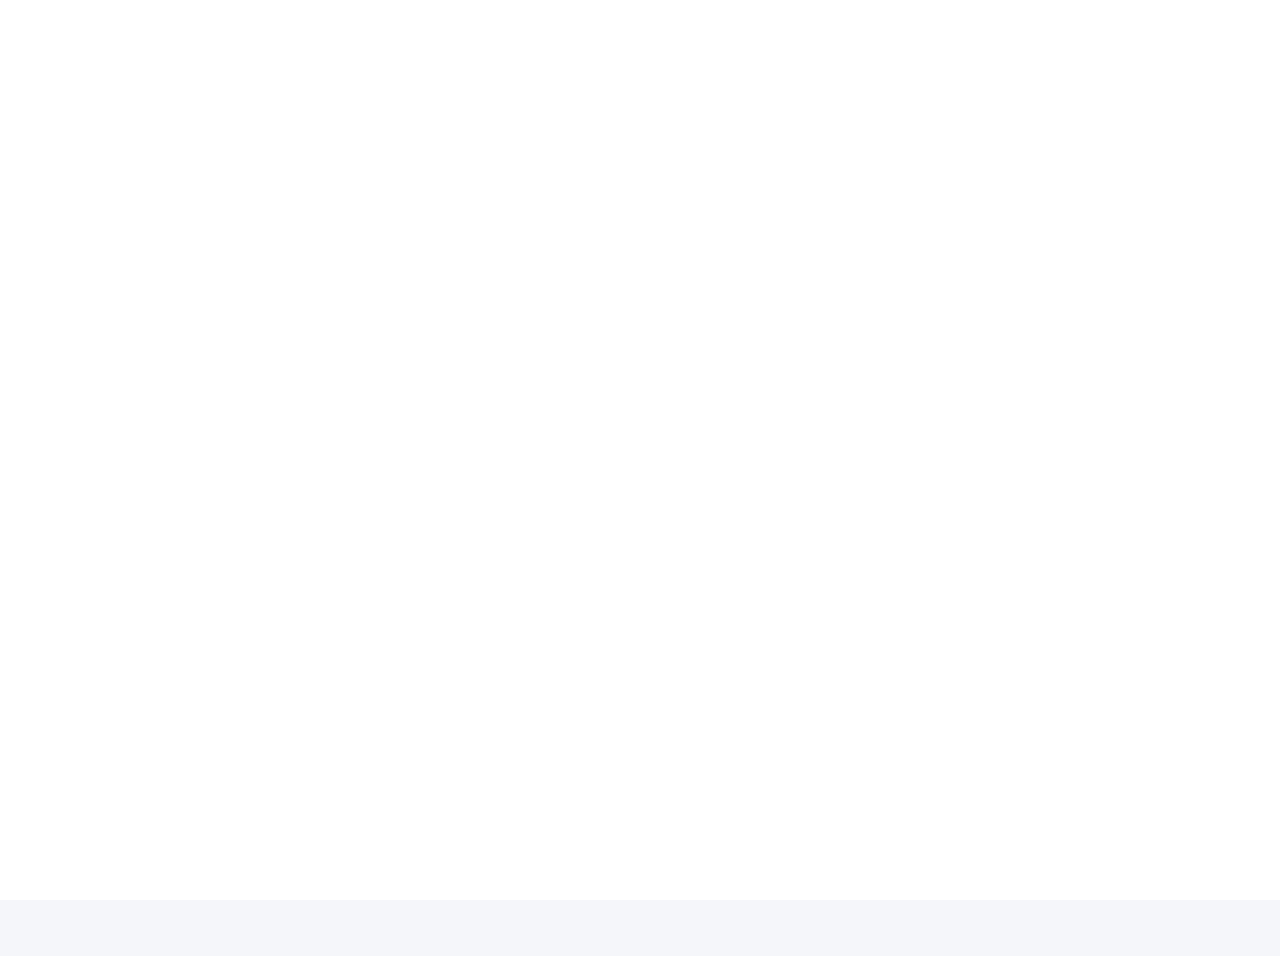
==== calendar-panel.html @ 71993f77 "Add files via upload" ====
<!DOCTYPE html>
<html lang="ru">
<head>
	<meta http-equiv="Content-Type" content="text/html; charset=utf-8" />
	<meta name="format-detection" content="telephone=no">
	<meta name="viewport" content="width=device-width, initial-scale=1, user-scalable=no, maximum-scale=1">
	<title>TaxiGo admin - Calendar Panel</title>
	<link rel="stylesheet" type="text/css" href="css/style.css?ver1.0" />
</head>
<body class="loaded">


<!-- BEGIN BODY -->
<div class="main-wrapper">

	<!-- BEGIN HEADER -->
	<svg aria-hidden="true" style="position: absolute; width: 0; height: 0; overflow: hidden;" version="1.1" xmlns="http://www.w3.org/2000/svg" xmlns:xlink="http://www.w3.org/1999/xlink">
		<defs>
		<symbol id="icon-exchange" viewBox="0 0 32 32">
		<title>exchange</title>
		<path d="M29.358 20.455c0 1.848-1.499 3.339-3.339 3.339h-21.821l4.399-4.399-1.576-1.576-6.302 6.302c-0.432 0.432-0.432 1.143 0 1.576l6.302 6.302 1.576-1.576-4.399-4.399h21.814c3.075-0.007 5.563-2.496 5.57-5.57v-4.455h-2.231v4.455z"></path>
		<path d="M2.621 11.545c0-1.848 1.499-3.339 3.339-3.339h21.814l-4.399 4.399 1.576 1.576 6.302-6.302c0.432-0.432 0.432-1.143 0-1.576l-6.302-6.302-1.576 1.576 4.399 4.399h-21.814c-3.075 0.007-5.563 2.496-5.57 5.57v4.455h2.231v-4.455z"></path>
		</symbol>
		<symbol id="icon-wifi" viewBox="0 0 32 32">
		<title>wifi</title>
		<path d="M31.631 10.215c-4.062-4.062-9.477-6.523-15.631-6.523s-11.692 2.462-15.631 6.523c-0.246 0.246-0.369 0.492-0.369 0.862s0.123 0.615 0.369 0.862l1.723 1.723c0.492 0.492 1.231 0.492 1.723 0 3.077-3.077 7.385-5.046 12.185-5.046s9.108 1.969 12.185 5.046c0.492 0.492 1.231 0.492 1.723 0l1.723-1.723c0.246-0.246 0.369-0.492 0.369-0.862s-0.123-0.738-0.369-0.862z"></path>
		<path d="M16 13.538c-3.446 0-6.4 1.354-8.615 3.569-0.492 0.492-0.492 1.231 0 1.723l1.723 1.723c0.492 0.492 1.231 0.492 1.723 0 1.354-1.354 3.2-2.092 5.169-2.092s3.815 0.862 5.169 2.092c0.492 0.492 1.231 0.492 1.723 0l1.723-1.723c0.492-0.492 0.492-1.231 0-1.723-2.215-2.215-5.169-3.569-8.615-3.569z"></path>
		<path d="M18.462 25.846c0 1.359-1.102 2.462-2.462 2.462s-2.462-1.102-2.462-2.462c0-1.359 1.102-2.462 2.462-2.462s2.462 1.102 2.462 2.462z"></path>
		</symbol>
		<symbol id="icon-water" viewBox="0 0 32 32">
		<title>water</title>
		<path d="M21.773 19.38c0.4-0.4 0.627-0.94 0.627-1.507v-0.273c0-0.433-0.133-0.86-0.387-1.22-0.073-0.1-0.153-0.2-0.24-0.287-0.353-0.36-0.413-0.92-0.133-1.34 0.040-0.060 0.087-0.113 0.133-0.167 0.4-0.4 0.627-0.94 0.627-1.507v-2.413c0.007-2.287-1.22-4.4-3.2-5.54v-0.86c0.293 0 0.533-0.24 0.533-0.533s-0.24-0.533-0.533-0.533v-1.887c0-0.727-0.587-1.313-1.313-1.313h-3.773c-0.727 0-1.313 0.587-1.313 1.313v1.887c-0.293 0-0.533 0.24-0.533 0.533s0.24 0.533 0.533 0.533v0.86c-1.733 1-2.9 2.753-3.147 4.74-0.033 0.267-0.053 0.533-0.053 0.8v2.407c0 0.567 0.227 1.107 0.627 1.507 0.053 0.053 0.1 0.107 0.133 0.167 0.28 0.42 0.22 0.98-0.133 1.34-0.087 0.087-0.167 0.187-0.24 0.287-0.253 0.353-0.387 0.78-0.387 1.22v0.273c0 0.567 0.227 1.107 0.627 1.507 0.053 0.053 0.1 0.107 0.133 0.167 0.28 0.42 0.22 0.98-0.133 1.34-0.087 0.087-0.167 0.187-0.24 0.287-0.253 0.353-0.387 0.78-0.387 1.22v0.273c0 0.567 0.227 1.107 0.627 1.507 0.42 0.413 0.42 1.093 0 1.507 0 0 0 0 0 0-0.4 0.4-0.627 0.94-0.627 1.507v2.467c0 1.287 1.047 2.333 2.333 2.333h8.133c1.287 0 2.333-1.047 2.333-2.333v-2.467c0-0.433-0.133-0.86-0.387-1.22-0.073-0.1-0.153-0.2-0.24-0.287-0.353-0.36-0.413-0.92-0.133-1.34 0.040-0.060 0.087-0.113 0.133-0.167 0.4-0.4 0.627-0.94 0.627-1.507v-0.26c0-0.433-0.133-0.86-0.387-1.22-0.073-0.1-0.153-0.2-0.24-0.287-0.353-0.36-0.413-0.92-0.133-1.34 0.040-0.060 0.087-0.12 0.133-0.173zM13.867 1.313c0-0.14 0.113-0.247 0.247-0.247h3.773c0.14 0 0.247 0.113 0.247 0.247v1.887h-4.267v-1.887zM13.573 5.92c0.18-0.093 0.293-0.273 0.293-0.473v-1.18h4.267v1.18c0 0.2 0.113 0.387 0.293 0.473 1.187 0.607 2.107 1.64 2.567 2.893l-0.673 0.3c-1.393 0.62-2.98 0.62-4.367 0-1.593-0.707-3.4-0.733-5.020-0.080 0.433-1.353 1.38-2.467 2.64-3.113z"></path>
		</symbol>
		<symbol id="icon-suitcase" viewBox="0 0 32 32">
		<title>suitcase</title>
		<path d="M21.28 9.227v-6.88h0.065c0.648 0 1.173-0.525 1.173-1.173s-0.525-1.173-1.173-1.173h-10.69c-0.648 0-1.173 0.525-1.173 1.173s0.525 1.173 1.173 1.173h0.065v6.88c-2.042 0.531-3.55 2.386-3.55 4.594v12.057c0 2.219 1.522 4.081 3.579 4.602v0.399c0 0.618 0.503 1.121 1.121 1.121s1.121-0.503 1.121-1.121v-0.253h6.017v0.253c0 0.618 0.503 1.121 1.121 1.121s1.121-0.503 1.121-1.121v-0.399c2.057-0.521 3.579-2.383 3.579-4.602v-12.057c0-2.208-1.508-4.064-3.55-4.595zM18.933 2.347v6.728h-5.866v-6.728h5.866zM20.25 14.922h-8.5c-0.576 0-1.043-0.467-1.043-1.043s0.467-1.043 1.043-1.043h8.5c0.576 0 1.043 0.467 1.043 1.043s-0.467 1.043-1.043 1.043z"></path>
		</symbol>
		<symbol id="icon-sports-car" viewBox="0 0 32 32">
		<title>sports-car</title>
		<path d="M31.754 11.703c-0.164-0.164-0.409-0.327-0.655-0.327h-3.11c-0.737-2.046-1.8-4.010-2.864-4.747-3.928-2.619-14.322-2.619-18.332 0-1.064 0.737-2.128 2.701-2.864 4.747h-3.11c-0.246 0-0.491 0.082-0.655 0.327-0.164 0.164-0.164 0.409-0.164 0.655l0.491 2.21c0.082 0.409 0.409 0.655 0.818 0.655h0.9c-0.9 1.064-1.309 2.292-1.309 3.601 0 1.637 0.573 3.028 1.719 4.092 0 0 0 0 0 0v3.11c0 0.655 0.573 1.228 1.228 1.228h2.864c0.655 0 1.228-0.573 1.228-1.228v-1.228h16.041v1.228c0 0.655 0.573 1.228 1.228 1.228h2.864c0.655 0 1.228-0.573 1.228-1.228v-3.028c1.146-1.064 1.719-2.537 1.719-4.010 0-1.309-0.409-2.701-1.391-3.765h0.982c0.409 0 0.737-0.246 0.818-0.655l0.491-2.21c0.082-0.246 0-0.491-0.164-0.655zM8.184 8.675c3.11-2.046 12.44-2.046 15.632 0 0.573 0.409 1.391 2.046 2.128 4.010h-19.887c0.737-2.046 1.555-3.601 2.128-4.010zM4.501 19.151c0-1.309 1.064-2.455 2.455-2.455 1.309 0 2.455 1.064 2.455 2.455s-1.064 2.455-2.455 2.455c-1.391 0-2.455-1.146-2.455-2.455zM25.043 21.606c-1.309 0-2.455-1.064-2.455-2.455s1.064-2.455 2.455-2.455c1.309 0 2.455 1.064 2.455 2.455s-1.064 2.455-2.455 2.455z"></path>
		</symbol>
		<symbol id="icon-pin" viewBox="0 0 32 32">
		<title>pin</title>
		<path d="M16 0c-6.39 0-11.589 5.199-11.589 11.589 0 7.93 10.371 19.573 10.813 20.065 0.415 0.462 1.139 0.461 1.553 0 0.442-0.492 10.813-12.134 10.813-20.065-0-6.39-5.199-11.589-11.589-11.589zM16 17.42c-3.215 0-5.831-2.616-5.831-5.831s2.616-5.831 5.831-5.831 5.831 2.616 5.831 5.831-2.616 5.831-5.831 5.831z"></path>
		</symbol>
		<symbol id="icon-information" viewBox="0 0 32 32">
		<title>information</title>
		<path d="M16 0c-8.822 0-16 7.178-16 16s7.178 16 16 16 16-7.178 16-16c0-8.822-7.178-16-16-16zM16 29.091c-7.218 0-13.091-5.872-13.091-13.091s5.872-13.091 13.091-13.091 13.091 5.873 13.091 13.091c0 7.218-5.873 13.091-13.091 13.091z"></path>
		<path d="M16 6.788c-1.069 0-1.939 0.87-1.939 1.94s0.87 1.939 1.939 1.939 1.939-0.87 1.939-1.939c0-1.070-0.87-1.94-1.939-1.94z"></path>
		<path d="M16 13.576c-0.803 0-1.455 0.651-1.455 1.455v8.727c0 0.803 0.651 1.455 1.455 1.455s1.455-0.651 1.455-1.455v-8.727c0-0.803-0.651-1.455-1.455-1.455z"></path>
		</symbol>
		<symbol id="icon-email" viewBox="0 0 32 32">
		<title>email</title>
		<path d="M29.76 28.8c0.8 0 1.44-0.32 1.92-0.64l-9.28-9.28c-0.16 0.16-0.48 0.32-0.64 0.48-0.64 0.48-1.28 0.96-1.76 1.12-0.48 0.32-0.96 0.64-1.76 0.8-0.64 0.32-1.44 0.48-2.080 0.48v0 0c-0.64 0-1.28-0.16-2.080-0.48-0.64-0.32-1.28-0.64-1.76-0.8-0.48-0.32-0.96-0.64-1.76-1.12-0.16-0.16-0.48-0.32-0.64-0.48l-9.28 9.28c0.48 0.48 1.12 0.64 1.92 0.64h27.2z"></path>
		<path d="M1.92 12.96c-0.64-0.48-1.28-0.96-1.76-1.6v14.080l8.16-8.16c-1.76-1.12-3.84-2.56-6.4-4.32z"></path>
		<path d="M30.72 12.96c-2.4 1.6-4.64 3.040-6.24 4.32l8.16 8.16v-14.080c-0.48 0.64-1.12 1.12-1.92 1.6z"></path>
		<path d="M29.76 3.2h-26.88c-0.96 0-1.6 0.32-2.080 0.96s-0.8 1.44-0.8 2.4c0 0.8 0.32 1.6 0.96 2.56s1.44 1.6 2.080 2.080c0.48 0.32 1.6 1.12 3.68 2.56 1.12 0.8 2.080 1.44 2.88 2.080 0.64 0.48 1.28 0.96 1.76 1.28 0 0 0.16 0.16 0.32 0.16 0.16 0.16 0.32 0.16 0.48 0.32 0.32 0.32 0.8 0.48 0.96 0.64 0.32 0.16 0.64 0.32 0.96 0.64 0.32 0.16 0.64 0.32 1.12 0.48 0.32 0.16 0.64 0.16 0.96 0.16v0 0c0.32 0 0.64 0 0.96-0.16s0.64-0.32 1.12-0.48c0.32-0.16 0.64-0.48 0.96-0.64s0.64-0.48 0.96-0.64c0.16-0.16 0.32-0.32 0.48-0.32 0.16-0.16 0.16-0.16 0.32-0.16 0.32-0.32 0.96-0.64 1.76-1.28 1.44-1.12 3.68-2.56 6.72-4.64 0.96-0.64 1.6-1.44 2.24-2.24s0.96-1.76 0.96-2.72c0-0.8-0.32-1.44-0.8-2.080-0.64-0.64-1.28-0.96-2.080-0.96z"></path>
		</symbol>
		<symbol id="icon-clock" viewBox="0 0 32 32">
		<title>clock</title>
		<path d="M16 0c-8.822 0-16 7.178-16 16s7.178 16 16 16 16-7.178 16-16-7.178-16-16-16zM16 28.595c-6.945 0-12.596-5.65-12.596-12.595s5.651-12.595 12.596-12.595 12.596 5.65 12.596 12.595-5.651 12.595-12.596 12.595z"></path>
		<path d="M24.339 15.506h-7.19v-8.646c0-0.728-0.59-1.317-1.317-1.317s-1.317 0.59-1.317 1.317v9.963c0 0.728 0.59 1.317 1.317 1.317h8.508c0.728 0 1.317-0.59 1.317-1.317s-0.59-1.317-1.317-1.317z"></path>
		</symbol>
		<symbol id="icon-babyseat3" viewBox="0 0 32 32">
		<title>babyseat3</title>
		<path d="M30 25.3c-0.050 0.85-0.4 1.6-0.95 2.15-0.6 0.6-1.4 0.95-2.25 0.95h-21.6c-1.75 0-3.15-1.35-3.2-3.1 1 0.75 2.25 1.2 3.6 1.2h20.8c1.35 0 2.6-0.45 3.6-1.2z"></path>
		<path d="M29.85 24.15c-0.9 0.85-2.1 1.35-3.45 1.35h-20.8c-1.35 0-2.55-0.5-3.45-1.35 0.15-0.5 0.45-0.9 0.8-1.25 0.6-0.6 1.4-0.95 2.25-0.95h21.6c1.45 0 2.65 0.95 3.050 2.2z"></path>
		<path d="M31.5 11.9v8.5c0 1.5-0.65 2.8-1.65 3.75-0.9 0.85-2.1 1.35-3.45 1.35h-20.8c-1.35 0-2.55-0.5-3.45-1.35-1-0.95-1.65-2.25-1.65-3.75 0-2.8 2.3-5.1 5.1-5.1h20l-0.1-0.55c0-0.050-0.45-3.5-5.25-3.6h-2.75c-0.85 0-1.5-0.65-1.5-1.5 0-0.8 0.65-1.5 1.5-1.5h6.4c2.15 0.15 7.6 1.15 7.6 3.75z"></path>
		</symbol>
		<symbol id="icon-babyseat2" viewBox="0 0 32 32">
		<title>babyseat2</title>
		<path d="M29.15 5.9l-3.55 9.65-3.75 10.15c-0.4 1.25-1.3 2.3-2.55 2.9-1.2 0.6-2.55 0.7-3.85 0.3l-9.35-3.15c0.2-0.15 0.4-0.3 0.6-0.45 0.1-0.050 0.2-0.1 0.3-0.2 0.2-0.15 0.45-0.25 0.7-0.35 0.050-0.050 0.1-0.050 0.15-0.050 0.2-0.1 0.45-0.2 0.7-0.25 0.1-0.050 0.2-0.050 0.3-0.1s0.2-0.050 0.3-0.1c0.050 0 0.1-0.050 0.15-0.050 0.1 0 0.15-0.050 0.25-0.050 0.65-0.15 1.3-0.3 1.95-0.45 3.35-0.65 6.5-1.3 6.65-7 0.2-7.8 2.5-8.95 5.2-10.3l0.25-0.1c0.9-0.45 2.6-0.6 4.95-0.5 0.25 0.050 0.45 0.1 0.6 0.1z"></path>
		<path d="M29.9 3.7l-0.5 1.55c-0.4-0.050-0.8-0.050-1.2-0.050-0.15 0-0.25 0-0.4 0-0.050 0-0.1 0-0.15 0-1.95-0.050-3.4 0.15-4.3 0.6l-0.25 0.1c-2.75 1.4-5.4 2.7-5.6 10.85-0.1 5.15-2.75 5.7-6.1 6.35-0.15 0.050-0.25 0.050-0.4 0.1-0.2 0.050-0.4 0.1-0.6 0.1-0.2 0.050-0.4 0.1-0.6 0.15-0.4 0.1-0.75 0.2-1.15 0.3-0.1 0.050-0.25 0.1-0.35 0.1-0.050 0-0.1 0.050-0.1 0.050-0.1 0.050-0.2 0.050-0.3 0.1-0.050 0.050-0.15 0.050-0.2 0.1s-0.15 0.050-0.2 0.1c-0.050 0.050-0.1 0.050-0.2 0.1s-0.15 0.050-0.25 0.1c-0.050 0.050-0.1 0.050-0.15 0.1s-0.15 0.050-0.2 0.1c-0.050 0.050-0.15 0.050-0.2 0.1s-0.1 0.050-0.2 0.1c-0.050 0.050-0.1 0.1-0.2 0.1-0.1 0.1-0.25 0.15-0.35 0.25-0.050 0.050-0.1 0.1-0.2 0.15-0.050 0.050-0.1 0.1-0.15 0.15s-0.1 0.1-0.15 0.15v0l-0.55-0.2-0.45-0.15-0.2-0.050-0.8-0.25c-0.5-0.15-0.85-0.4-1.050-0.8-0.55-1.050-0.050-2.65 0-2.9 1.35-2.25 3.6-1.75 6-1.2 1.9 0.45 3.9 0.85 5.3-0.3 1.35-1.15 1.9-3.55 1.75-7.65-0.2-5.35 0.95-7.8 2.55-9.1 0.6-0.45 1.2-0.75 1.85-1 0.050 0 0.1-0.050 0.2-0.050l0.8-0.2c0.1 0 0.15-0.050 0.25-0.050 0.15-0.050 0.25-0.050 0.4-0.1v0c0.15-0.050 0.3-0.050 0.5-0.1 0 0 0 0 0 0 0.2-0.050 0.35-0.050 0.55-0.050 0.1 0 0.2 0 0.3-0.050 0.1 0 0.2 0 0.3-0.050 0.65-0.050 1.3-0.1 2-0.1h0.3c0.8 0 1.65 0.050 2.45 0.15 0.45 0.050 0.9 0.25 1.25 0.5s0.65 0.6 0.85 1.050c0.25 0.3 0.2 0.55 0.1 0.75z"></path>
		<path d="M5.35 26.2v0zM21.85 1.4c0.2-0.050 0.35-0.050 0.55-0.050-0.2 0-0.35 0.050-0.55 0.050zM21.35 1.5c0.15-0.050 0.3-0.050 0.5-0.1-0.2 0.050-0.35 0.050-0.5 0.1zM21.85 1.4c0.2-0.050 0.35-0.050 0.55-0.050-0.2 0-0.35 0.050-0.55 0.050zM21.35 1.5c0.15-0.050 0.3-0.050 0.5-0.1-0.2 0.050-0.35 0.050-0.5 0.1zM21.85 1.4c0.2-0.050 0.35-0.050 0.55-0.050-0.2 0-0.35 0.050-0.55 0.050zM21.35 1.5c0.15-0.050 0.3-0.050 0.5-0.1-0.2 0.050-0.35 0.050-0.5 0.1zM21.35 1.5c0.15-0.050 0.3-0.050 0.5-0.1-0.2 0.050-0.35 0.050-0.5 0.1zM21.85 1.4c0.2-0.050 0.35-0.050 0.55-0.050-0.2 0-0.35 0.050-0.55 0.050zM24.1 0.55c-0.9 0.050-1.75 0.1-2.5 0.25 0.75-0.15 1.6-0.2 2.5-0.25 0 0 0 0 0 0zM21.35 1.5c0.15-0.050 0.3-0.050 0.5-0.1-0.2 0.050-0.35 0.050-0.5 0.1zM21.85 1.4c0.2-0.050 0.35-0.050 0.55-0.050-0.2 0-0.35 0.050-0.55 0.050zM21.35 1.5c0.15-0.050 0.3-0.050 0.5-0.1-0.2 0.050-0.35 0.050-0.5 0.1zM21.85 1.4c0.2-0.050 0.35-0.050 0.55-0.050-0.2 0-0.35 0.050-0.55 0.050zM21.35 1.5c0.15-0.050 0.3-0.050 0.5-0.1-0.2 0.050-0.35 0.050-0.5 0.1zM21.85 1.4c0.2-0.050 0.35-0.050 0.55-0.050-0.2 0-0.35 0.050-0.55 0.050z"></path>
		<path d="M5.35 26.2v0 0z"></path>
		<path d="M5.050 26.1l0.3 0.1z"></path>
		<path d="M24.1 0.55c-0.9 0.050-1.75 0.1-2.55 0.25-0.15 0.050-0.35 0.050-0.5 0.1-0.050 0-0.050 0-0.1 0s-0.15 0.050-0.2 0.050c-0.1 0-0.15 0.050-0.25 0.050s-0.15 0.050-0.25 0.050c-0.050 0-0.15 0.050-0.2 0.050s-0.1 0.050-0.2 0.050c-0.1 0-0.15 0.050-0.25 0.1-0.050 0-0.1 0.050-0.15 0.050s-0.1 0.050-0.15 0.050c-0.050 0-0.1 0.050-0.15 0.050s-0.1 0.050-0.15 0.050-0.15 0.050-0.25 0.1c0.15-0.050 0.2-0.1 0.25-0.15 0.75-0.85 1.75-1.35 2.85-1.4 0.1 0 0.2 0 0.3 0 0.7 0 1.4 0.2 1.95 0.55 0 0 0 0 0 0z"></path>
		<path d="M17.85 2.9l0.25-0.15c0.35-0.25 0.7-0.45 1.15-0.65 0.15-0.050 0.3-0.15 0.5-0.2-0.65 0.25-1.3 0.55-1.9 1z"></path>
		<path d="M24.95 19.25v9.65c0 1.75-1.4 3.15-3.15 3.15h-13.65c-1.75 0-3.15-1.4-3.15-3.15v-2.75l10.2 3.4c1.45 0.5 2.95 0.35 4.35-0.3 1.35-0.7 2.35-1.85 2.85-3.25l2.55-6.75z"></path>
		<path d="M5.35 26.2v0 0 0zM5.35 26.2v0 0 0zM5.35 26.2v0zM5.35 26.2v0 0 0zM5.35 26.2v0 0 0zM5.35 26.2v0 0 0z"></path>
		</symbol>
		<symbol id="icon-babyseat" viewBox="0 0 32 32">
		<title>babyseat</title>
		<path  d="M1.55 19.85c0.95 5.2 3.3 9.15 8.7 9.15h11.25c5.45 0 7.75-3.95 8.75-9.15h-28.7z"></path>
		<path  d="M26.25 7.9c-1.55 1.4-3 2.95-4.4 4.5-0.9 1-1.75 2-2.6 3.050-0.1-0.1-0.25-0.15-0.35-0.25 0.5-1.1 1-2.2 1.45-3.3 0.75-1.8 1.45-3.65 2-5.55 0.55-0.45 1.3-0.65 2.1-0.45 0.85 0.2 1.65 1.1 1.8 2z"></path>
		<path  d="M29.25 10.95c-2 0.85-3.95 1.85-5.85 2.9-1.25 0.7-2.45 1.4-3.65 2.15-0.1-0.1-0.15-0.2-0.25-0.3 0.95-0.95 1.85-1.9 2.75-2.9 1.4-1.55 2.75-3.15 4-4.85 1.7-0.4 3.4 1.3 3 3z"></path>
		<path  d="M17.1 19.45h-15.55c0 0 0-0.050 0-0.050-2.2-0.45-2.050-4.1 0.5-4.1h12.8c0.050 0.050 0.1 0.15 0.15 0.2 0 0.050 0.050 0.050 0.050 0.1l0.050 0.1c0.050 0.1 0.1 0.15 0.2 0.25l0.050 0.1c0.050 0.050 0.1 0.1 0.15 0.15l0.15 0.2c-0.2 0.45-0.2 0.95-0.1 1.45 0.050 0.1 0.050 0.2 0.1 0.25 0 0.050 0.050 0.050 0.050 0.1s0.050 0.050 0.050 0.1c0 0.050 0.050 0.050 0.050 0.1s0.050 0.050 0.050 0.1c0 0.050 0.050 0.050 0.050 0.1s0.050 0.050 0.050 0.1c0.15 0.15 0.3 0.3 0.45 0.45 0.050 0.050 0.050 0.050 0.1 0.050 0 0 0 0 0 0 0.050 0 0.050 0.050 0.1 0.050 0 0 0 0 0 0 0.050 0 0.050 0.050 0.1 0.050 0 0 0.050 0 0.050 0 0.050 0 0.050 0.050 0.1 0.050 0.2 0.050 0.25 0.1 0.25 0.1z"></path>
		<path  d="M22.3 6.3c-0.95 1.75-1.75 3.55-2.5 5.35-0.45 1.1-0.9 2.25-1.3 3.35 0 0 0 0 0 0-0.5-0.15-1-0.15-1.5 0l-0.1-0.1c0.15-0.2 0.3-0.4 0.4-0.65 0.15-0.3 0.25-0.65 0.3-1.050 0-1.9 0-3.8 0-5.7 0-2.4 2.8-3 4.15-1.8 0.25 0.2 0.45 0.4 0.55 0.6z"></path>
		<path  d="M30.3 19.45h-11.8c0.050 0 0.1-0.050 0.15-0.050s0.1-0.050 0.1-0.050c0.050 0 0.1-0.050 0.1-0.050s0 0 0 0c0.050 0 0.1-0.050 0.1-0.050l0.2-0.15c0.050-0.050 0.050-0.050 0.1-0.1s0.050-0.050 0.1-0.1 0.1-0.1 0.15-0.15c0-0.050 0.050-0.050 0.050-0.1 0.050-0.050 0.1-0.1 0.15-0.2 0-0.050 0.050-0.050 0.050-0.1 0.15-0.3 0.25-0.65 0.3-1 0-0.050 0-0.1 0-0.1 0-0.050 0-0.15 0-0.2v0c1.45-0.2 2.85-0.4 4.25-0.65 2.15-0.4 4.3-0.85 6.45-1.45 1.8 0.95 1.6 3.95-0.45 4.5z"></path>
		<path  d="M30.85 14.9c-2.2 0.15-4.4 0.5-6.55 0.9-1.4 0.25-2.8 0.55-4.2 0.85-0.050-0.15-0.1-0.25-0.15-0.4 1.25-0.6 2.5-1.25 3.75-1.95 1.9-1.050 3.8-2.15 5.6-3.4 0.35 0.050 0.65 0.2 0.95 0.4 0.5 0.35 0.95 0.9 1.1 1.45 0.15 0.85-0.050 1.6-0.5 2.15z"></path>
		<path  d="M19.7 16.95c0-0.050 0-0.1-0.050-0.2 0-0.1-0.050-0.2-0.1-0.3s-0.1-0.2-0.15-0.25c-0.050-0.1-0.15-0.15-0.2-0.25-0.050-0.050-0.15-0.15-0.25-0.2s-0.2-0.15-0.3-0.2c0 0-0.050-0.050-0.15-0.050-0.050 0-0.050-0.050-0.1-0.050-0.45-0.15-0.85-0.15-1.3 0.050l-0.2 0.1-0.45-0.6c-0.050-0.1-0.15-0.2-0.2-0.25l-0.050-0.050c-0.15-0.2-0.3-0.4-0.4-0.55-0.4-0.55-0.75-1.2-1.050-1.9s-0.5-1.4-0.65-2.050c-0.2-1.4-0.1-2.85 0.4-4.2 0.25-0.65 0.5-1.2 0.8-1.7 0.050-0.1 0.1-0.25 0.15-0.35 0.050-0.2 0.1-0.35 0.15-0.55 0.050-0.1 0-0.25-0.1-0.3-0.050-0.1-0.1-0.1-0.15-0.1s-0.1 0-0.15 0.050c-0.15 0.1-0.3 0.25-0.5 0.35-0.1 0.1-0.2 0.2-0.3 0.35-0.4 0.65-0.7 1.3-0.9 1.9-0.55 1.5-0.7 3.15-0.4 4.7 0.15 0.75 0.35 1.5 0.7 2.25 0.3 0.7 0.7 1.4 1.15 2.050 0.1 0.15 0.2 0.3 0.3 0.45 0.050 0.050 0.1 0.1 0.15 0.2l0.050 0.1c0.050 0.1 0.1 0.15 0.2 0.25l0.050 0.050c0.050 0.050 0.1 0.1 0.15 0.15l0.35 0.4-0.1 0.25c-0.15 0.4-0.2 0.85-0.1 1.25 0.2 0.7 0.75 1.25 1.45 1.35 0.6 0.1 1.2-0.050 1.65-0.5 0.35-0.35 0.55-0.85 0.55-1.35 0-0.050 0-0.15 0-0.2 0.050-0.050 0.050-0.050 0.050-0.1zM18.8 17.25c0 0.55-0.45 1-1 1s-1-0.45-1-1 0.45-1 1-1 1 0.45 1 1z"></path>
		<path  d="M18.55 19.45c0.050 0 0.1-0.050 0.1-0.050-0.050 0-0.1 0.050-0.1 0.050v0z"></path>
		<path  d="M18.7 19.4c0.050 0 0.050 0 0.1-0.050-0.050 0-0.1 0.050-0.1 0.050-0.050 0 0 0 0 0z"></path>
		<path  d="M20.1 17v0c0 0.050 0 0.15 0 0.2 0.050-0.050 0.050-0.1 0-0.2z"></path>
		</symbol>
		<symbol id="icon-user" viewBox="0 0 32 32">
		<title>user</title>
		<path d="M16 16c2.209 0 4.094-0.782 5.657-2.344s2.344-3.448 2.344-5.656c0-2.208-0.781-4.094-2.344-5.656s-3.448-2.343-5.657-2.343-4.094 0.781-5.656 2.343c-1.563 1.563-2.344 3.448-2.344 5.656s0.781 4.094 2.344 5.656c1.563 1.562 3.448 2.344 5.656 2.344z"></path>
		<path d="M30.594 24.448c-0.049-0.701-0.146-1.458-0.292-2.271s-0.33-1.566-0.552-2.261c-0.222-0.694-0.521-1.371-0.896-2.031s-0.805-1.222-1.292-1.688c-0.486-0.465-1.080-0.837-1.781-1.114s-1.476-0.417-2.323-0.417c-0.125 0-0.417 0.149-0.875 0.448s-0.975 0.632-1.552 1c-0.576 0.368-1.327 0.701-2.25 0.999s-1.851 0.448-2.782 0.448c-0.931 0-1.858-0.149-2.781-0.448s-1.674-0.632-2.25-0.999c-0.576-0.368-1.094-0.702-1.552-1s-0.75-0.448-0.875-0.448c-0.847 0-1.622 0.139-2.323 0.417s-1.295 0.649-1.781 1.114c-0.486 0.465-0.917 1.028-1.292 1.688s-0.673 1.337-0.896 2.031c-0.222 0.695-0.406 1.448-0.552 2.261s-0.243 1.569-0.292 2.271c-0.049 0.702-0.073 1.42-0.073 2.157 0 1.666 0.507 2.983 1.521 3.948s2.361 1.447 4.042 1.447h18.209c1.68 0 3.028-0.482 4.042-1.447s1.521-2.281 1.521-3.948c-0-0.736-0.024-1.455-0.074-2.157z"></path>
		</symbol>
	    <symbol id="icon-upload" viewBox="0 0 32 32">
		<title>upload</title>
		<path d="M26.025 8.936c-0.342-2.033-1.349-3.889-2.889-5.297-1.711-1.566-3.935-2.428-6.251-2.428-1.79 0-3.534 0.513-5.027 1.481-1.244 0.803-2.277 1.889-3.007 3.165-0.316-0.059-0.645-0.092-0.974-0.092-2.797 0-5.073 2.277-5.073 5.073 0 0.362 0.039 0.711 0.105 1.053-1.81 1.316-2.909 3.435-2.909 5.692 0 1.823 0.678 3.593 1.915 4.994 1.27 1.434 2.948 2.283 4.738 2.382 0.020 0 0.033 0 0.053 0h5.659c0.494 0 0.888-0.395 0.888-0.888s-0.395-0.888-0.888-0.888h-5.633c-2.691-0.165-4.955-2.724-4.955-5.606 0-1.862 1-3.599 2.612-4.54 0.375-0.217 0.533-0.671 0.388-1.079-0.132-0.355-0.197-0.73-0.197-1.132 0-1.816 1.481-3.297 3.297-3.297 0.388 0 0.77 0.066 1.125 0.197 0.434 0.158 0.915-0.039 1.112-0.454 1.231-2.612 3.889-4.297 6.778-4.297 3.882 0 7.087 2.909 7.455 6.765 0.039 0.401 0.342 0.724 0.737 0.79 2.928 0.5 5.139 3.205 5.139 6.291 0 3.27-2.573 6.113-5.745 6.357h-4.85c-0.494 0-0.888 0.395-0.888 0.888s0.395 0.888 0.888 0.888h4.883c0.020 0 0.039 0 0.066 0 2.007-0.145 3.882-1.066 5.277-2.606 1.388-1.527 2.145-3.488 2.145-5.527-0.007-3.692-2.527-6.975-5.975-7.883z"></path>
		<path d="M21.333 18.425c0.349-0.349 0.349-0.908 0-1.257l-4.705-4.705c-0.165-0.165-0.395-0.263-0.625-0.263s-0.461 0.092-0.625 0.263l-4.705 4.705c-0.349 0.349-0.349 0.908 0 1.257 0.171 0.171 0.401 0.263 0.625 0.263s0.454-0.086 0.625-0.263l3.191-3.191v14.668c0 0.494 0.395 0.888 0.888 0.888s0.888-0.395 0.888-0.888v-14.668l3.191 3.191c0.342 0.349 0.901 0.349 1.25 0z"></path>
		</symbol>
	    <symbol id="icon-picture" viewBox="0 0 32 32">
		<title>picture</title>
		<path d="M0 28.626c0 1.863 1.517 3.374 3.374 3.374h25.252c1.863 0 3.374-1.517 3.374-3.374v-25.252c0-1.863-1.517-3.374-3.374-3.374h-25.252c-1.863 0-3.374 1.517-3.374 3.374 0 0 0 25.252 0 25.252zM28.626 30.398h-25.252c-0.974 0-1.772-0.798-1.772-1.772v-4.217l6.068-6.068 5.185 5.185c0.314 0.314 0.817 0.314 1.131 0l9.363-9.363 7.049 7.049v7.415c0 0.974-0.798 1.772-1.772 1.772zM3.374 1.602h25.252c0.974 0 1.772 0.798 1.772 1.772v15.568l-6.486-6.48c-0.314-0.314-0.817-0.314-1.131 0l-9.363 9.363-5.185-5.185c-0.314-0.314-0.817-0.314-1.131 0l-5.499 5.499v-18.766c0-0.974 0.798-1.772 1.772-1.772z"></path>
		<path d="M9.919 12.822c2.249 0 4.074-1.831 4.074-4.074s-1.831-4.074-4.074-4.074-4.074 1.831-4.074 4.074 1.824 4.074 4.074 4.074zM9.919 6.277c1.367 0 2.472 1.112 2.472 2.472s-1.112 2.472-2.472 2.472-2.472-1.112-2.472-2.472 1.105-2.472 2.472-2.472z"></path>
		</symbol>
	    <symbol id="icon-pdf-file" viewBox="0 0 32 32">
		<title>pdf-file</title>
		<path  d="M13.495 12.575c0.204 1.84 0.307 5.214-1.125 7.974-0.102 0.204-0.204 0.409-0.307 0.613-2.351 0.716-4.907 2.147-5.316 3.68-0.204 0.613 0 1.227 0.409 1.636 0.409 0.511 1.022 0.716 1.636 0.716 1.431 0 2.965-1.431 4.703-4.294 0.613-0.102 4.089-0.613 4.805-0.613 2.045 2.045 3.68 3.067 5.010 3.067 0.818 0 1.534-0.409 1.942-1.125 0.307-0.511 0.307-1.125 0-1.636-0.818-1.534-4.089-2.147-6.032-2.249-0.204-0.204-0.307-0.409-0.511-0.613-2.045-2.249-2.863-5.623-3.067-7.361 0-0.409-0.102-0.716-0.102-1.022-0.102-0.92-0.716-1.022-1.022-1.022s-0.613 0.102-0.716 0.307c-0.307 0.307-0.307 0.716-0.204 1.022-0.204 0.307-0.204 0.613-0.102 0.92zM8.792 25.15c0.204-0.204 0.613-0.511 1.125-0.818-0.511 0.511-0.92 0.716-1.125 0.818zM23.003 23.412c-0.204 0-0.511-0.102-1.022-0.409 0.511 0.102 0.818 0.204 1.022 0.409zM15.233 18.3c0.409 0.716 0.818 1.431 1.227 2.045-0.204 0-1.84 0.204-1.942 0.204 0.307-0.613 0.511-1.431 0.716-2.249z"></path>
		<path  d="M11.348 0l-8.281 8.69v23.208h25.866v-31.898h-17.585zM10.633 3.68v3.885h-3.681l3.681-3.885zM26.888 29.955h-21.879v-20.447h7.566v-7.463h14.313v27.911z"></path>
		</symbol>
	    <symbol id="icon-email" viewBox="0 0 32 32">
		<title>email</title>
		<path  d="M30 4h-28c-1.105 0-2 0.895-2 2v20c0 1.105 0.895 2 2 2h28c1.105 0 2-0.895 2-2v-20c0-1.105-0.895-2-2-2zM2 11.691l7.678 5.217-7.678 7.678v-12.895zM3.414 26l7.947-7.947 4.645 3.158 4.618-3.178 7.967 7.967h-25.178zM30 24.586l-7.711-7.711 7.711-5.296v13.007zM30 9.237l-0.039-0.059-13.961 9.612-14-9.513v-3.276h28v3.237z"></path>
		</symbol>
	    <symbol id="icon-aeroplane" viewBox="0 0 32 32">
		<title>aeroplane</title>
		<path d="M23.265 30.816c0.091 0.156 0.215 0.247 0.371 0.273 0.156 0.033 0.293-0.013 0.416-0.137l1.659-1.659c0.306-0.306 0.416-0.689 0.319-1.151l-3.493-13.704c-0.124-0.429-0.013-0.813 0.319-1.151l5.75-5.75c0.306-0.306 0.533-0.657 0.689-1.060 0.52-1.197 0.52-2.146 0-2.849-0.059-0.124-0.137-0.228-0.228-0.319s-0.215-0.182-0.371-0.273c-0.033-0.033-0.078-0.059-0.137-0.091s-0.137-0.059-0.228-0.091c-0.273-0.156-0.611-0.215-1.015-0.182-0.397 0.033-0.735 0.091-1.015 0.182l-0.462 0.182c-0.371 0.182-0.702 0.429-1.015 0.735l-5.75 5.75c-0.338 0.338-0.722 0.442-1.151 0.319l-13.698-3.486c-0.462-0.091-0.846 0.013-1.151 0.319l-1.659 1.659c-0.124 0.124-0.169 0.26-0.137 0.416s0.124 0.273 0.273 0.371l11.265 5.75c0.182 0.059 0.286 0.176 0.299 0.345s-0.039 0.312-0.163 0.436l-4.462 4.462c-0.338 0.338-0.722 0.475-1.151 0.416l-1.977-0.319c-0.429-0.059-0.813 0.078-1.151 0.416l-1.106 1.106c-0.124 0.124-0.169 0.26-0.137 0.416s0.124 0.273 0.273 0.371l3.681 2.023c0.397 0.215 0.702 0.52 0.917 0.917l2.023 3.681c0.091 0.156 0.215 0.247 0.371 0.273 0.156 0.033 0.293-0.013 0.416-0.137l1.106-1.106c0.338-0.338 0.475-0.722 0.416-1.151l-0.319-1.977c-0.059-0.429 0.078-0.813 0.416-1.151l4.462-4.462c0.156-0.156 0.306-0.215 0.462-0.182s0.26 0.137 0.319 0.319l5.75 11.252z"></path>
		</symbol>
	    <symbol id="icon-arrow-left" viewBox="0 0 22 32">
	    <title>arrow-left</title>
	    <path d="M21.146 0.896c0.695 0.575 1.134 1.438 1.134 2.403s-0.439 1.828-1.129 2.399l-0.005 0.004-11.587 10.182 11.667 10.25c0.695 0.575 1.134 1.438 1.134 2.403s-0.439 1.828-1.129 2.399l-0.005 0.004c-0.734 0.619-1.69 0.995-2.734 0.995s-2-0.376-2.741-1l0.006 0.005-13.232-11.626c-0.554-0.175-1.033-0.449-1.438-0.804l0.005 0.004c-0.691-0.578-1.128-1.44-1.128-2.404 0-0.284 0.038-0.559 0.109-0.821l-0.005 0.022c0.099-0.726 0.47-1.434 1.104-1.99 0.346-0.304 0.742-0.541 1.165-0.704l13.341-11.718c0.734-0.619 1.691-0.996 2.736-0.996s2.002 0.377 2.742 1.001l-0.006-0.005z"></path>
	    </symbol>
	    <symbol id="icon-arrow-right" viewBox="0 0 22 32">
	    <title>arrow-right</title>
	    <path d="M6.72 0.896l13.344 11.722c0.422 0.163 0.816 0.4 1.165 0.704 0.634 0.557 1.002 1.261 1.104 1.99 0.066 0.24 0.105 0.517 0.105 0.802 0 0.965-0.437 1.827-1.124 2.401l-0.005 0.004c-0.401 0.35-0.88 0.623-1.406 0.789l-0.028 0.008-13.232 11.626c-0.734 0.619-1.691 0.996-2.736 0.996s-2.002-0.377-2.742-1.001l0.006 0.005c-0.695-0.575-1.134-1.438-1.134-2.403s0.439-1.828 1.129-2.399l0.005-0.004 11.67-10.25-11.587-10.182c-0.694-0.575-1.132-1.437-1.132-2.402s0.438-1.826 1.127-2.397l0.005-0.004c0.734-0.619 1.69-0.995 2.734-0.995s2 0.376 2.741 1l-0.006-0.005z"></path>
	    </symbol>
	    <symbol id="icon-check" viewBox="0 0 45 32">
	    <title>check</title>
	    <path d="M4.656 11.424l11.958 11.776 23.536-23.178 4.64 4.566-27.837 27.411-0.358-0.352-0.339 0.333-16.237-15.987z"></path>
	    </symbol>
	    <symbol id="icon-exit" viewBox="0 0 32 32">
	    <title>exit</title>
	    <path d="M25 20v-4h-10v-4h10v-4l6 6-6 6zM23 18v8h-10v6l-12-6v-26h22v10h-2v-8h-16l8 4v18h8v-6h2z"></path>
	    </symbol>
	    <symbol id="icon-map" viewBox="0 0 32 32">
	    <title>map</title>
	    <path d="M31.111 0c-0.098 0-0.187 0.009-0.276 0.044l-9.502 3.689-10.667-3.733-10.018 3.378c-0.373 0.124-0.649 0.445-0.649 0.853v26.88c0 0.489 0.4 0.889 0.889 0.889 0.098 0 0.187-0.009 0.276-0.044l9.502-3.689 10.667 3.733 10.027-3.369c0.373-0.133 0.64-0.453 0.64-0.862v-26.88c0-0.489-0.4-0.889-0.889-0.889zM21.333 28.444l-10.667-3.742v-21.147l10.667 3.742v21.147z"></path>
	    </symbol>
	    <symbol id="icon-price" viewBox="0 0 32 32">
	    <title>price</title>
	    <path d="M31.056 15.328l-14.392-14.392c-0.584-0.576-1.384-0.936-2.264-0.936h-11.2c-1.768 0-3.2 1.432-3.2 3.2v11.2c0 0.888 0.36 1.688 0.944 2.264l14.4 14.4c0.576 0.576 1.376 0.936 2.256 0.936s1.688-0.36 2.264-0.936l11.2-11.2c0.576-0.584 0.936-1.384 0.936-2.264 0-0.888-0.36-1.688-0.944-2.272zM5.6 8c-1.328 0-2.4-1.072-2.4-2.4s1.072-2.4 2.4-2.4 2.4 1.072 2.4 2.4-1.072 2.4-2.4 2.4z"></path>
	    </symbol>
	    <symbol id="icon-settings" viewBox="0 0 32 32">
	    <title>settings</title>
	    <path d="M31.899 14.223c-0.051-0.45-0.575-0.788-1.029-0.788-1.466 0-2.767-0.861-3.313-2.192-0.557-1.364-0.198-2.954 0.895-3.957 0.344-0.314 0.386-0.841 0.097-1.206-0.75-0.953-1.603-1.814-2.535-2.56-0.365-0.293-0.9-0.252-1.216 0.098-0.954 1.056-2.667 1.449-3.991 0.896-1.378-0.579-2.246-1.975-2.161-3.474 0.028-0.471-0.316-0.88-0.785-0.935-1.195-0.138-2.401-0.143-3.6-0.010-0.464 0.051-0.808 0.451-0.792 0.915 0.052 1.484-0.827 2.855-2.191 3.414-1.308 0.534-3.009 0.145-3.961-0.902-0.315-0.345-0.841-0.387-1.207-0.102-0.959 0.752-1.831 1.614-2.588 2.559-0.295 0.367-0.252 0.9 0.095 1.216 1.114 1.008 1.473 2.613 0.895 3.992-0.552 1.315-1.918 2.163-3.481 2.163-0.507-0.016-0.869 0.324-0.924 0.785-0.141 1.202-0.142 2.427-0.007 3.639 0.050 0.452 0.591 0.787 1.049 0.787 1.393-0.036 2.731 0.827 3.292 2.193 0.559 1.364 0.2 2.953-0.895 3.956-0.342 0.314-0.386 0.84-0.097 1.206 0.743 0.947 1.597 1.809 2.531 2.561 0.367 0.295 0.9 0.254 1.218-0.096 0.957-1.059 2.67-1.451 3.989-0.897 1.381 0.578 2.25 1.973 2.165 3.473-0.028 0.471 0.318 0.881 0.785 0.935 0.611 0.071 1.226 0.107 1.843 0.107 0.585 0 1.171-0.032 1.756-0.097 0.464-0.051 0.808-0.451 0.792-0.916-0.054-1.483 0.827-2.854 2.189-3.412 1.317-0.538 3.011-0.144 3.963 0.902 0.316 0.344 0.839 0.386 1.208 0.101 0.957-0.751 1.828-1.611 2.588-2.559 0.295-0.367 0.254-0.9-0.096-1.216-1.114-1.008-1.475-2.613-0.896-3.991 0.544-1.298 1.859-2.169 3.273-2.169l0.198 0.005c0.459 0.037 0.881-0.316 0.936-0.784 0.141-1.203 0.143-2.427 0.007-3.639zM16.025 21.371c-2.943 0-5.337-2.394-5.337-5.337s2.394-5.337 5.337-5.337c2.943 0 5.337 2.394 5.337 5.337s-2.394 5.337-5.337 5.337z"></path>
	    </symbol>
	    <symbol id="icon-web-page" viewBox="0 0 32 32">
	    <title>web-page</title>
	    <path d="M30.074 1.469h-28.149c-1.061 0-1.926 0.857-1.926 1.917v25.22c0 1.061 0.865 1.926 1.926 1.926h28.157c1.061 0 1.926-0.865 1.926-1.926v-25.22c-0.008-1.061-0.873-1.917-1.934-1.917zM24.282 4.691c0-0.392 0.318-0.71 0.71-0.71h0.71c0.392 0 0.71 0.318 0.71 0.71v0.808c0 0.392-0.318 0.71-0.71 0.71h-0.71c-0.392 0-0.71-0.318-0.71-0.71v-0.808zM20.977 4.691c0-0.392 0.318-0.71 0.71-0.71h0.71c0.392 0 0.71 0.318 0.71 0.71v0.808c0 0.392-0.318 0.71-0.71 0.71h-0.71c-0.392 0-0.71-0.318-0.71-0.71v-0.808zM29.691 28.23h-27.382v-19.892h27.382v19.892zM29.707 5.499c0 0.392-0.318 0.71-0.71 0.71h-0.71c-0.392 0-0.71-0.318-0.71-0.71v-0.808c0-0.392 0.318-0.71 0.71-0.71h0.71c0.392 0 0.71 0.318 0.71 0.71v0.808z"></path>
	    </symbol>
	    <symbol id="icon-search" viewBox="0 0 32 32">
	    <title>search</title>
	    <path d="M31.217 27.435l-6.952-6.952c-0.037-0.037-0.080-0.063-0.119-0.097 1.368-2.075 2.166-4.559 2.166-7.23 0-7.266-5.89-13.156-13.156-13.156s-13.156 5.89-13.156 13.156c0 7.266 5.89 13.156 13.156 13.156 2.671 0 5.155-0.798 7.23-2.166 0.034 0.038 0.060 0.082 0.097 0.119l6.952 6.952c1.044 1.044 2.737 1.044 3.782 0s1.044-2.737 0-3.782zM13.156 21.751c-4.747 0-8.595-3.848-8.595-8.595s3.848-8.595 8.595-8.595c4.747 0 8.595 3.848 8.595 8.595s-3.848 8.595-8.595 8.595z"></path>
	    </symbol>
	    <symbol id="icon-taxi" viewBox="0 0 32 32">
	    <title>taxi</title>
	    <path d="M28.302 5.351c-0.364-1.049-1.36-1.796-2.524-1.796h-4.444v-3.555h-10.667v3.556h-4.444c-1.164 0-2.16 0.747-2.524 1.796l-3.698 10.649v14.222c0 0.978 0.8 1.778 1.778 1.778h1.778c0.987 0 1.778-0.8 1.778-1.778v-1.778h21.333v1.778c0 0.978 0.8 1.778 1.778 1.778h1.778c0.987 0 1.778-0.8 1.778-1.778v-14.222l-3.698-10.649zM6.222 23.111c-1.476 0-2.667-1.191-2.667-2.667s1.191-2.667 2.667-2.667 2.667 1.191 2.667 2.667-1.191 2.667-2.667 2.667zM25.778 23.111c-1.476 0-2.667-1.191-2.667-2.667s1.191-2.667 2.667-2.667 2.667 1.191 2.667 2.667-1.191 2.667-2.667 2.667zM3.556 14.222l2.667-8h19.556l2.667 8h-24.889z"></path>
	    </symbol>
	    <symbol id="icon-tick-inside-circle" viewBox="0 0 32 32">
	    <title>tick-inside-circle</title>
	    <path d="M9.44 12.96l-2.24 2.24 7.2 7.2 16-16-2.24-2.24-13.76 13.76-4.96-4.96zM28.8 16c0 7.040-5.76 12.8-12.8 12.8s-12.8-5.76-12.8-12.8 5.76-12.8 12.8-12.8c1.28 0 2.4 0.16 3.52 0.48l2.56-2.56c-1.92-0.64-4-1.12-6.080-1.12-8.8 0-16 7.2-16 16s7.2 16 16 16 16-7.2 16-16h-3.2z"></path>
	    </symbol>
	    <symbol id="icon-calendar" viewBox="0 0 32 32">
	    <title>calendar</title>
	    <path d="M23.852 6.754c1.226 0 2.22-0.987 2.22-2.215v-2.319c0-1.23-0.992-2.22-2.22-2.22s-2.219 0.989-2.219 2.22v2.32c0.001 1.227 0.992 2.214 2.219 2.214z"></path>
	    <path d="M31.737 3.839h-4.468v1.129c0 1.863-1.513 3.38-3.379 3.38-1.868 0-3.378-1.518-3.378-3.38v-1.129h-9.016v1.129c0 1.863-1.515 3.38-3.38 3.38s-3.379-1.516-3.379-3.38v-1.129l-4.509-0.056v28.217l31.543-0.007-0.034-28.154zM29.518 29.753h-27.034v-18.026h27.036v18.026h-0.002z"></path>
	    <path d="M8.081 6.754c1.226 0 2.221-0.987 2.221-2.215v-2.319c0-1.231-0.994-2.22-2.221-2.22s-2.217 0.989-2.217 2.22v2.32c0 1.227 0.99 2.214 2.217 2.214z"></path>
	    <path d="M11.503 14.146h3.55v3.134h-3.55v-3.134z"></path>
	    <path d="M17.243 14.146h3.554v3.134h-3.554v-3.134z"></path>
	    <path d="M22.567 14.146h3.55v3.134h-3.55v-3.134z"></path>
	    <path d="M11.503 19.35h3.55v3.132h-3.55v-3.132z"></path>
	    <path d="M17.243 19.35h3.554v3.132h-3.554v-3.132z"></path>
	    <path d="M22.567 19.35h3.55v3.132h-3.55v-3.132z"></path>
	    <path d="M11.503 24.657h3.55v3.132h-3.55v-3.132z"></path>
	    <path d="M5.864 19.35h3.548v3.132h-3.548v-3.132z"></path>
	    <path d="M5.864 24.657h3.548v3.132h-3.548v-3.132z"></path>
	    <path d="M17.243 24.657h3.554v3.132h-3.554v-3.132z"></path>
	    <path d="M22.567 24.657h3.55v3.132h-3.55v-3.132z"></path>
	    </symbol>
	    </defs>
	</svg>
	
	<header class="header">
		<div class="header-mobile">
			<button class="navbar-toggle">
					
	            <span class="bar bar1"></span>
	            <span class="bar bar2"></span>
	            <span class="bar bar3"></span>
	            <span class="bar bar4"></span>
	            <span class="bar bar5"></span>
	           
			</button>
			<div class="logo">
				<a href="#"><img src="img/logo.png" alt=""></a>
				<span class="logo__slogan">admin</span>
			</div>
			<div class="auth auth-toggle">
				<div class="auth__img">
					<img src="img/user-m.png" alt="">
				</div>
			</div>
		</div>
		<div class="navbar">
			<div class="navbar__header">
				<button class="navbar-toggle">
					
	                <span class="bar bar1"></span>
	                <span class="bar bar2"></span>
	                <span class="bar bar3"></span>
	                <span class="bar bar4"></span>
	                <span class="bar bar5"></span>
		           
				</button>
				<div class="logo">
					<a href="#"><img src="img/logo.png" alt=""></a>
					<span class="logo__slogan">admin</span>
				</div>
			</div>
			<div class="navbar__body">
				<ul class="navbar-nav">
					<li class="navbar-nav__item">
						<a href="#" class="navbar-nav__link active">
							<svg class="icon icon-calendar"><use xlink:href="#icon-calendar"></use></svg>
							<span class="navbar-nav__text">Календарь трансферов</span>
						</a>
					</li>
					<li class="navbar-nav__item">
						<a href="#" class="navbar-nav__link">
							<svg class="icon icon-tick-inside-circle"><use xlink:href="#icon-tick-inside-circle"></use></svg>
							<span class="navbar-nav__text">Забронировать трансфер</span>
						</a>
					</li>
					<li class="navbar-nav__item">
						<a href="#" class="navbar-nav__link">
							<svg class="icon icon-search"><use xlink:href="#icon-search"></use></svg>
							<span class="navbar-nav__text">Поиск трансфера</span>
						</a>
					</li>
					<li class="navbar-nav__item">
						<a href="#" class="navbar-nav__link">
							<svg class="icon icon-taxi"><use xlink:href="#icon-taxi"></use></svg>
							<span class="navbar-nav__text">Партнеры NCC</span>
						</a>
					</li>
					<li class="navbar-nav__item">
						<a href="#" class="navbar-nav__link">
							<svg class="icon icon-aeroplane"><use xlink:href="#icon-aeroplane"></use></svg>
							<span class="navbar-nav__text">Города, аэропорты</span>
						</a>
					</li>
					<li class="navbar-nav__item">
						<a href="#" class="navbar-nav__link">
							<svg class="icon icon-price"><use xlink:href="#icon-price"></use></svg>
							<span class="navbar-nav__text">Направления и цены</span>
						</a>
					</li>
					<li class="navbar-nav__item">
						<a href="#" class="navbar-nav__link">
							<svg class="icon icon-map"><use xlink:href="#icon-map"></use></svg>
							<span class="navbar-nav__text">Экскурсии</span>
						</a>
					</li>
					<li class="navbar-nav__item">
						<a href="#" class="navbar-nav__link">
							<svg class="icon icon-web-page"><use xlink:href="#icon-web-page"></use></svg>
							<span class="navbar-nav__text">Страницы</span>
						</a>
					</li>
				</ul>
			</div>
			<div class="navbar__footer">
				<div class="box-lang hidden-iphone">
					<a class="lang-selected" href="#">
						<img src="img/usa.png" alt="">
						<span>ENG</span>
					</a>
					<ul class="list-lang">
						<li class="list-lang__item">
							<a class="list-lang__link" href="#">
								<img src="img/italy.png" alt="">
								<span>ITA</span>
							</a>
						</li>
						<li class="list-lang__item">
							<a href="#" class="list-lang__link">
								<img src="img/ru.png" alt="">
								<span>РУС</span>
							</a>
						</li>
					</ul>
				</div>
				<p class="copy">© TaxiGo admin panel</p>
			</div>
		</div>
		<div class="panel">
			<div class="search">
				<form action="#">
					<div class="search__wrap">
						<input type="text" class="search__input" placeholder="Введите данные о трансфере "/>
						<button type="submit" value="" class="search__submit btn">
							<span class="visible-iphone-xs"><svg class="icon icon-search"><use xlink:href="#icon-search"></use></svg></span>
							<span class="hidden-iphone-xs">Поиск</span>
						</button>
					</div>
				</form>
			</div>
			<div class="panel-mobile">
				<ul class="panel-nav">
					<li class="panel-nav__item">
						<a href="#" class="panel-nav__link">
							<div class="auth">
								<div class="auth__img">
									<img src="img/user-m.png" alt="">
								</div>
								<div class="auth__name">Админ Админ</div>
							</div>
						</a>
					</li>
					<li class="panel-nav__item">
						<a href="#" class="panel-nav__link"><svg class="icon icon-settings"><use xlink:href="#icon-settings"></use></svg></a>
					</li>
					<li class="panel-nav__item">
						<a href="#" class="panel-nav__link"><svg class="icon icon-exit"><use xlink:href="#icon-exit"></use></svg></a>
					</li>
				</ul>
			</div>
		</div>
	</header>
	<!-- HEADER EOF   -->

	<!-- BEGIN CONTENT -->
	<main class="main">
		<div class="wrap">
			<!-- BEGIN Wrap sidebar -->
			<div class="inner wrap__sidebar">
				<div class="inner__header">
					<div class="calendar-head">
						<button class="calendar-arrow prev"><svg class="icon icon-arrow-left"><use xlink:href="#icon-arrow-left"></use></svg></button>
						<span class="calendar-head__title">2019</span>
						<button class="calendar-arrow next"><svg class="icon icon-arrow-right"><use xlink:href="#icon-arrow-right"></use></svg></button>
					</div>
				</div>
				<div class="calendar-container">
					<div class="calendar-container__head">
						<div class="calendar-container__item">
							<table class="calendar-table">
								<tr>
									<th>пн</th>
									<th>ВТ</th>
									<th>СР</th>
									<th>ЧТ</th>
									<th>ПТ</th>
									<th>СБ</th>
									<th>ВС</th>
								</tr>
							</table>
						</div>
						<div class="calendar-container__item visible-ipad hidden-sm">
							<table class="calendar-table">
								<tr>
									<th>пн</th>
									<th>ВТ</th>
									<th>СР</th>
									<th>ЧТ</th>
									<th>ПТ</th>
									<th>СБ</th>
									<th>ВС</th>
								</tr>
							</table>
						</div>
						<div class="calendar-container__item visible-ipad hidden-sm">
							<table class="calendar-table">
								<tr>
									<th>пн</th>
									<th>ВТ</th>
									<th>СР</th>
									<th>ЧТ</th>
									<th>ПТ</th>
									<th>СБ</th>
									<th>ВС</th>
								</tr>
							</table>
						</div>
					</div>
					<div class="calendar-scrollable">
						<div class="calendar-wrap">
							<div class="calendar-wrap__item">
								<div class="calendar-month">Январь</div>
								<table class="calendar-table">
									<tr>
										<td><span class="calendar-state-default"></span></td>
										<td><span class="calendar-state-default">1</span></td>
										<td><span class="calendar-state-default">2</span></td>
										<td><span class="calendar-state-default">3</span></td>
										<td><span class="calendar-state-default">4</span></td>
										<td class="calendar-week-end"><span class="calendar-state-default">5</span></td>
										<td class="calendar-week-end"><span class="calendar-state-default">6</span></td>
									</tr>
									<tr>
										<td><span class="calendar-state-default">7</span></td>
										<td><span class="calendar-state-default">8</span></td>
										<td><span class="calendar-state-default">9</span></td>
										<td><span class="calendar-state-default">10</span></td>
										<td><span class="calendar-state-default">11</span></td>
										<td class="calendar-week-end"><a href="#" class="calendar-state-default">12</a></td>
										<td class="calendar-week-end"><a href="#" class="calendar-state-default">13</a></td>
									</tr>
									<tr>
										<td><a href="#" class="calendar-state-default">14 <sup>8</sup></a></td>
										<td><a href="#" class="calendar-state-default">15 <sup>99</sup></a></td>
										<td><a href="#" class="calendar-state-default">16 <sup>12</sup></a></td>
										<td><a href="#" class="calendar-state-default">17</a></td>
										<td><a href="#" class="calendar-state-default">18</a></td>
										<td class="calendar-week-end"><a href="#" class="calendar-state-default">19</a></td>
										<td class="calendar-week-end"><a href="#" class="calendar-state-default">20</a></td>
									</tr>
									<tr>
										<td><a href="#" class="calendar-state-default">21</a></td>
										<td><a href="#" class="calendar-state-default">22</a></td>
										<td><a href="#" class="calendar-state-default">23</a></td>
										<td><a href="#" class="calendar-state-default">24</a></td>
										<td class="calendar-select-day"><a href="#" class="calendar-state-default">25 <sup>18</sup></a></td>
										<td class="calendar-week-end"><a href="#" class="calendar-state-default">26 <sup>48</sup></a></td>
										<td class="calendar-week-end"><a href="#" class="calendar-state-default">27</a></td>
									</tr>
									<tr>
										<td><a href="#" class="calendar-state-default">28</a></td>
										<td><a href="#" class="calendar-state-default">29</a></td>
										<td><a href="#" class="calendar-state-default">30</a></td>
										<td><a href="#" class="calendar-state-default">31</a></td>
										<td><span class="calendar-state-default"></span></td>
										<td class="calendar-week-end"></td>
										<td class="calendar-week-end"></td>
									</tr>
								</table>
							</div>
							<div class="calendar-wrap__item">
								<div class="calendar-month">Февраль</div>
								<table class="calendar-table">
									<tr>
										<td><span class="calendar-state-default"></span></td>
										<td><a href="#" class="calendar-state-default">1</a></td>
										<td><a href="#" class="calendar-state-default">2</a></td>
										<td><a href="#" class="calendar-state-default">3</a></td>
										<td><a href="#" class="calendar-state-default">4</a></td>
										<td class="calendar-week-end"><a href="#" class="calendar-state-default">5</a></td>
										<td class="calendar-week-end"><a href="#" class="calendar-state-default">6</a></td>
									</tr>
									<tr>
										<td><a href="#" class="calendar-state-default">7 <sup>48</sup></a></td>
										<td><a href="#" class="calendar-state-default">8</a></td>
										<td><a href="#" class="calendar-state-default">9</a></td>
										<td><a href="#" class="calendar-state-default">10</a></td>
										<td><a href="#" class="calendar-state-default">11</a></td>
										<td class="calendar-week-end"><a href="#" class="calendar-state-default">12</a></td>
										<td class="calendar-week-end"><a href="#" class="calendar-state-default">13</a></td>
									</tr>
									<tr>
										<td><a href="#" class="calendar-state-default">14 <sup>8</sup></a></td>
										<td><a href="#" class="calendar-state-default">15 <sup>99</sup></a></td>
										<td><a href="#" class="calendar-state-default">16 <sup>12</sup></a></td>
										<td><a href="#" class="calendar-state-default">17</a></td>
										<td><a href="#" class="calendar-state-default">18</a></td>
										<td class="calendar-week-end"><a href="#" class="calendar-state-default">19</a></td>
										<td class="calendar-week-end"><a href="#" class="calendar-state-default">20</a></td>
									</tr>
									<tr>
										<td><a href="#" class="calendar-state-default">21</a></td>
										<td><a href="#" class="calendar-state-default">22</a></td>
										<td><a href="#" class="calendar-state-default">23</a></td>
										<td><a href="#" class="calendar-state-default">24</a></td>
										<td><a href="#" class="calendar-state-default">25</a></td>
										<td class="calendar-week-end"><a href="#" class="calendar-state-default">26 </a></td>
										<td class="calendar-week-end"><a href="#" class="calendar-state-default">27</a></td>
									</tr>
									<tr>
										<td><a href="#" class="calendar-state-default">28</a></td>
										<td><a href="#" class="calendar-state-default">29</a></td>
										<td><a href="#" class="calendar-state-default">30</a></td>
										<td><a href="#" class="calendar-state-default">31</a></td>
										<td><span class="calendar-state-default"></span></td>
										<td class="calendar-week-end"></td>
										<td class="calendar-week-end"></td>
									</tr>
								</table>
							</div>
							<div class="calendar-wrap__item">
								<div class="calendar-month">Февраль</div>
								<table class="calendar-table">
									<tr>
										<td><span class="calendar-state-default"></span></td>
										<td><a href="#" class="calendar-state-default">1</a></td>
										<td><a href="#" class="calendar-state-default">2</a></td>
										<td><a href="#" class="calendar-state-default">3</a></td>
										<td><a href="#" class="calendar-state-default">4</a></td>
										<td class="calendar-week-end"><a href="#" class="calendar-state-default">5</a></td>
										<td class="calendar-week-end"><a href="#" class="calendar-state-default">6</a></td>
									</tr>
									<tr>
										<td><a href="#" class="calendar-state-default">7</a></td>
										<td><a href="#" class="calendar-state-default">8</a></td>
										<td><a href="#" class="calendar-state-default">9</a></td>
										<td><a href="#" class="calendar-state-default">10</a></td>
										<td><a href="#" class="calendar-state-default">11</a></td>
										<td class="calendar-week-end"><a href="#" class="calendar-state-default">12</a></td>
										<td class="calendar-week-end"><a href="#" class="calendar-state-default">13</a></td>
									</tr>
									<tr>
										<td><a href="#" class="calendar-state-default">14 <sup>8</sup></a></td>
										<td><a href="#" class="calendar-state-default">15 <sup>99</sup></a></td>
										<td><a href="#" class="calendar-state-default">16 <sup>12</sup></a></td>
										<td><a href="#" class="calendar-state-default">17</a></td>
										<td><a href="#" class="calendar-state-default">18</a></td>
										<td class="calendar-week-end"><a href="#" class="calendar-state-default">19</a></td>
										<td class="calendar-week-end"><a href="#" class="calendar-state-default">20</a></td>
									</tr>
									<tr>
										<td><a href="#" class="calendar-state-default">21</a></td>
										<td><a href="#" class="calendar-state-default">22</a></td>
										<td><a href="#" class="calendar-state-default">23</a></td>
										<td><a href="#" class="calendar-state-default">24</a></td>
										<td><a href="#" class="calendar-state-default">25 <sup>18</sup></a></td>
										<td class="calendar-week-end"><a href="#" class="calendar-state-default">26 <sup>48</sup></a></td>
										<td class="calendar-week-end"><a href="#" class="calendar-state-default">27</a></td>
									</tr>
									<tr>
										<td><a href="#" class="calendar-state-default">28</a></td>
										<td><a href="#" class="calendar-state-default">29</a></td>
										<td><a href="#" class="calendar-state-default">30</a></td>
										<td><a href="#" class="calendar-state-default">31</a></td>
										<td><span class="calendar-state-default"></span></td>
										<td class="calendar-week-end"></td>
										<td class="calendar-week-end"></td>
									</tr>
								</table>
							</div>
						</div>
					</div>
				</div>
			</div>
			<!-- Wrap sidebar EOF -->

			<!-- BEGIN Wrap content -->
			<div class="inner wrap__content">
				<div class="inner__header">
					<div class="inner__title">Трасферы за 25.01.2019</div>
					<div class="sort">
						<span class="sort__title">Отсортировать:</span> 
						<a href="#" class="sort__link">от ранних к поздним</a>
					</div>
				</div>

				<table class="table-flex">
					<thead class="table-flex__thead">
						<tr class="table-flex__tr">
							<th class="table-flex__th visible-xxl tf-auto">
								
							</th>
							<th class="table-flex__th tf-auto">
								№
							</th>
							<th class="table-flex__th tf-auto">
								Время
							</th>
							<th class="table-flex__th">
								Откуда
							</th>
							<th class="table-flex__th hidden-sm">
								Куда
							</th>
							<th class="table-flex__th hidden-lg">
								Пассажиры
							</th>
							<th class="table-flex__th hidden-xl">
								<span class="nowrap">Класс авто</span>
							</th>
							<th class="table-flex__th hidden-xl">
								Клиент
							</th>
							<th class="table-flex__th hidden-xxl">
								Обратно
							</th>
							<th class="table-flex__th hidden-xxl">
								<span class="nowrap">Wi-Fi</span>
							</th>
							<th class="table-flex__th hidden-xxl">
								Вода
							</th>
							<th class="table-flex__th hidden-xxl">
								Исполнитель
							</th>
						</tr>
					</thead>
					<tbody>
						<tr class="table-flex__tr">
							<td class="table-flex__td visible-xxl tf-auto">
								<button class="toggle-dropdown ">
									<span></span>
								</button>
							</td>
							<td class="table-flex__td tf-auto">
								<a href="#" class="dashed">236</a>
							</td>
							<td class="table-flex__td tf-auto">
								<span class="time nowrap">15:30</span>
							</td>
							<td class="table-flex__td ">
								<span>Сельва валь Гардена</span>
							</td>
							<td class="table-flex__td hidden-sm">
								<span>Венеция Аэропорт Марко Поло (VCE)</span>
							</td>
							<td class="table-flex__td hidden-lg">
								<span>1+1</span>
							</td>
							<td class="table-flex__td hidden-xl">
								<span>Minivan Comfort</span>
							</td>
							<td class="table-flex__td hidden-xl">
								<span>Копицкий Евгений и Ирина</span>
							</td>
							<td class="table-flex__td hidden-xxl">
								<span class="table-flex__icon"><svg class="icon icon-check"><use xlink:href="#icon-check"></use></svg></span>
							</td>
							<td class="table-flex__td hidden-xxl">
								<span class="table-flex__icon"><svg class="icon icon-check"><use xlink:href="#icon-check"></use></svg></span>
							</td>
							<td class="table-flex__td hidden-xxl">
								<span class="table-flex__icon"><svg class="icon icon-check"><use xlink:href="#icon-check"></use></svg></span>
							</td>
							<td class="table-flex__td hidden-xxl">Andrea Taxi Abano</td>
						</tr>
						<tr class="table-flex-dropdown ">
							<td class="table-flex__td tf-auto"></td>
							<td class="table-flex__td tf-nogutters" colspan="7">
								<ul class="table-flex-list">
									<li class="visible-sm">
										<span class="table-flex-list__label">Куда</span>
										<span class="table-flex-list__labeled">Венеция Аэропорт Марко Поло (VCE)</span>	
									</li>
									<li class="visible-lg">
										<span class="table-flex-list__label">Пассажиры</span>
										<span class="table-flex-list__labeled">1+1</span>	
									</li>
									<li class="visible-xl">
										<span class="table-flex-list__label">Класс авто</span>
										<span class="table-flex-list__labeled">Minivan Comfort</span>	
									</li>
									<li class="visible-xl">
										<span class="table-flex-list__label">Клиент</span>
										<span class="table-flex-list__labeled">Копицкий Евгений и Ирина</span>	
									</li>
									<li class="visible-xxl">
										<span class="table-flex-list__label">Обратно</span>
										<span class="table-flex-list__labeled"><span class="table-flex__icon"><svg class="icon icon-check"><use xlink:href="#icon-check"></use></svg></span></span>	
									</li>
									<li class="visible-xxl">
										<span class="table-flex-list__label">Wi-Fi</span>
										<span class="table-flex-list__labeled"><span class="table-flex__icon"><svg class="icon icon-check"><use xlink:href="#icon-check"></use></svg></span></span>	
									</li>
									<li class="visible-xxl">
										<span class="table-flex-list__label">Вода</span>
										<span class="table-flex-list__labeled"><span class="table-flex__icon"><svg class="icon icon-check"><use xlink:href="#icon-check"></use></svg></span></span>	
									</li>
									<li class="visible-xxl">
										<span class="table-flex-list__label">Исполнитель</span>
										<span class="table-flex-list__labeled">Andrea Taxi Abano</span>	
									</li>
								</ul>
							</td>
							
						</tr>
						<tr class="table-flex__tr tr-gray">
							<td class="table-flex__td visible-xxl tf-auto">
								<button class="toggle-dropdown ">
									<span></span>
								</button>
							</td>
							<td class="table-flex__td tf-auto">
								<a href="#" class="dashed">236</a>
							</td>
							<td class="table-flex__td tf-auto">
								<span class="time nowrap">15:30</span>
							</td>
							<td class="table-flex__td ">
								<span>Сельва валь Гардена</span>
							</td>
							<td class="table-flex__td hidden-sm">
								<span>Венеция Аэропорт Марко Поло (VCE)</span>
							</td>
							<td class="table-flex__td hidden-lg">
								<span>1+1</span>
							</td>
							<td class="table-flex__td hidden-xl">
								<span>Minivan Comfort</span>
							</td>
							<td class="table-flex__td hidden-xl">
								<span>Копицкий Евгений и Ирина</span>
							</td>
							<td class="table-flex__td hidden-xxl">
								<span class="table-flex__icon"><svg class="icon icon-check"><use xlink:href="#icon-check"></use></svg></span>
							</td>
							<td class="table-flex__td hidden-xxl">
								<span class="table-flex__icon"><svg class="icon icon-check"><use xlink:href="#icon-check"></use></svg></span>
							</td>
							<td class="table-flex__td hidden-xxl">
								<span class="table-flex__icon"><svg class="icon icon-check"><use xlink:href="#icon-check"></use></svg></span>
							</td>
							<td class="table-flex__td hidden-xxl">Andrea Taxi Abano</td>
						</tr>
						<tr class="table-flex-dropdown  tr-gray">
							<td class="table-flex__td tf-auto"></td>
							<td class="table-flex__td tf-nogutters" colspan="7">
								<ul class="table-flex-list">
									<li class="visible-sm">
										<span class="table-flex-list__label">Куда</span>
										<span class="table-flex-list__labeled">Венеция Аэропорт Марко Поло (VCE)</span>	
									</li>
									<li class="visible-lg">
										<span class="table-flex-list__label">Пассажиры</span>
										<span class="table-flex-list__labeled">1+1</span>	
									</li>
									<li class="visible-xl">
										<span class="table-flex-list__label">Класс авто</span>
										<span class="table-flex-list__labeled">Minivan Comfort</span>	
									</li>
									<li class="visible-xl">
										<span class="table-flex-list__label">Клиент</span>
										<span class="table-flex-list__labeled">Копицкий Евгений и Ирина</span>	
									</li>
									<li class="visible-xxl">
										<span class="table-flex-list__label">Обратно</span>
										<span class="table-flex-list__labeled"><span class="table-flex__icon"><svg class="icon icon-check"><use xlink:href="#icon-check"></use></svg></span></span>	
									</li>
									<li class="visible-xxl">
										<span class="table-flex-list__label">Wi-Fi</span>
										<span class="table-flex-list__labeled"><span class="table-flex__icon"><svg class="icon icon-check"><use xlink:href="#icon-check"></use></svg></span></span>	
									</li>
									<li class="visible-xxl">
										<span class="table-flex-list__label">Вода</span>
										<span class="table-flex-list__labeled"><span class="table-flex__icon"><svg class="icon icon-check"><use xlink:href="#icon-check"></use></svg></span></span>	
									</li>
									<li class="visible-xxl">
										<span class="table-flex-list__label">Исполнитель</span>
										<span class="table-flex-list__labeled">Andrea Taxi Abano</span>	
									</li>
								</ul>
							</td>
							
						</tr>
						<tr class="table-flex__tr">
							<td class="table-flex__td visible-xxl tf-auto">
								<button class="toggle-dropdown ">
									<span></span>
								</button>
							</td>
							<td class="table-flex__td tf-auto">
								<a href="#" class="dashed">236</a>
							</td>
							<td class="table-flex__td tf-auto">
								<span class="time nowrap">15:30</span>
							</td>
							<td class="table-flex__td ">
								<span>Сельва валь Гардена</span>
							</td>
							<td class="table-flex__td hidden-sm">
								<span>Венеция Аэропорт Марко Поло (VCE)</span>
							</td>
							<td class="table-flex__td hidden-lg">
								<span>1+1</span>
							</td>
							<td class="table-flex__td hidden-xl">
								<span>Minivan Comfort</span>
							</td>
							<td class="table-flex__td hidden-xl">
								<span>Копицкий Евгений и Ирина</span>
							</td>
							<td class="table-flex__td hidden-xxl">
								<span class="table-flex__icon"><svg class="icon icon-check"><use xlink:href="#icon-check"></use></svg></span>
							</td>
							<td class="table-flex__td hidden-xxl">
								<span class="table-flex__icon"><svg class="icon icon-check"><use xlink:href="#icon-check"></use></svg></span>
							</td>
							<td class="table-flex__td hidden-xxl">
								<span class="table-flex__icon"><svg class="icon icon-check"><use xlink:href="#icon-check"></use></svg></span>
							</td>
							<td class="table-flex__td hidden-xxl">Andrea Taxi Abano</td>
						</tr>
						<tr class="table-flex-dropdown ">
							<td class="table-flex__td tf-auto"></td>
							<td class="table-flex__td tf-nogutters" colspan="7">
								<ul class="table-flex-list">
									<li class="visible-sm">
										<span class="table-flex-list__label">Куда</span>
										<span class="table-flex-list__labeled">Венеция Аэропорт Марко Поло (VCE)</span>	
									</li>
									<li class="visible-lg">
										<span class="table-flex-list__label">Пассажиры</span>
										<span class="table-flex-list__labeled">1+1</span>	
									</li>
									<li class="visible-xl">
										<span class="table-flex-list__label">Класс авто</span>
										<span class="table-flex-list__labeled">Minivan Comfort</span>	
									</li>
									<li class="visible-xl">
										<span class="table-flex-list__label">Клиент</span>
										<span class="table-flex-list__labeled">Копицкий Евгений и Ирина</span>	
									</li>
									<li class="visible-xxl">
										<span class="table-flex-list__label">Обратно</span>
										<span class="table-flex-list__labeled"><span class="table-flex__icon"><svg class="icon icon-check"><use xlink:href="#icon-check"></use></svg></span></span>	
									</li>
									<li class="visible-xxl">
										<span class="table-flex-list__label">Wi-Fi</span>
										<span class="table-flex-list__labeled"><span class="table-flex__icon"><svg class="icon icon-check"><use xlink:href="#icon-check"></use></svg></span></span>	
									</li>
									<li class="visible-xxl">
										<span class="table-flex-list__label">Вода</span>
										<span class="table-flex-list__labeled"><span class="table-flex__icon"><svg class="icon icon-check"><use xlink:href="#icon-check"></use></svg></span></span>	
									</li>
									<li class="visible-xxl">
										<span class="table-flex-list__label">Исполнитель</span>
										<span class="table-flex-list__labeled">Andrea Taxi Abano</span>	
									</li>
								</ul>
							</td>
							
						</tr>
						
					</tbody>
					
				</table>
			</div>
			<!-- Wrap content EOF -->
		</div>
	</main>
	<!-- CONTENT EOF   -->

	<!-- BEGIN FOOTER -->
	<div class="overlay" ></div>
	<!-- FOOTER EOF   -->

</div>
<!-- BODY EOF   -->


<div class="icon-load"></div>
<script src="js/all.js?ver1.0"></script>


</body>
</html>
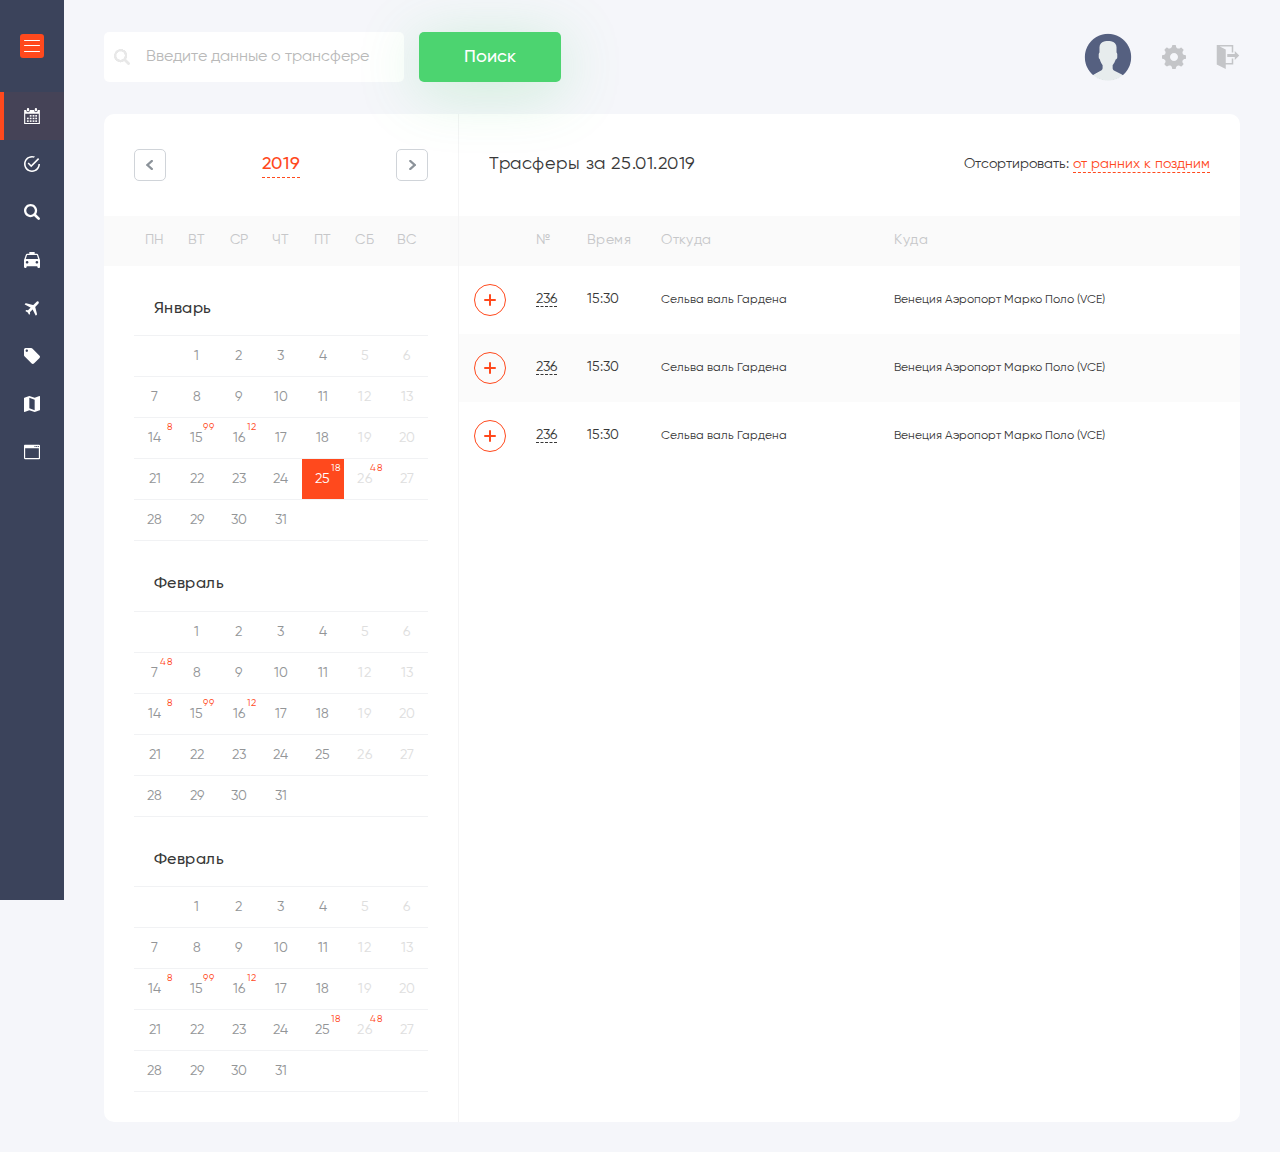
==== commit 19c14ca7: "Add files via upload" ====
--- a/calendar-panel.html
+++ b/calendar-panel.html
@@ -600,7 +600,7 @@
 					<tbody>
 						<tr class="table-flex__tr">
 							<td class="table-flex__td visible-xxl tf-auto">
-								<button class="toggle-dropdown ">
+								<button class="toggle-dropdown " data-toggle="t1">
 									<span></span>
 								</button>
 							</td>
@@ -636,7 +636,7 @@
 							</td>
 							<td class="table-flex__td hidden-xxl">Andrea Taxi Abano</td>
 						</tr>
-						<tr class="table-flex-dropdown ">
+						<tr class="table-flex__tr table-flex-dropdown visible-xxl " data-toggle-dropdown="t1">
 							<td class="table-flex__td tf-auto"></td>
 							<td class="table-flex__td tf-nogutters" colspan="7">
 								<ul class="table-flex-list">
@@ -656,29 +656,28 @@
 										<span class="table-flex-list__label">Клиент</span>
 										<span class="table-flex-list__labeled">Копицкий Евгений и Ирина</span>	
 									</li>
-									<li class="visible-xxl">
+									<li class="">
 										<span class="table-flex-list__label">Обратно</span>
 										<span class="table-flex-list__labeled"><span class="table-flex__icon"><svg class="icon icon-check"><use xlink:href="#icon-check"></use></svg></span></span>	
 									</li>
-									<li class="visible-xxl">
+									<li class="">
 										<span class="table-flex-list__label">Wi-Fi</span>
 										<span class="table-flex-list__labeled"><span class="table-flex__icon"><svg class="icon icon-check"><use xlink:href="#icon-check"></use></svg></span></span>	
 									</li>
-									<li class="visible-xxl">
+									<li class="">
 										<span class="table-flex-list__label">Вода</span>
 										<span class="table-flex-list__labeled"><span class="table-flex__icon"><svg class="icon icon-check"><use xlink:href="#icon-check"></use></svg></span></span>	
 									</li>
-									<li class="visible-xxl">
+									<li class="">
 										<span class="table-flex-list__label">Исполнитель</span>
 										<span class="table-flex-list__labeled">Andrea Taxi Abano</span>	
 									</li>
 								</ul>
 							</td>
-							
 						</tr>
 						<tr class="table-flex__tr tr-gray">
 							<td class="table-flex__td visible-xxl tf-auto">
-								<button class="toggle-dropdown ">
+								<button class="toggle-dropdown " data-toggle="t2">
 									<span></span>
 								</button>
 							</td>
@@ -714,7 +713,7 @@
 							</td>
 							<td class="table-flex__td hidden-xxl">Andrea Taxi Abano</td>
 						</tr>
-						<tr class="table-flex-dropdown  tr-gray">
+						<tr class="table-flex__tr table-flex-dropdown  visible-xxl tr-gray" data-toggle-dropdown="t2">
 							<td class="table-flex__td tf-auto"></td>
 							<td class="table-flex__td tf-nogutters" colspan="7">
 								<ul class="table-flex-list">
@@ -734,29 +733,28 @@
 										<span class="table-flex-list__label">Клиент</span>
 										<span class="table-flex-list__labeled">Копицкий Евгений и Ирина</span>	
 									</li>
-									<li class="visible-xxl">
+									<li class="">
 										<span class="table-flex-list__label">Обратно</span>
 										<span class="table-flex-list__labeled"><span class="table-flex__icon"><svg class="icon icon-check"><use xlink:href="#icon-check"></use></svg></span></span>	
 									</li>
-									<li class="visible-xxl">
+									<li class="">
 										<span class="table-flex-list__label">Wi-Fi</span>
 										<span class="table-flex-list__labeled"><span class="table-flex__icon"><svg class="icon icon-check"><use xlink:href="#icon-check"></use></svg></span></span>	
 									</li>
-									<li class="visible-xxl">
+									<li class="">
 										<span class="table-flex-list__label">Вода</span>
 										<span class="table-flex-list__labeled"><span class="table-flex__icon"><svg class="icon icon-check"><use xlink:href="#icon-check"></use></svg></span></span>	
 									</li>
-									<li class="visible-xxl">
+									<li class="">
 										<span class="table-flex-list__label">Исполнитель</span>
 										<span class="table-flex-list__labeled">Andrea Taxi Abano</span>	
 									</li>
 								</ul>
 							</td>
-							
 						</tr>
 						<tr class="table-flex__tr">
 							<td class="table-flex__td visible-xxl tf-auto">
-								<button class="toggle-dropdown ">
+								<button class="toggle-dropdown " data-toggle="t3">
 									<span></span>
 								</button>
 							</td>
@@ -792,7 +790,7 @@
 							</td>
 							<td class="table-flex__td hidden-xxl">Andrea Taxi Abano</td>
 						</tr>
-						<tr class="table-flex-dropdown ">
+						<tr class="table-flex__tr table-flex-dropdown visible-xxl " data-toggle-dropdown="t3">
 							<td class="table-flex__td tf-auto"></td>
 							<td class="table-flex__td tf-nogutters" colspan="7">
 								<ul class="table-flex-list">
@@ -812,25 +810,24 @@
 										<span class="table-flex-list__label">Клиент</span>
 										<span class="table-flex-list__labeled">Копицкий Евгений и Ирина</span>	
 									</li>
-									<li class="visible-xxl">
+									<li class="">
 										<span class="table-flex-list__label">Обратно</span>
 										<span class="table-flex-list__labeled"><span class="table-flex__icon"><svg class="icon icon-check"><use xlink:href="#icon-check"></use></svg></span></span>	
 									</li>
-									<li class="visible-xxl">
+									<li class="">
 										<span class="table-flex-list__label">Wi-Fi</span>
 										<span class="table-flex-list__labeled"><span class="table-flex__icon"><svg class="icon icon-check"><use xlink:href="#icon-check"></use></svg></span></span>	
 									</li>
-									<li class="visible-xxl">
+									<li class="">
 										<span class="table-flex-list__label">Вода</span>
 										<span class="table-flex-list__labeled"><span class="table-flex__icon"><svg class="icon icon-check"><use xlink:href="#icon-check"></use></svg></span></span>	
 									</li>
-									<li class="visible-xxl">
+									<li class="">
 										<span class="table-flex-list__label">Исполнитель</span>
 										<span class="table-flex-list__labeled">Andrea Taxi Abano</span>	
 									</li>
 								</ul>
 							</td>
-							
 						</tr>
 						
 					</tbody>
--- a/css/style.css
+++ b/css/style.css
@@ -7,5 +7,5 @@
  * Copyright 2011-2018 The Bootstrap Authors
  * Copyright 2011-2018 Twitter, Inc.
  * Licensed under MIT (https://github.com/twbs/bootstrap/blob/master/LICENSE)
- */.container{width:100%;padding-right:1.5rem;padding-left:1.5rem;margin-right:auto;margin-left:auto}@media (min-width:1025px){.container{max-width:96rem}}@media (min-width:1200px){.container{max-width:117rem}}.container-fluid{width:100%;padding-right:1.5rem;padding-left:1.5rem;margin-right:auto;margin-left:auto}.row{display:-webkit-box;display:-webkit-flex;display:-ms-flexbox;display:flex;-webkit-flex-wrap:wrap;-ms-flex-wrap:wrap;flex-wrap:wrap;margin-right:-1.5rem;margin-left:-1.5rem}.no-gutters{margin-right:0;margin-left:0}.no-gutters>.col,.no-gutters>[class*=col-]{padding-right:0;padding-left:0}.col,.col-1,.col-10,.col-11,.col-12,.col-2,.col-3,.col-4,.col-5,.col-6,.col-7,.col-8,.col-9,.col-auto,.col-lg,.col-lg-1,.col-lg-10,.col-lg-11,.col-lg-12,.col-lg-2,.col-lg-3,.col-lg-4,.col-lg-5,.col-lg-6,.col-lg-7,.col-lg-8,.col-lg-9,.col-lg-auto,.col-md,.col-md-1,.col-md-10,.col-md-11,.col-md-12,.col-md-2,.col-md-3,.col-md-4,.col-md-5,.col-md-6,.col-md-7,.col-md-8,.col-md-9,.col-md-auto,.col-sm,.col-sm-1,.col-sm-10,.col-sm-11,.col-sm-12,.col-sm-2,.col-sm-3,.col-sm-4,.col-sm-5,.col-sm-6,.col-sm-7,.col-sm-8,.col-sm-9,.col-sm-auto,.col-xl,.col-xl-1,.col-xl-10,.col-xl-11,.col-xl-12,.col-xl-2,.col-xl-3,.col-xl-4,.col-xl-5,.col-xl-6,.col-xl-7,.col-xl-8,.col-xl-9,.col-xl-auto{position:relative;width:100%;padding-right:1.5rem;padding-left:1.5rem}.col{-ms-flex-preferred-size:0;flex-basis:0;-ms-flex-positive:1;flex-grow:1;max-width:100%}.col-auto{-ms-flex:0 0 auto;flex:0 0 auto;width:auto;max-width:100%}.col-1{-webkit-flex:0 0 8.333333%;-ms-flex:0 0 8.333333%;flex:0 0 8.333333%;max-width:8.333333%}.col-2{-webkit-flex:0 0 16.666667%;-ms-flex:0 0 16.666667%;flex:0 0 16.666667%;max-width:16.666667%}.col-3{-webkit-flex:0 0 25%;-ms-flex:0 0 25%;flex:0 0 25%;max-width:25%}.col-4{-webkit-flex:0 0 33.333333%;-ms-flex:0 0 33.333333%;flex:0 0 33.333333%;max-width:33.333333%}.col-5{-webkit-flex:0 0 41.666667%;-ms-flex:0 0 41.666667%;flex:0 0 41.666667%;max-width:41.666667%}.col-6{-webkit-flex:0 0 50%;-ms-flex:0 0 50%;flex:0 0 50%;max-width:50%}.col-7{-webkit-flex:0 0 58.333333%;-ms-flex:0 0 58.333333%;flex:0 0 58.333333%;max-width:58.333333%}.col-8{-webkit-flex:0 0 66.666667%;-ms-flex:0 0 66.666667%;flex:0 0 66.666667%;max-width:66.666667%}.col-9{-webkit-flex:0 0 75%;-ms-flex:0 0 75%;flex:0 0 75%;max-width:75%}.col-10{-webkit-flex:0 0 83.333333%;-ms-flex:0 0 83.333333%;flex:0 0 83.333333%;max-width:83.333333%}.col-11{-webkit-flex:0 0 91.666667%;-ms-flex:0 0 91.666667%;flex:0 0 91.666667%;max-width:91.666667%}.col-12{-webkit-flex:0 0 100%;-ms-flex:0 0 100%;flex:0 0 100%;max-width:100%}.order-first{-ms-flex-order:-1;order:-1}.order-last{-ms-flex-order:13;order:13}.order-0{-ms-flex-order:0;order:0}.order-1{-ms-flex-order:1;order:1}.order-2{-ms-flex-order:2;order:2}.order-3{-ms-flex-order:3;order:3}.order-4{-ms-flex-order:4;order:4}.order-5{-ms-flex-order:5;order:5}.order-6{-ms-flex-order:6;order:6}.order-7{-ms-flex-order:7;order:7}.order-8{-ms-flex-order:8;order:8}.order-9{-ms-flex-order:9;order:9}.order-10{-ms-flex-order:10;order:10}.order-11{-ms-flex-order:11;order:11}.order-12{-ms-flex-order:12;order:12}.offset-1{margin-left:8.333333%}.offset-2{margin-left:16.666667%}.offset-3{margin-left:25%}.offset-4{margin-left:33.333333%}.offset-5{margin-left:41.666667%}.offset-6{margin-left:50%}.offset-7{margin-left:58.333333%}.offset-8{margin-left:66.666667%}.offset-9{margin-left:75%}.offset-10{margin-left:83.333333%}.offset-11{margin-left:91.666667%}@media (min-width:576px){.col-sm{-ms-flex-preferred-size:0;flex-basis:0;-ms-flex-positive:1;flex-grow:1;max-width:100%}.col-sm-auto{-ms-flex:0 0 auto;flex:0 0 auto;width:auto;max-width:100%}.col-sm-1{-webkit-flex:0 0 8.333333%;-ms-flex:0 0 8.333333%;flex:0 0 8.333333%;max-width:8.333333%}.col-sm-2{-webkit-flex:0 0 16.666667%;-ms-flex:0 0 16.666667%;flex:0 0 16.666667%;max-width:16.666667%}.col-sm-3{-webkit-flex:0 0 25%;-ms-flex:0 0 25%;flex:0 0 25%;max-width:25%}.col-sm-4{-webkit-flex:0 0 33.333333%;-ms-flex:0 0 33.333333%;flex:0 0 33.333333%;max-width:33.333333%}.col-sm-5{-webkit-flex:0 0 41.666667%;-ms-flex:0 0 41.666667%;flex:0 0 41.666667%;max-width:41.666667%}.col-sm-6{-webkit-flex:0 0 50%;-ms-flex:0 0 50%;flex:0 0 50%;max-width:50%}.col-sm-7{-webkit-flex:0 0 58.333333%;-ms-flex:0 0 58.333333%;flex:0 0 58.333333%;max-width:58.333333%}.col-sm-8{-webkit-flex:0 0 66.666667%;-ms-flex:0 0 66.666667%;flex:0 0 66.666667%;max-width:66.666667%}.col-sm-9{-webkit-flex:0 0 75%;-ms-flex:0 0 75%;flex:0 0 75%;max-width:75%}.col-sm-10{-webkit-flex:0 0 83.333333%;-ms-flex:0 0 83.333333%;flex:0 0 83.333333%;max-width:83.333333%}.col-sm-11{-webkit-flex:0 0 91.666667%;-ms-flex:0 0 91.666667%;flex:0 0 91.666667%;max-width:91.666667%}.col-sm-12{-webkit-flex:0 0 100%;-ms-flex:0 0 100%;flex:0 0 100%;max-width:100%}.order-sm-first{-ms-flex-order:-1;order:-1}.order-sm-last{-ms-flex-order:13;order:13}.order-sm-0{-ms-flex-order:0;order:0}.order-sm-1{-ms-flex-order:1;order:1}.order-sm-2{-ms-flex-order:2;order:2}.order-sm-3{-ms-flex-order:3;order:3}.order-sm-4{-ms-flex-order:4;order:4}.order-sm-5{-ms-flex-order:5;order:5}.order-sm-6{-ms-flex-order:6;order:6}.order-sm-7{-ms-flex-order:7;order:7}.order-sm-8{-ms-flex-order:8;order:8}.order-sm-9{-ms-flex-order:9;order:9}.order-sm-10{-ms-flex-order:10;order:10}.order-sm-11{-ms-flex-order:11;order:11}.order-sm-12{-ms-flex-order:12;order:12}.offset-sm-0{margin-left:0}.offset-sm-1{margin-left:8.333333%}.offset-sm-2{margin-left:16.666667%}.offset-sm-3{margin-left:25%}.offset-sm-4{margin-left:33.333333%}.offset-sm-5{margin-left:41.666667%}.offset-sm-6{margin-left:50%}.offset-sm-7{margin-left:58.333333%}.offset-sm-8{margin-left:66.666667%}.offset-sm-9{margin-left:75%}.offset-sm-10{margin-left:83.333333%}.offset-sm-11{margin-left:91.666667%}}@media (min-width:768px){.col-md{-ms-flex-preferred-size:0;flex-basis:0;-ms-flex-positive:1;flex-grow:1;max-width:100%}.col-md-auto{-ms-flex:0 0 auto;flex:0 0 auto;width:auto;max-width:100%}.col-md-1{-webkit-flex:0 0 8.333333%;-ms-flex:0 0 8.333333%;flex:0 0 8.333333%;max-width:8.333333%}.col-md-2{-webkit-flex:0 0 16.666667%;-ms-flex:0 0 16.666667%;flex:0 0 16.666667%;max-width:16.666667%}.col-md-3{-webkit-flex:0 0 25%;-ms-flex:0 0 25%;flex:0 0 25%;max-width:25%}.col-md-4{-webkit-flex:0 0 33.333333%;-ms-flex:0 0 33.333333%;flex:0 0 33.333333%;max-width:33.333333%}.col-md-5{-webkit-flex:0 0 41.666667%;-ms-flex:0 0 41.666667%;flex:0 0 41.666667%;max-width:41.666667%}.col-md-6{-webkit-flex:0 0 50%;-ms-flex:0 0 50%;flex:0 0 50%;max-width:50%}.col-md-7{-webkit-flex:0 0 58.333333%;-ms-flex:0 0 58.333333%;flex:0 0 58.333333%;max-width:58.333333%}.col-md-8{-webkit-flex:0 0 66.666667%;-ms-flex:0 0 66.666667%;flex:0 0 66.666667%;max-width:66.666667%}.col-md-9{-webkit-flex:0 0 75%;-ms-flex:0 0 75%;flex:0 0 75%;max-width:75%}.col-md-10{-webkit-flex:0 0 83.333333%;-ms-flex:0 0 83.333333%;flex:0 0 83.333333%;max-width:83.333333%}.col-md-11{-webkit-flex:0 0 91.666667%;-ms-flex:0 0 91.666667%;flex:0 0 91.666667%;max-width:91.666667%}.col-md-12{-webkit-flex:0 0 100%;-ms-flex:0 0 100%;flex:0 0 100%;max-width:100%}.order-md-first{-ms-flex-order:-1;order:-1}.order-md-last{-ms-flex-order:13;order:13}.order-md-0{-ms-flex-order:0;order:0}.order-md-1{-ms-flex-order:1;order:1}.order-md-2{-ms-flex-order:2;order:2}.order-md-3{-ms-flex-order:3;order:3}.order-md-4{-ms-flex-order:4;order:4}.order-md-5{-ms-flex-order:5;order:5}.order-md-6{-ms-flex-order:6;order:6}.order-md-7{-ms-flex-order:7;order:7}.order-md-8{-ms-flex-order:8;order:8}.order-md-9{-ms-flex-order:9;order:9}.order-md-10{-ms-flex-order:10;order:10}.order-md-11{-ms-flex-order:11;order:11}.order-md-12{-ms-flex-order:12;order:12}.offset-md-0{margin-left:0}.offset-md-1{margin-left:8.333333%}.offset-md-2{margin-left:16.666667%}.offset-md-3{margin-left:25%}.offset-md-4{margin-left:33.333333%}.offset-md-5{margin-left:41.666667%}.offset-md-6{margin-left:50%}.offset-md-7{margin-left:58.333333%}.offset-md-8{margin-left:66.666667%}.offset-md-9{margin-left:75%}.offset-md-10{margin-left:83.333333%}.offset-md-11{margin-left:91.666667%}}@media (min-width:1025px){.col-lg{-ms-flex-preferred-size:0;flex-basis:0;-ms-flex-positive:1;flex-grow:1;max-width:100%}.col-lg-auto{-ms-flex:0 0 auto;flex:0 0 auto;width:auto;max-width:100%}.col-lg-1{-webkit-flex:0 0 8.333333%;-ms-flex:0 0 8.333333%;flex:0 0 8.333333%;max-width:8.333333%}.col-lg-2{-webkit-flex:0 0 16.666667%;-ms-flex:0 0 16.666667%;flex:0 0 16.666667%;max-width:16.666667%}.col-lg-3{-webkit-flex:0 0 25%;-ms-flex:0 0 25%;flex:0 0 25%;max-width:25%}.col-lg-4{-webkit-flex:0 0 33.333333%;-ms-flex:0 0 33.333333%;flex:0 0 33.333333%;max-width:33.333333%}.col-lg-5{-webkit-flex:0 0 41.666667%;-ms-flex:0 0 41.666667%;flex:0 0 41.666667%;max-width:41.666667%}.col-lg-6{-webkit-flex:0 0 50%;-ms-flex:0 0 50%;flex:0 0 50%;max-width:50%}.col-lg-7{-webkit-flex:0 0 58.333333%;-ms-flex:0 0 58.333333%;flex:0 0 58.333333%;max-width:58.333333%}.col-lg-8{-webkit-flex:0 0 66.666667%;-ms-flex:0 0 66.666667%;flex:0 0 66.666667%;max-width:66.666667%}.col-lg-9{-webkit-flex:0 0 75%;-ms-flex:0 0 75%;flex:0 0 75%;max-width:75%}.col-lg-10{-webkit-flex:0 0 83.333333%;-ms-flex:0 0 83.333333%;flex:0 0 83.333333%;max-width:83.333333%}.col-lg-11{-webkit-flex:0 0 91.666667%;-ms-flex:0 0 91.666667%;flex:0 0 91.666667%;max-width:91.666667%}.col-lg-12{-webkit-flex:0 0 100%;-ms-flex:0 0 100%;flex:0 0 100%;max-width:100%}.order-lg-first{-ms-flex-order:-1;order:-1}.order-lg-last{-ms-flex-order:13;order:13}.order-lg-0{-ms-flex-order:0;order:0}.order-lg-1{-ms-flex-order:1;order:1}.order-lg-2{-ms-flex-order:2;order:2}.order-lg-3{-ms-flex-order:3;order:3}.order-lg-4{-ms-flex-order:4;order:4}.order-lg-5{-ms-flex-order:5;order:5}.order-lg-6{-ms-flex-order:6;order:6}.order-lg-7{-ms-flex-order:7;order:7}.order-lg-8{-ms-flex-order:8;order:8}.order-lg-9{-ms-flex-order:9;order:9}.order-lg-10{-ms-flex-order:10;order:10}.order-lg-11{-ms-flex-order:11;order:11}.order-lg-12{-ms-flex-order:12;order:12}.offset-lg-0{margin-left:0}.offset-lg-1{margin-left:8.333333%}.offset-lg-2{margin-left:16.666667%}.offset-lg-3{margin-left:25%}.offset-lg-4{margin-left:33.333333%}.offset-lg-5{margin-left:41.666667%}.offset-lg-6{margin-left:50%}.offset-lg-7{margin-left:58.333333%}.offset-lg-8{margin-left:66.666667%}.offset-lg-9{margin-left:75%}.offset-lg-10{margin-left:83.333333%}.offset-lg-11{margin-left:91.666667%}}@media (min-width:1200px){.col-xl{-ms-flex-preferred-size:0;flex-basis:0;-ms-flex-positive:1;flex-grow:1;max-width:100%}.col-xl-auto{-ms-flex:0 0 auto;flex:0 0 auto;width:auto;max-width:100%}.col-xl-1{-webkit-flex:0 0 8.333333%;-ms-flex:0 0 8.333333%;flex:0 0 8.333333%;max-width:8.333333%}.col-xl-2{-webkit-flex:0 0 16.666667%;-ms-flex:0 0 16.666667%;flex:0 0 16.666667%;max-width:16.666667%}.col-xl-3{-webkit-flex:0 0 25%;-ms-flex:0 0 25%;flex:0 0 25%;max-width:25%}.col-xl-4{-webkit-flex:0 0 33.333333%;-ms-flex:0 0 33.333333%;flex:0 0 33.333333%;max-width:33.333333%}.col-xl-5{-webkit-flex:0 0 41.666667%;-ms-flex:0 0 41.666667%;flex:0 0 41.666667%;max-width:41.666667%}.col-xl-6{-webkit-flex:0 0 50%;-ms-flex:0 0 50%;flex:0 0 50%;max-width:50%}.col-xl-7{-webkit-flex:0 0 58.333333%;-ms-flex:0 0 58.333333%;flex:0 0 58.333333%;max-width:58.333333%}.col-xl-8{-webkit-flex:0 0 66.666667%;-ms-flex:0 0 66.666667%;flex:0 0 66.666667%;max-width:66.666667%}.col-xl-9{-webkit-flex:0 0 75%;-ms-flex:0 0 75%;flex:0 0 75%;max-width:75%}.col-xl-10{-webkit-flex:0 0 83.333333%;-ms-flex:0 0 83.333333%;flex:0 0 83.333333%;max-width:83.333333%}.col-xl-11{-webkit-flex:0 0 91.666667%;-ms-flex:0 0 91.666667%;flex:0 0 91.666667%;max-width:91.666667%}.col-xl-12{-webkit-flex:0 0 100%;-ms-flex:0 0 100%;flex:0 0 100%;max-width:100%}.order-xl-first{-ms-flex-order:-1;order:-1}.order-xl-last{-ms-flex-order:13;order:13}.order-xl-0{-ms-flex-order:0;order:0}.order-xl-1{-ms-flex-order:1;order:1}.order-xl-2{-ms-flex-order:2;order:2}.order-xl-3{-ms-flex-order:3;order:3}.order-xl-4{-ms-flex-order:4;order:4}.order-xl-5{-ms-flex-order:5;order:5}.order-xl-6{-ms-flex-order:6;order:6}.order-xl-7{-ms-flex-order:7;order:7}.order-xl-8{-ms-flex-order:8;order:8}.order-xl-9{-ms-flex-order:9;order:9}.order-xl-10{-ms-flex-order:10;order:10}.order-xl-11{-ms-flex-order:11;order:11}.order-xl-12{-ms-flex-order:12;order:12}.offset-xl-0{margin-left:0}.offset-xl-1{margin-left:8.333333%}.offset-xl-2{margin-left:16.666667%}.offset-xl-3{margin-left:25%}.offset-xl-4{margin-left:33.333333%}.offset-xl-5{margin-left:41.666667%}.offset-xl-6{margin-left:50%}.offset-xl-7{margin-left:58.333333%}.offset-xl-8{margin-left:66.666667%}.offset-xl-9{margin-left:75%}.offset-xl-10{margin-left:83.333333%}.offset-xl-11{margin-left:91.666667%}}@media (min-width:1600px){.col-xxl{-ms-flex-preferred-size:0;flex-basis:0;-ms-flex-positive:1;flex-grow:1;max-width:100%}.col-xxl-auto{-ms-flex:0 0 auto;flex:0 0 auto;width:auto;max-width:100%}.col-xxl-1{-webkit-flex:0 0 8.333333%;-ms-flex:0 0 8.333333%;flex:0 0 8.333333%;max-width:8.333333%}.col-xxl-2{-webkit-flex:0 0 16.666667%;-ms-flex:0 0 16.666667%;flex:0 0 16.666667%;max-width:16.666667%}.col-xxl-3{-webkit-flex:0 0 25%;-ms-flex:0 0 25%;flex:0 0 25%;max-width:25%}.col-xxl-4{-webkit-flex:0 0 33.333333%;-ms-flex:0 0 33.333333%;flex:0 0 33.333333%;max-width:33.333333%}.col-xxl-5{-webkit-flex:0 0 41.666667%;-ms-flex:0 0 41.666667%;flex:0 0 41.666667%;max-width:41.666667%}.col-xxl-6{-webkit-flex:0 0 50%;-ms-flex:0 0 50%;flex:0 0 50%;max-width:50%}.col-xxl-7{-webkit-flex:0 0 58.333333%;-ms-flex:0 0 58.333333%;flex:0 0 58.333333%;max-width:58.333333%}.col-xxl-8{-webkit-flex:0 0 66.666667%;-ms-flex:0 0 66.666667%;flex:0 0 66.666667%;max-width:66.666667%}.col-xxl-9{-webkit-flex:0 0 75%;-ms-flex:0 0 75%;flex:0 0 75%;max-width:75%}.col-xxl-10{-webkit-flex:0 0 83.333333%;-ms-flex:0 0 83.333333%;flex:0 0 83.333333%;max-width:83.333333%}.col-xxl-11{-webkit-flex:0 0 91.666667%;-ms-flex:0 0 91.666667%;flex:0 0 91.666667%;max-width:91.666667%}.col-xxl-12{-webkit-flex:0 0 100%;-ms-flex:0 0 100%;flex:0 0 100%;max-width:100%}.order-xxl-first{-ms-flex-order:-1;order:-1}.order-xxl-last{-ms-flex-order:13;order:13}.order-xxl-0{-ms-flex-order:0;order:0}.order-xxl-1{-ms-flex-order:1;order:1}.order-xxl-2{-ms-flex-order:2;order:2}.order-xxl-3{-ms-flex-order:3;order:3}.order-xxl-4{-ms-flex-order:4;order:4}.order-xxl-5{-ms-flex-order:5;order:5}.order-xxl-6{-ms-flex-order:6;order:6}.order-xxl-7{-ms-flex-order:7;order:7}.order-xxl-8{-ms-flex-order:8;order:8}.order-xxl-9{-ms-flex-order:9;order:9}.order-xxl-10{-ms-flex-order:10;order:10}.order-xxl-11{-ms-flex-order:11;order:11}.order-xxl-12{-ms-flex-order:12;order:12}.offset-xxl-0{margin-left:0}.offset-xxl-1{margin-left:8.333333%}.offset-xxl-2{margin-left:16.666667%}.offset-xxl-3{margin-left:25%}.offset-xxl-4{margin-left:33.333333%}.offset-xxl-5{margin-left:41.666667%}.offset-xxl-6{margin-left:50%}.offset-xxl-7{margin-left:58.333333%}.offset-xxl-8{margin-left:66.666667%}.offset-xxl-9{margin-left:75%}.offset-xxl-10{margin-left:83.333333%}.offset-xxl-11{margin-left:91.666667%}}.d-none{display:none!important}.d-inline{display:inline!important}.d-inline-block{display:inline-block!important}.d-block{display:block!important}.d-table{display:table!important}.d-table-row{display:table-row!important}.d-table-cell{display:table-cell!important}.d-flex{display:-ms-flexbox!important;display:flex!important}.d-inline-flex{display:-ms-inline-flexbox!important;display:inline-flex!important}@media (min-width:576px){.d-sm-none{display:none!important}.d-sm-inline{display:inline!important}.d-sm-inline-block{display:inline-block!important}.d-sm-block{display:block!important}.d-sm-table{display:table!important}.d-sm-table-row{display:table-row!important}.d-sm-table-cell{display:table-cell!important}.d-sm-flex{display:-ms-flexbox!important;display:flex!important}.d-sm-inline-flex{display:-ms-inline-flexbox!important;display:inline-flex!important}}@media (min-width:768px){.d-md-none{display:none!important}.d-md-inline{display:inline!important}.d-md-inline-block{display:inline-block!important}.d-md-block{display:block!important}.d-md-table{display:table!important}.d-md-table-row{display:table-row!important}.d-md-table-cell{display:table-cell!important}.d-md-flex{display:-ms-flexbox!important;display:flex!important}.d-md-inline-flex{display:-ms-inline-flexbox!important;display:inline-flex!important}}@media (min-width:1025px){.d-lg-none{display:none!important}.d-lg-inline{display:inline!important}.d-lg-inline-block{display:inline-block!important}.d-lg-block{display:block!important}.d-lg-table{display:table!important}.d-lg-table-row{display:table-row!important}.d-lg-table-cell{display:table-cell!important}.d-lg-flex{display:-ms-flexbox!important;display:flex!important}.d-lg-inline-flex{display:-ms-inline-flexbox!important;display:inline-flex!important}}@media (min-width:1200px){.d-xl-none{display:none!important}.d-xl-inline{display:inline!important}.d-xl-inline-block{display:inline-block!important}.d-xl-block{display:block!important}.d-xl-table{display:table!important}.d-xl-table-row{display:table-row!important}.d-xl-table-cell{display:table-cell!important}.d-xl-flex{display:-ms-flexbox!important;display:flex!important}.d-xl-inline-flex{display:-ms-inline-flexbox!important;display:inline-flex!important}}@media print{.d-print-none{display:none!important}.d-print-inline{display:inline!important}.d-print-inline-block{display:inline-block!important}.d-print-block{display:block!important}.d-print-table{display:table!important}.d-print-table-row{display:table-row!important}.d-print-table-cell{display:table-cell!important}.d-print-flex{display:-ms-flexbox!important;display:flex!important}.d-print-inline-flex{display:-ms-inline-flexbox!important;display:inline-flex!important}}.flex-row{-ms-flex-direction:row!important;flex-direction:row!important}.flex-column{-ms-flex-direction:column!important;flex-direction:column!important}.flex-row-reverse{-ms-flex-direction:row-reverse!important;flex-direction:row-reverse!important}.flex-column-reverse{-ms-flex-direction:column-reverse!important;flex-direction:column-reverse!important}.flex-wrap{-ms-flex-wrap:wrap!important;flex-wrap:wrap!important}.flex-nowrap{-ms-flex-wrap:nowrap!important;flex-wrap:nowrap!important}.flex-wrap-reverse{-ms-flex-wrap:wrap-reverse!important;flex-wrap:wrap-reverse!important}.flex-fill{-ms-flex:1 1 auto!important;flex:1 1 auto!important}.flex-grow-0{-ms-flex-positive:0!important;flex-grow:0!important}.flex-grow-1{-ms-flex-positive:1!important;flex-grow:1!important}.flex-shrink-0{-ms-flex-negative:0!important;flex-shrink:0!important}.flex-shrink-1{-ms-flex-negative:1!important;flex-shrink:1!important}.justify-content-start{-ms-flex-pack:start!important;justify-content:flex-start!important}.justify-content-end{-ms-flex-pack:end!important;justify-content:flex-end!important}.justify-content-center{-ms-flex-pack:center!important;justify-content:center!important}.justify-content-between{-ms-flex-pack:justify!important;justify-content:space-between!important}.justify-content-around{-ms-flex-pack:distribute!important;justify-content:space-around!important}.align-items-start{-ms-flex-align:start!important;align-items:flex-start!important}.align-items-end{-ms-flex-align:end!important;align-items:flex-end!important}.align-items-center{-ms-flex-align:center!important;align-items:center!important}.align-items-baseline{-ms-flex-align:baseline!important;align-items:baseline!important}.align-items-stretch{-ms-flex-align:stretch!important;align-items:stretch!important}.align-content-start{-ms-flex-line-pack:start!important;align-content:flex-start!important}.align-content-end{-ms-flex-line-pack:end!important;align-content:flex-end!important}.align-content-center{-ms-flex-line-pack:center!important;align-content:center!important}.align-content-between{-ms-flex-line-pack:justify!important;align-content:space-between!important}.align-content-around{-ms-flex-line-pack:distribute!important;align-content:space-around!important}.align-content-stretch{-ms-flex-line-pack:stretch!important;align-content:stretch!important}.align-self-auto{-ms-flex-item-align:auto!important;align-self:auto!important}.align-self-start{-ms-flex-item-align:start!important;align-self:flex-start!important}.align-self-end{-ms-flex-item-align:end!important;align-self:flex-end!important}.align-self-center{-ms-flex-item-align:center!important;align-self:center!important}.align-self-baseline{-ms-flex-item-align:baseline!important;align-self:baseline!important}.align-self-stretch{-ms-flex-item-align:stretch!important;align-self:stretch!important}.m-0{margin:0!important}.mt-0,.my-0{margin-top:0!important}.mr-0,.mx-0{margin-right:0!important}.mb-0,.my-0{margin-bottom:0!important}.ml-0,.mx-0{margin-left:0!important}.m-1{margin:.25rem!important}.mt-1,.my-1{margin-top:.25rem!important}.mr-1,.mx-1{margin-right:.25rem!important}.mb-1,.my-1{margin-bottom:.25rem!important}.ml-1,.mx-1{margin-left:.25rem!important}.m-2{margin:.5rem!important}.mt-2,.my-2{margin-top:.5rem!important}.mr-2,.mx-2{margin-right:.5rem!important}.mb-2,.my-2{margin-bottom:.5rem!important}.ml-2,.mx-2{margin-left:.5rem!important}.m-3{margin:1rem!important}.mt-3,.my-3{margin-top:1rem!important}.mr-3,.mx-3{margin-right:1rem!important}.mb-3,.my-3{margin-bottom:1rem!important}.ml-3,.mx-3{margin-left:1rem!important}.m-4{margin:1.5rem!important}.mt-4,.my-4{margin-top:1.5rem!important}.mr-4,.mx-4{margin-right:1.5rem!important}.mb-4,.my-4{margin-bottom:1.5rem!important}.ml-4,.mx-4{margin-left:1.5rem!important}.m-5{margin:3rem!important}.mt-5,.my-5{margin-top:3rem!important}.mr-5,.mx-5{margin-right:3rem!important}.mb-5,.my-5{margin-bottom:3rem!important}.ml-5,.mx-5{margin-left:3rem!important}.p-0{padding:0!important}.pt-0,.py-0{padding-top:0!important}.pr-0,.px-0{padding-right:0!important}.pb-0,.py-0{padding-bottom:0!important}.pl-0,.px-0{padding-left:0!important}.p-1{padding:.25rem!important}.pt-1,.py-1{padding-top:.25rem!important}.pr-1,.px-1{padding-right:.25rem!important}.pb-1,.py-1{padding-bottom:.25rem!important}.pl-1,.px-1{padding-left:.25rem!important}.p-2{padding:.5rem!important}.pt-2,.py-2{padding-top:.5rem!important}.pr-2,.px-2{padding-right:.5rem!important}.pb-2,.py-2{padding-bottom:.5rem!important}.pl-2,.px-2{padding-left:.5rem!important}.p-3{padding:1rem!important}.pt-3,.py-3{padding-top:1rem!important}.pr-3,.px-3{padding-right:1rem!important}.pb-3,.py-3{padding-bottom:1rem!important}.pl-3,.px-3{padding-left:1rem!important}.p-4{padding:1.5rem!important}.pt-4,.py-4{padding-top:1.5rem!important}.pr-4,.px-4{padding-right:1.5rem!important}.pb-4,.py-4{padding-bottom:1.5rem!important}.pl-4,.px-4{padding-left:1.5rem!important}.p-5{padding:3rem!important}.pt-5,.py-5{padding-top:3rem!important}.pr-5,.px-5{padding-right:3rem!important}.pb-5,.py-5{padding-bottom:3rem!important}.pl-5,.px-5{padding-left:3rem!important}.m-n1{margin:-.25rem!important}.mt-n1,.my-n1{margin-top:-.25rem!important}.mr-n1,.mx-n1{margin-right:-.25rem!important}.mb-n1,.my-n1{margin-bottom:-.25rem!important}.ml-n1,.mx-n1{margin-left:-.25rem!important}.m-n2{margin:-.5rem!important}.mt-n2,.my-n2{margin-top:-.5rem!important}.mr-n2,.mx-n2{margin-right:-.5rem!important}.mb-n2,.my-n2{margin-bottom:-.5rem!important}.ml-n2,.mx-n2{margin-left:-.5rem!important}.m-n3{margin:-1rem!important}.mt-n3,.my-n3{margin-top:-1rem!important}.mr-n3,.mx-n3{margin-right:-1rem!important}.mb-n3,.my-n3{margin-bottom:-1rem!important}.ml-n3,.mx-n3{margin-left:-1rem!important}.m-n4{margin:-1.5rem!important}.mt-n4,.my-n4{margin-top:-1.5rem!important}.mr-n4,.mx-n4{margin-right:-1.5rem!important}.mb-n4,.my-n4{margin-bottom:-1.5rem!important}.ml-n4,.mx-n4{margin-left:-1.5rem!important}.m-n5{margin:-3rem!important}.mt-n5,.my-n5{margin-top:-3rem!important}.mr-n5,.mx-n5{margin-right:-3rem!important}.mb-n5,.my-n5{margin-bottom:-3rem!important}.ml-n5,.mx-n5{margin-left:-3rem!important}.m-auto{margin:auto!important}.mt-auto,.my-auto{margin-top:auto!important}.mr-auto,.mx-auto{margin-right:auto!important}.mb-auto,.my-auto{margin-bottom:auto!important}.ml-auto,.mx-auto{margin-left:auto!important}@media (min-width:576px){.flex-sm-row{-ms-flex-direction:row!important;flex-direction:row!important}.flex-sm-column{-ms-flex-direction:column!important;flex-direction:column!important}.flex-sm-row-reverse{-ms-flex-direction:row-reverse!important;flex-direction:row-reverse!important}.flex-sm-column-reverse{-ms-flex-direction:column-reverse!important;flex-direction:column-reverse!important}.flex-sm-wrap{-ms-flex-wrap:wrap!important;flex-wrap:wrap!important}.flex-sm-nowrap{-ms-flex-wrap:nowrap!important;flex-wrap:nowrap!important}.flex-sm-wrap-reverse{-ms-flex-wrap:wrap-reverse!important;flex-wrap:wrap-reverse!important}.flex-sm-fill{-ms-flex:1 1 auto!important;flex:1 1 auto!important}.flex-sm-grow-0{-ms-flex-positive:0!important;flex-grow:0!important}.flex-sm-grow-1{-ms-flex-positive:1!important;flex-grow:1!important}.flex-sm-shrink-0{-ms-flex-negative:0!important;flex-shrink:0!important}.flex-sm-shrink-1{-ms-flex-negative:1!important;flex-shrink:1!important}.justify-content-sm-start{-ms-flex-pack:start!important;justify-content:flex-start!important}.justify-content-sm-end{-ms-flex-pack:end!important;justify-content:flex-end!important}.justify-content-sm-center{-ms-flex-pack:center!important;justify-content:center!important}.justify-content-sm-between{-ms-flex-pack:justify!important;justify-content:space-between!important}.justify-content-sm-around{-ms-flex-pack:distribute!important;justify-content:space-around!important}.align-items-sm-start{-ms-flex-align:start!important;align-items:flex-start!important}.align-items-sm-end{-ms-flex-align:end!important;align-items:flex-end!important}.align-items-sm-center{-ms-flex-align:center!important;align-items:center!important}.align-items-sm-baseline{-ms-flex-align:baseline!important;align-items:baseline!important}.align-items-sm-stretch{-ms-flex-align:stretch!important;align-items:stretch!important}.align-content-sm-start{-ms-flex-line-pack:start!important;align-content:flex-start!important}.align-content-sm-end{-ms-flex-line-pack:end!important;align-content:flex-end!important}.align-content-sm-center{-ms-flex-line-pack:center!important;align-content:center!important}.align-content-sm-between{-ms-flex-line-pack:justify!important;align-content:space-between!important}.align-content-sm-around{-ms-flex-line-pack:distribute!important;align-content:space-around!important}.align-content-sm-stretch{-ms-flex-line-pack:stretch!important;align-content:stretch!important}.align-self-sm-auto{-ms-flex-item-align:auto!important;align-self:auto!important}.align-self-sm-start{-ms-flex-item-align:start!important;align-self:flex-start!important}.align-self-sm-end{-ms-flex-item-align:end!important;align-self:flex-end!important}.align-self-sm-center{-ms-flex-item-align:center!important;align-self:center!important}.align-self-sm-baseline{-ms-flex-item-align:baseline!important;align-self:baseline!important}.align-self-sm-stretch{-ms-flex-item-align:stretch!important;align-self:stretch!important}.m-sm-0{margin:0!important}.mt-sm-0,.my-sm-0{margin-top:0!important}.mr-sm-0,.mx-sm-0{margin-right:0!important}.mb-sm-0,.my-sm-0{margin-bottom:0!important}.ml-sm-0,.mx-sm-0{margin-left:0!important}.m-sm-1{margin:.25rem!important}.mt-sm-1,.my-sm-1{margin-top:.25rem!important}.mr-sm-1,.mx-sm-1{margin-right:.25rem!important}.mb-sm-1,.my-sm-1{margin-bottom:.25rem!important}.ml-sm-1,.mx-sm-1{margin-left:.25rem!important}.m-sm-2{margin:.5rem!important}.mt-sm-2,.my-sm-2{margin-top:.5rem!important}.mr-sm-2,.mx-sm-2{margin-right:.5rem!important}.mb-sm-2,.my-sm-2{margin-bottom:.5rem!important}.ml-sm-2,.mx-sm-2{margin-left:.5rem!important}.m-sm-3{margin:1rem!important}.mt-sm-3,.my-sm-3{margin-top:1rem!important}.mr-sm-3,.mx-sm-3{margin-right:1rem!important}.mb-sm-3,.my-sm-3{margin-bottom:1rem!important}.ml-sm-3,.mx-sm-3{margin-left:1rem!important}.m-sm-4{margin:1.5rem!important}.mt-sm-4,.my-sm-4{margin-top:1.5rem!important}.mr-sm-4,.mx-sm-4{margin-right:1.5rem!important}.mb-sm-4,.my-sm-4{margin-bottom:1.5rem!important}.ml-sm-4,.mx-sm-4{margin-left:1.5rem!important}.m-sm-5{margin:3rem!important}.mt-sm-5,.my-sm-5{margin-top:3rem!important}.mr-sm-5,.mx-sm-5{margin-right:3rem!important}.mb-sm-5,.my-sm-5{margin-bottom:3rem!important}.ml-sm-5,.mx-sm-5{margin-left:3rem!important}.p-sm-0{padding:0!important}.pt-sm-0,.py-sm-0{padding-top:0!important}.pr-sm-0,.px-sm-0{padding-right:0!important}.pb-sm-0,.py-sm-0{padding-bottom:0!important}.pl-sm-0,.px-sm-0{padding-left:0!important}.p-sm-1{padding:.25rem!important}.pt-sm-1,.py-sm-1{padding-top:.25rem!important}.pr-sm-1,.px-sm-1{padding-right:.25rem!important}.pb-sm-1,.py-sm-1{padding-bottom:.25rem!important}.pl-sm-1,.px-sm-1{padding-left:.25rem!important}.p-sm-2{padding:.5rem!important}.pt-sm-2,.py-sm-2{padding-top:.5rem!important}.pr-sm-2,.px-sm-2{padding-right:.5rem!important}.pb-sm-2,.py-sm-2{padding-bottom:.5rem!important}.pl-sm-2,.px-sm-2{padding-left:.5rem!important}.p-sm-3{padding:1rem!important}.pt-sm-3,.py-sm-3{padding-top:1rem!important}.pr-sm-3,.px-sm-3{padding-right:1rem!important}.pb-sm-3,.py-sm-3{padding-bottom:1rem!important}.pl-sm-3,.px-sm-3{padding-left:1rem!important}.p-sm-4{padding:1.5rem!important}.pt-sm-4,.py-sm-4{padding-top:1.5rem!important}.pr-sm-4,.px-sm-4{padding-right:1.5rem!important}.pb-sm-4,.py-sm-4{padding-bottom:1.5rem!important}.pl-sm-4,.px-sm-4{padding-left:1.5rem!important}.p-sm-5{padding:3rem!important}.pt-sm-5,.py-sm-5{padding-top:3rem!important}.pr-sm-5,.px-sm-5{padding-right:3rem!important}.pb-sm-5,.py-sm-5{padding-bottom:3rem!important}.pl-sm-5,.px-sm-5{padding-left:3rem!important}.m-sm-n1{margin:-.25rem!important}.mt-sm-n1,.my-sm-n1{margin-top:-.25rem!important}.mr-sm-n1,.mx-sm-n1{margin-right:-.25rem!important}.mb-sm-n1,.my-sm-n1{margin-bottom:-.25rem!important}.ml-sm-n1,.mx-sm-n1{margin-left:-.25rem!important}.m-sm-n2{margin:-.5rem!important}.mt-sm-n2,.my-sm-n2{margin-top:-.5rem!important}.mr-sm-n2,.mx-sm-n2{margin-right:-.5rem!important}.mb-sm-n2,.my-sm-n2{margin-bottom:-.5rem!important}.ml-sm-n2,.mx-sm-n2{margin-left:-.5rem!important}.m-sm-n3{margin:-1rem!important}.mt-sm-n3,.my-sm-n3{margin-top:-1rem!important}.mr-sm-n3,.mx-sm-n3{margin-right:-1rem!important}.mb-sm-n3,.my-sm-n3{margin-bottom:-1rem!important}.ml-sm-n3,.mx-sm-n3{margin-left:-1rem!important}.m-sm-n4{margin:-1.5rem!important}.mt-sm-n4,.my-sm-n4{margin-top:-1.5rem!important}.mr-sm-n4,.mx-sm-n4{margin-right:-1.5rem!important}.mb-sm-n4,.my-sm-n4{margin-bottom:-1.5rem!important}.ml-sm-n4,.mx-sm-n4{margin-left:-1.5rem!important}.m-sm-n5{margin:-3rem!important}.mt-sm-n5,.my-sm-n5{margin-top:-3rem!important}.mr-sm-n5,.mx-sm-n5{margin-right:-3rem!important}.mb-sm-n5,.my-sm-n5{margin-bottom:-3rem!important}.ml-sm-n5,.mx-sm-n5{margin-left:-3rem!important}.m-sm-auto{margin:auto!important}.mt-sm-auto,.my-sm-auto{margin-top:auto!important}.mr-sm-auto,.mx-sm-auto{margin-right:auto!important}.mb-sm-auto,.my-sm-auto{margin-bottom:auto!important}.ml-sm-auto,.mx-sm-auto{margin-left:auto!important}}@media (min-width:768px){.flex-md-row{-ms-flex-direction:row!important;flex-direction:row!important}.flex-md-column{-ms-flex-direction:column!important;flex-direction:column!important}.flex-md-row-reverse{-ms-flex-direction:row-reverse!important;flex-direction:row-reverse!important}.flex-md-column-reverse{-ms-flex-direction:column-reverse!important;flex-direction:column-reverse!important}.flex-md-wrap{-ms-flex-wrap:wrap!important;flex-wrap:wrap!important}.flex-md-nowrap{-ms-flex-wrap:nowrap!important;flex-wrap:nowrap!important}.flex-md-wrap-reverse{-ms-flex-wrap:wrap-reverse!important;flex-wrap:wrap-reverse!important}.flex-md-fill{-ms-flex:1 1 auto!important;flex:1 1 auto!important}.flex-md-grow-0{-ms-flex-positive:0!important;flex-grow:0!important}.flex-md-grow-1{-ms-flex-positive:1!important;flex-grow:1!important}.flex-md-shrink-0{-ms-flex-negative:0!important;flex-shrink:0!important}.flex-md-shrink-1{-ms-flex-negative:1!important;flex-shrink:1!important}.justify-content-md-start{-ms-flex-pack:start!important;justify-content:flex-start!important}.justify-content-md-end{-ms-flex-pack:end!important;justify-content:flex-end!important}.justify-content-md-center{-ms-flex-pack:center!important;justify-content:center!important}.justify-content-md-between{-ms-flex-pack:justify!important;justify-content:space-between!important}.justify-content-md-around{-ms-flex-pack:distribute!important;justify-content:space-around!important}.align-items-md-start{-ms-flex-align:start!important;align-items:flex-start!important}.align-items-md-end{-ms-flex-align:end!important;align-items:flex-end!important}.align-items-md-center{-ms-flex-align:center!important;align-items:center!important}.align-items-md-baseline{-ms-flex-align:baseline!important;align-items:baseline!important}.align-items-md-stretch{-ms-flex-align:stretch!important;align-items:stretch!important}.align-content-md-start{-ms-flex-line-pack:start!important;align-content:flex-start!important}.align-content-md-end{-ms-flex-line-pack:end!important;align-content:flex-end!important}.align-content-md-center{-ms-flex-line-pack:center!important;align-content:center!important}.align-content-md-between{-ms-flex-line-pack:justify!important;align-content:space-between!important}.align-content-md-around{-ms-flex-line-pack:distribute!important;align-content:space-around!important}.align-content-md-stretch{-ms-flex-line-pack:stretch!important;align-content:stretch!important}.align-self-md-auto{-ms-flex-item-align:auto!important;align-self:auto!important}.align-self-md-start{-ms-flex-item-align:start!important;align-self:flex-start!important}.align-self-md-end{-ms-flex-item-align:end!important;align-self:flex-end!important}.align-self-md-center{-ms-flex-item-align:center!important;align-self:center!important}.align-self-md-baseline{-ms-flex-item-align:baseline!important;align-self:baseline!important}.align-self-md-stretch{-ms-flex-item-align:stretch!important;align-self:stretch!important}.m-md-0{margin:0!important}.mt-md-0,.my-md-0{margin-top:0!important}.mr-md-0,.mx-md-0{margin-right:0!important}.mb-md-0,.my-md-0{margin-bottom:0!important}.ml-md-0,.mx-md-0{margin-left:0!important}.m-md-1{margin:.25rem!important}.mt-md-1,.my-md-1{margin-top:.25rem!important}.mr-md-1,.mx-md-1{margin-right:.25rem!important}.mb-md-1,.my-md-1{margin-bottom:.25rem!important}.ml-md-1,.mx-md-1{margin-left:.25rem!important}.m-md-2{margin:.5rem!important}.mt-md-2,.my-md-2{margin-top:.5rem!important}.mr-md-2,.mx-md-2{margin-right:.5rem!important}.mb-md-2,.my-md-2{margin-bottom:.5rem!important}.ml-md-2,.mx-md-2{margin-left:.5rem!important}.m-md-3{margin:1rem!important}.mt-md-3,.my-md-3{margin-top:1rem!important}.mr-md-3,.mx-md-3{margin-right:1rem!important}.mb-md-3,.my-md-3{margin-bottom:1rem!important}.ml-md-3,.mx-md-3{margin-left:1rem!important}.m-md-4{margin:1.5rem!important}.mt-md-4,.my-md-4{margin-top:1.5rem!important}.mr-md-4,.mx-md-4{margin-right:1.5rem!important}.mb-md-4,.my-md-4{margin-bottom:1.5rem!important}.ml-md-4,.mx-md-4{margin-left:1.5rem!important}.m-md-5{margin:3rem!important}.mt-md-5,.my-md-5{margin-top:3rem!important}.mr-md-5,.mx-md-5{margin-right:3rem!important}.mb-md-5,.my-md-5{margin-bottom:3rem!important}.ml-md-5,.mx-md-5{margin-left:3rem!important}.p-md-0{padding:0!important}.pt-md-0,.py-md-0{padding-top:0!important}.pr-md-0,.px-md-0{padding-right:0!important}.pb-md-0,.py-md-0{padding-bottom:0!important}.pl-md-0,.px-md-0{padding-left:0!important}.p-md-1{padding:.25rem!important}.pt-md-1,.py-md-1{padding-top:.25rem!important}.pr-md-1,.px-md-1{padding-right:.25rem!important}.pb-md-1,.py-md-1{padding-bottom:.25rem!important}.pl-md-1,.px-md-1{padding-left:.25rem!important}.p-md-2{padding:.5rem!important}.pt-md-2,.py-md-2{padding-top:.5rem!important}.pr-md-2,.px-md-2{padding-right:.5rem!important}.pb-md-2,.py-md-2{padding-bottom:.5rem!important}.pl-md-2,.px-md-2{padding-left:.5rem!important}.p-md-3{padding:1rem!important}.pt-md-3,.py-md-3{padding-top:1rem!important}.pr-md-3,.px-md-3{padding-right:1rem!important}.pb-md-3,.py-md-3{padding-bottom:1rem!important}.pl-md-3,.px-md-3{padding-left:1rem!important}.p-md-4{padding:1.5rem!important}.pt-md-4,.py-md-4{padding-top:1.5rem!important}.pr-md-4,.px-md-4{padding-right:1.5rem!important}.pb-md-4,.py-md-4{padding-bottom:1.5rem!important}.pl-md-4,.px-md-4{padding-left:1.5rem!important}.p-md-5{padding:3rem!important}.pt-md-5,.py-md-5{padding-top:3rem!important}.pr-md-5,.px-md-5{padding-right:3rem!important}.pb-md-5,.py-md-5{padding-bottom:3rem!important}.pl-md-5,.px-md-5{padding-left:3rem!important}.m-md-n1{margin:-.25rem!important}.mt-md-n1,.my-md-n1{margin-top:-.25rem!important}.mr-md-n1,.mx-md-n1{margin-right:-.25rem!important}.mb-md-n1,.my-md-n1{margin-bottom:-.25rem!important}.ml-md-n1,.mx-md-n1{margin-left:-.25rem!important}.m-md-n2{margin:-.5rem!important}.mt-md-n2,.my-md-n2{margin-top:-.5rem!important}.mr-md-n2,.mx-md-n2{margin-right:-.5rem!important}.mb-md-n2,.my-md-n2{margin-bottom:-.5rem!important}.ml-md-n2,.mx-md-n2{margin-left:-.5rem!important}.m-md-n3{margin:-1rem!important}.mt-md-n3,.my-md-n3{margin-top:-1rem!important}.mr-md-n3,.mx-md-n3{margin-right:-1rem!important}.mb-md-n3,.my-md-n3{margin-bottom:-1rem!important}.ml-md-n3,.mx-md-n3{margin-left:-1rem!important}.m-md-n4{margin:-1.5rem!important}.mt-md-n4,.my-md-n4{margin-top:-1.5rem!important}.mr-md-n4,.mx-md-n4{margin-right:-1.5rem!important}.mb-md-n4,.my-md-n4{margin-bottom:-1.5rem!important}.ml-md-n4,.mx-md-n4{margin-left:-1.5rem!important}.m-md-n5{margin:-3rem!important}.mt-md-n5,.my-md-n5{margin-top:-3rem!important}.mr-md-n5,.mx-md-n5{margin-right:-3rem!important}.mb-md-n5,.my-md-n5{margin-bottom:-3rem!important}.ml-md-n5,.mx-md-n5{margin-left:-3rem!important}.m-md-auto{margin:auto!important}.mt-md-auto,.my-md-auto{margin-top:auto!important}.mr-md-auto,.mx-md-auto{margin-right:auto!important}.mb-md-auto,.my-md-auto{margin-bottom:auto!important}.ml-md-auto,.mx-md-auto{margin-left:auto!important}}@media (min-width:1025px){.flex-lg-row{-ms-flex-direction:row!important;flex-direction:row!important}.flex-lg-column{-ms-flex-direction:column!important;flex-direction:column!important}.flex-lg-row-reverse{-ms-flex-direction:row-reverse!important;flex-direction:row-reverse!important}.flex-lg-column-reverse{-ms-flex-direction:column-reverse!important;flex-direction:column-reverse!important}.flex-lg-wrap{-ms-flex-wrap:wrap!important;flex-wrap:wrap!important}.flex-lg-nowrap{-ms-flex-wrap:nowrap!important;flex-wrap:nowrap!important}.flex-lg-wrap-reverse{-ms-flex-wrap:wrap-reverse!important;flex-wrap:wrap-reverse!important}.flex-lg-fill{-ms-flex:1 1 auto!important;flex:1 1 auto!important}.flex-lg-grow-0{-ms-flex-positive:0!important;flex-grow:0!important}.flex-lg-grow-1{-ms-flex-positive:1!important;flex-grow:1!important}.flex-lg-shrink-0{-ms-flex-negative:0!important;flex-shrink:0!important}.flex-lg-shrink-1{-ms-flex-negative:1!important;flex-shrink:1!important}.justify-content-lg-start{-ms-flex-pack:start!important;justify-content:flex-start!important}.justify-content-lg-end{-ms-flex-pack:end!important;justify-content:flex-end!important}.justify-content-lg-center{-ms-flex-pack:center!important;justify-content:center!important}.justify-content-lg-between{-ms-flex-pack:justify!important;justify-content:space-between!important}.justify-content-lg-around{-ms-flex-pack:distribute!important;justify-content:space-around!important}.align-items-lg-start{-ms-flex-align:start!important;align-items:flex-start!important}.align-items-lg-end{-ms-flex-align:end!important;align-items:flex-end!important}.align-items-lg-center{-ms-flex-align:center!important;align-items:center!important}.align-items-lg-baseline{-ms-flex-align:baseline!important;align-items:baseline!important}.align-items-lg-stretch{-ms-flex-align:stretch!important;align-items:stretch!important}.align-content-lg-start{-ms-flex-line-pack:start!important;align-content:flex-start!important}.align-content-lg-end{-ms-flex-line-pack:end!important;align-content:flex-end!important}.align-content-lg-center{-ms-flex-line-pack:center!important;align-content:center!important}.align-content-lg-between{-ms-flex-line-pack:justify!important;align-content:space-between!important}.align-content-lg-around{-ms-flex-line-pack:distribute!important;align-content:space-around!important}.align-content-lg-stretch{-ms-flex-line-pack:stretch!important;align-content:stretch!important}.align-self-lg-auto{-ms-flex-item-align:auto!important;align-self:auto!important}.align-self-lg-start{-ms-flex-item-align:start!important;align-self:flex-start!important}.align-self-lg-end{-ms-flex-item-align:end!important;align-self:flex-end!important}.align-self-lg-center{-ms-flex-item-align:center!important;align-self:center!important}.align-self-lg-baseline{-ms-flex-item-align:baseline!important;align-self:baseline!important}.align-self-lg-stretch{-ms-flex-item-align:stretch!important;align-self:stretch!important}.m-lg-0{margin:0!important}.mt-lg-0,.my-lg-0{margin-top:0!important}.mr-lg-0,.mx-lg-0{margin-right:0!important}.mb-lg-0,.my-lg-0{margin-bottom:0!important}.ml-lg-0,.mx-lg-0{margin-left:0!important}.m-lg-1{margin:.25rem!important}.mt-lg-1,.my-lg-1{margin-top:.25rem!important}.mr-lg-1,.mx-lg-1{margin-right:.25rem!important}.mb-lg-1,.my-lg-1{margin-bottom:.25rem!important}.ml-lg-1,.mx-lg-1{margin-left:.25rem!important}.m-lg-2{margin:.5rem!important}.mt-lg-2,.my-lg-2{margin-top:.5rem!important}.mr-lg-2,.mx-lg-2{margin-right:.5rem!important}.mb-lg-2,.my-lg-2{margin-bottom:.5rem!important}.ml-lg-2,.mx-lg-2{margin-left:.5rem!important}.m-lg-3{margin:1rem!important}.mt-lg-3,.my-lg-3{margin-top:1rem!important}.mr-lg-3,.mx-lg-3{margin-right:1rem!important}.mb-lg-3,.my-lg-3{margin-bottom:1rem!important}.ml-lg-3,.mx-lg-3{margin-left:1rem!important}.m-lg-4{margin:1.5rem!important}.mt-lg-4,.my-lg-4{margin-top:1.5rem!important}.mr-lg-4,.mx-lg-4{margin-right:1.5rem!important}.mb-lg-4,.my-lg-4{margin-bottom:1.5rem!important}.ml-lg-4,.mx-lg-4{margin-left:1.5rem!important}.m-lg-5{margin:3rem!important}.mt-lg-5,.my-lg-5{margin-top:3rem!important}.mr-lg-5,.mx-lg-5{margin-right:3rem!important}.mb-lg-5,.my-lg-5{margin-bottom:3rem!important}.ml-lg-5,.mx-lg-5{margin-left:3rem!important}.p-lg-0{padding:0!important}.pt-lg-0,.py-lg-0{padding-top:0!important}.pr-lg-0,.px-lg-0{padding-right:0!important}.pb-lg-0,.py-lg-0{padding-bottom:0!important}.pl-lg-0,.px-lg-0{padding-left:0!important}.p-lg-1{padding:.25rem!important}.pt-lg-1,.py-lg-1{padding-top:.25rem!important}.pr-lg-1,.px-lg-1{padding-right:.25rem!important}.pb-lg-1,.py-lg-1{padding-bottom:.25rem!important}.pl-lg-1,.px-lg-1{padding-left:.25rem!important}.p-lg-2{padding:.5rem!important}.pt-lg-2,.py-lg-2{padding-top:.5rem!important}.pr-lg-2,.px-lg-2{padding-right:.5rem!important}.pb-lg-2,.py-lg-2{padding-bottom:.5rem!important}.pl-lg-2,.px-lg-2{padding-left:.5rem!important}.p-lg-3{padding:1rem!important}.pt-lg-3,.py-lg-3{padding-top:1rem!important}.pr-lg-3,.px-lg-3{padding-right:1rem!important}.pb-lg-3,.py-lg-3{padding-bottom:1rem!important}.pl-lg-3,.px-lg-3{padding-left:1rem!important}.p-lg-4{padding:1.5rem!important}.pt-lg-4,.py-lg-4{padding-top:1.5rem!important}.pr-lg-4,.px-lg-4{padding-right:1.5rem!important}.pb-lg-4,.py-lg-4{padding-bottom:1.5rem!important}.pl-lg-4,.px-lg-4{padding-left:1.5rem!important}.p-lg-5{padding:3rem!important}.pt-lg-5,.py-lg-5{padding-top:3rem!important}.pr-lg-5,.px-lg-5{padding-right:3rem!important}.pb-lg-5,.py-lg-5{padding-bottom:3rem!important}.pl-lg-5,.px-lg-5{padding-left:3rem!important}.m-lg-n1{margin:-.25rem!important}.mt-lg-n1,.my-lg-n1{margin-top:-.25rem!important}.mr-lg-n1,.mx-lg-n1{margin-right:-.25rem!important}.mb-lg-n1,.my-lg-n1{margin-bottom:-.25rem!important}.ml-lg-n1,.mx-lg-n1{margin-left:-.25rem!important}.m-lg-n2{margin:-.5rem!important}.mt-lg-n2,.my-lg-n2{margin-top:-.5rem!important}.mr-lg-n2,.mx-lg-n2{margin-right:-.5rem!important}.mb-lg-n2,.my-lg-n2{margin-bottom:-.5rem!important}.ml-lg-n2,.mx-lg-n2{margin-left:-.5rem!important}.m-lg-n3{margin:-1rem!important}.mt-lg-n3,.my-lg-n3{margin-top:-1rem!important}.mr-lg-n3,.mx-lg-n3{margin-right:-1rem!important}.mb-lg-n3,.my-lg-n3{margin-bottom:-1rem!important}.ml-lg-n3,.mx-lg-n3{margin-left:-1rem!important}.m-lg-n4{margin:-1.5rem!important}.mt-lg-n4,.my-lg-n4{margin-top:-1.5rem!important}.mr-lg-n4,.mx-lg-n4{margin-right:-1.5rem!important}.mb-lg-n4,.my-lg-n4{margin-bottom:-1.5rem!important}.ml-lg-n4,.mx-lg-n4{margin-left:-1.5rem!important}.m-lg-n5{margin:-3rem!important}.mt-lg-n5,.my-lg-n5{margin-top:-3rem!important}.mr-lg-n5,.mx-lg-n5{margin-right:-3rem!important}.mb-lg-n5,.my-lg-n5{margin-bottom:-3rem!important}.ml-lg-n5,.mx-lg-n5{margin-left:-3rem!important}.m-lg-auto{margin:auto!important}.mt-lg-auto,.my-lg-auto{margin-top:auto!important}.mr-lg-auto,.mx-lg-auto{margin-right:auto!important}.mb-lg-auto,.my-lg-auto{margin-bottom:auto!important}.ml-lg-auto,.mx-lg-auto{margin-left:auto!important}}@media (min-width:1200px){.flex-xl-row{-ms-flex-direction:row!important;flex-direction:row!important}.flex-xl-column{-ms-flex-direction:column!important;flex-direction:column!important}.flex-xl-row-reverse{-ms-flex-direction:row-reverse!important;flex-direction:row-reverse!important}.flex-xl-column-reverse{-ms-flex-direction:column-reverse!important;flex-direction:column-reverse!important}.flex-xl-wrap{-ms-flex-wrap:wrap!important;flex-wrap:wrap!important}.flex-xl-nowrap{-ms-flex-wrap:nowrap!important;flex-wrap:nowrap!important}.flex-xl-wrap-reverse{-ms-flex-wrap:wrap-reverse!important;flex-wrap:wrap-reverse!important}.flex-xl-fill{-ms-flex:1 1 auto!important;flex:1 1 auto!important}.flex-xl-grow-0{-ms-flex-positive:0!important;flex-grow:0!important}.flex-xl-grow-1{-ms-flex-positive:1!important;flex-grow:1!important}.flex-xl-shrink-0{-ms-flex-negative:0!important;flex-shrink:0!important}.flex-xl-shrink-1{-ms-flex-negative:1!important;flex-shrink:1!important}.justify-content-xl-start{-ms-flex-pack:start!important;justify-content:flex-start!important}.justify-content-xl-end{-ms-flex-pack:end!important;justify-content:flex-end!important}.justify-content-xl-center{-ms-flex-pack:center!important;justify-content:center!important}.justify-content-xl-between{-ms-flex-pack:justify!important;justify-content:space-between!important}.justify-content-xl-around{-ms-flex-pack:distribute!important;justify-content:space-around!important}.align-items-xl-start{-ms-flex-align:start!important;align-items:flex-start!important}.align-items-xl-end{-ms-flex-align:end!important;align-items:flex-end!important}.align-items-xl-center{-ms-flex-align:center!important;align-items:center!important}.align-items-xl-baseline{-ms-flex-align:baseline!important;align-items:baseline!important}.align-items-xl-stretch{-ms-flex-align:stretch!important;align-items:stretch!important}.align-content-xl-start{-ms-flex-line-pack:start!important;align-content:flex-start!important}.align-content-xl-end{-ms-flex-line-pack:end!important;align-content:flex-end!important}.align-content-xl-center{-ms-flex-line-pack:center!important;align-content:center!important}.align-content-xl-between{-ms-flex-line-pack:justify!important;align-content:space-between!important}.align-content-xl-around{-ms-flex-line-pack:distribute!important;align-content:space-around!important}.align-content-xl-stretch{-ms-flex-line-pack:stretch!important;align-content:stretch!important}.align-self-xl-auto{-ms-flex-item-align:auto!important;align-self:auto!important}.align-self-xl-start{-ms-flex-item-align:start!important;align-self:flex-start!important}.align-self-xl-end{-ms-flex-item-align:end!important;align-self:flex-end!important}.align-self-xl-center{-ms-flex-item-align:center!important;align-self:center!important}.align-self-xl-baseline{-ms-flex-item-align:baseline!important;align-self:baseline!important}.align-self-xl-stretch{-ms-flex-item-align:stretch!important;align-self:stretch!important}.m-xl-0{margin:0!important}.mt-xl-0,.my-xl-0{margin-top:0!important}.mr-xl-0,.mx-xl-0{margin-right:0!important}.mb-xl-0,.my-xl-0{margin-bottom:0!important}.ml-xl-0,.mx-xl-0{margin-left:0!important}.m-xl-1{margin:.25rem!important}.mt-xl-1,.my-xl-1{margin-top:.25rem!important}.mr-xl-1,.mx-xl-1{margin-right:.25rem!important}.mb-xl-1,.my-xl-1{margin-bottom:.25rem!important}.ml-xl-1,.mx-xl-1{margin-left:.25rem!important}.m-xl-2{margin:.5rem!important}.mt-xl-2,.my-xl-2{margin-top:.5rem!important}.mr-xl-2,.mx-xl-2{margin-right:.5rem!important}.mb-xl-2,.my-xl-2{margin-bottom:.5rem!important}.ml-xl-2,.mx-xl-2{margin-left:.5rem!important}.m-xl-3{margin:1rem!important}.mt-xl-3,.my-xl-3{margin-top:1rem!important}.mr-xl-3,.mx-xl-3{margin-right:1rem!important}.mb-xl-3,.my-xl-3{margin-bottom:1rem!important}.ml-xl-3,.mx-xl-3{margin-left:1rem!important}.m-xl-4{margin:1.5rem!important}.mt-xl-4,.my-xl-4{margin-top:1.5rem!important}.mr-xl-4,.mx-xl-4{margin-right:1.5rem!important}.mb-xl-4,.my-xl-4{margin-bottom:1.5rem!important}.ml-xl-4,.mx-xl-4{margin-left:1.5rem!important}.m-xl-5{margin:3rem!important}.mt-xl-5,.my-xl-5{margin-top:3rem!important}.mr-xl-5,.mx-xl-5{margin-right:3rem!important}.mb-xl-5,.my-xl-5{margin-bottom:3rem!important}.ml-xl-5,.mx-xl-5{margin-left:3rem!important}.p-xl-0{padding:0!important}.pt-xl-0,.py-xl-0{padding-top:0!important}.pr-xl-0,.px-xl-0{padding-right:0!important}.pb-xl-0,.py-xl-0{padding-bottom:0!important}.pl-xl-0,.px-xl-0{padding-left:0!important}.p-xl-1{padding:.25rem!important}.pt-xl-1,.py-xl-1{padding-top:.25rem!important}.pr-xl-1,.px-xl-1{padding-right:.25rem!important}.pb-xl-1,.py-xl-1{padding-bottom:.25rem!important}.pl-xl-1,.px-xl-1{padding-left:.25rem!important}.p-xl-2{padding:.5rem!important}.pt-xl-2,.py-xl-2{padding-top:.5rem!important}.pr-xl-2,.px-xl-2{padding-right:.5rem!important}.pb-xl-2,.py-xl-2{padding-bottom:.5rem!important}.pl-xl-2,.px-xl-2{padding-left:.5rem!important}.p-xl-3{padding:1rem!important}.pt-xl-3,.py-xl-3{padding-top:1rem!important}.pr-xl-3,.px-xl-3{padding-right:1rem!important}.pb-xl-3,.py-xl-3{padding-bottom:1rem!important}.pl-xl-3,.px-xl-3{padding-left:1rem!important}.p-xl-4{padding:1.5rem!important}.pt-xl-4,.py-xl-4{padding-top:1.5rem!important}.pr-xl-4,.px-xl-4{padding-right:1.5rem!important}.pb-xl-4,.py-xl-4{padding-bottom:1.5rem!important}.pl-xl-4,.px-xl-4{padding-left:1.5rem!important}.p-xl-5{padding:3rem!important}.pt-xl-5,.py-xl-5{padding-top:3rem!important}.pr-xl-5,.px-xl-5{padding-right:3rem!important}.pb-xl-5,.py-xl-5{padding-bottom:3rem!important}.pl-xl-5,.px-xl-5{padding-left:3rem!important}.m-xl-n1{margin:-.25rem!important}.mt-xl-n1,.my-xl-n1{margin-top:-.25rem!important}.mr-xl-n1,.mx-xl-n1{margin-right:-.25rem!important}.mb-xl-n1,.my-xl-n1{margin-bottom:-.25rem!important}.ml-xl-n1,.mx-xl-n1{margin-left:-.25rem!important}.m-xl-n2{margin:-.5rem!important}.mt-xl-n2,.my-xl-n2{margin-top:-.5rem!important}.mr-xl-n2,.mx-xl-n2{margin-right:-.5rem!important}.mb-xl-n2,.my-xl-n2{margin-bottom:-.5rem!important}.ml-xl-n2,.mx-xl-n2{margin-left:-.5rem!important}.m-xl-n3{margin:-1rem!important}.mt-xl-n3,.my-xl-n3{margin-top:-1rem!important}.mr-xl-n3,.mx-xl-n3{margin-right:-1rem!important}.mb-xl-n3,.my-xl-n3{margin-bottom:-1rem!important}.ml-xl-n3,.mx-xl-n3{margin-left:-1rem!important}.m-xl-n4{margin:-1.5rem!important}.mt-xl-n4,.my-xl-n4{margin-top:-1.5rem!important}.mr-xl-n4,.mx-xl-n4{margin-right:-1.5rem!important}.mb-xl-n4,.my-xl-n4{margin-bottom:-1.5rem!important}.ml-xl-n4,.mx-xl-n4{margin-left:-1.5rem!important}.m-xl-n5{margin:-3rem!important}.mt-xl-n5,.my-xl-n5{margin-top:-3rem!important}.mr-xl-n5,.mx-xl-n5{margin-right:-3rem!important}.mb-xl-n5,.my-xl-n5{margin-bottom:-3rem!important}.ml-xl-n5,.mx-xl-n5{margin-left:-3rem!important}.m-xl-auto{margin:auto!important}.mt-xl-auto,.my-xl-auto{margin-top:auto!important}.mr-xl-auto,.mx-xl-auto{margin-right:auto!important}.mb-xl-auto,.my-xl-auto{margin-bottom:auto!important}.ml-xl-auto,.mx-xl-auto{margin-left:auto!important}}a,abbr,acronym,address,applet,article,aside,audio,b,big,blockquote,body,canvas,caption,center,cite,code,dd,del,details,dfn,div,dl,dt,em,embed,fieldset,figcaption,figure,footer,form,h1,h2,h3,h4,h5,h6,header,hgroup,html,i,iframe,img,ins,kbd,label,legend,li,main,mark,menu,nav,object,ol,output,p,pre,q,ruby,s,samp,section,small,span,strike,strong,sub,summary,sup,table,tbody,td,tfoot,th,thead,time,tr,tt,u,ul,var,video{margin:0;padding:0;border:0;font-size:100%}article,aside,details,figcaption,figure,footer,header,hgroup,main,menu,nav,section{display:block}blockquote,q{quotes:none}blockquote:after,blockquote:before,q:after,q:before{content:'';content:none}table{border-collapse:collapse;border-width:0;padding:0;margin:0}html{height:100%;-webkit-text-size-adjust:none;-ms-text-size-adjust:none;font-size:62.5%}input,textarea{color:#333;outline:0;border-radius:0;-moz-border-radius:0;-webkit-border-radius:0;-webkit-appearance:none}button,input[type=button],input[type=submit]{cursor:pointer;-webkit-appearance:none;outline:0}input[type=search]{-webkit-appearance:none}::-ms-clear{width:0;height:0}form,td{margin:0;padding:0}a{color:inherit;font-family:inherit;-webkit-transition:.3s linear;transition:.3s linear;text-decoration:none;outline:0;-webkit-tap-highlight-color:transparent;-webkit-tap-highlight-color:transparent}*,:after,:before{box-sizing:border-box}@font-face{font-family:Gilroy;src:url(../fonts/Gilroy-Regular.eot);src:url(../fonts/Gilroy-Regular.eot?#iefix) format("embedded-opentype"),url(../fonts/Gilroy-Regular.woff2) format("woff2"),url(../fonts/Gilroy-Regular.woff?ver1.0) format("woff"),url(../fonts/Gilroy-Regular.ttf) format("truetype"),url(../fonts/Gilroy-Regular.svg#Gilroy-Regular) format("svg");font-weight:400;font-style:normal}@font-face{font-family:Gilroy;src:url(../fonts/Gilroy-Medium.eot);src:url(../fonts/Gilroy-Medium.eot?#iefix) format("embedded-opentype"),url(../fonts/Gilroy-Medium.woff2) format("woff2"),url(../fonts/Gilroy-Medium.woff?ver1.0) format("woff"),url(../fonts/Gilroy-Medium.ttf) format("truetype"),url(../fonts/Gilroy-Medium.svg#Gilroy-Medium) format("svg");font-weight:500;font-style:normal}@font-face{font-family:Gilroy;src:url(../fonts/Gilroy-Semibold.eot);src:url(../fonts/Gilroy-Semibold.eot?#iefix) format("embedded-opentype"),url(../fonts/Gilroy-Semibold.woff2) format("woff2"),url(../fonts/Gilroy-Semibold.woff?ver1.0) format("woff"),url(../fonts/Gilroy-Semibold.ttf) format("truetype"),url(../fonts/Gilroy-Semibold.svg#Gilroy-Semibold) format("svg");font-weight:600;font-style:normal}@font-face{font-family:Gilroy;src:url(../fonts/Gilroy-Bold.eot);src:url(../fonts/Gilroy-Bold.eot?#iefix) format("embedded-opentype"),url(../fonts/Gilroy-Bold.woff2) format("woff2"),url(../fonts/Gilroy-Bold.woff?ver1.0) format("woff"),url(../fonts/Gilroy-Bold.ttf) format("truetype"),url(../fonts/Gilroy-Bold.svg#Gilroy-Bold) format("svg");font-weight:700;font-style:normal}@font-face{font-family:Gilroy;src:url(../fonts/Gilroy-Extrabold.eot);src:url(../fonts/Gilroy-Extrabold.eot?#iefix) format("embedded-opentype"),url(../fonts/Gilroy-Extrabold.woff2) format("woff2"),url(../fonts/Gilroy-Extrabold.woff?ver1.0) format("woff"),url(../fonts/Gilroy-Extrabold.ttf) format("truetype"),url(../fonts/Gilroy-Extrabold.svg#Gilroy-Extrabold) format("svg");font-weight:900;font-style:normal}.jq-checkbox{top:-1px;vertical-align:middle;width:16px;height:16px;margin:0 4px 0 0;border:1px solid #aaa;border-radius:3px;background:#fff;cursor:pointer}.jq-checkbox.checked .jq-checkbox__div{width:10px;height:10px;margin:2px 0 0 2px;border-radius:2px;background:#08c}.jq-checkbox.disabled{opacity:.55}.jq-radio{top:-1px;vertical-align:middle;width:16px;height:16px;margin:0 4px 0 0;border:1px solid #aaa;border-radius:50%;background:#fff;cursor:pointer}.jq-radio.checked .jq-radio__div{width:8px;height:8px;margin:3px 0 0 3px;border-radius:50%;background:#08c}.jq-radio.disabled{opacity:.55}.jq-file{cursor:pointer;white-space:nowrap;background:0 0;max-width:100%}.jq-file input{height:5rem;line-height:1em;cursor:pointer;left:0;width:100%;z-index:1;bottom:0}.jq-file.form-control{border:none!important;padding:0!important}.jq-file__name{-webkit-box-align:center;-webkit-align-items:center;-ms-flex-align:center;align-items:center;height:5rem;color:#2b2b2b;font-size:1.8rem;font-family:Gilroy;display:none;font-weight:500;border:none;line-height:5rem;padding:0;cursor:pointer}.jq-file__browse{padding:0 4.5rem;display:-webkit-box;display:-webkit-flex;display:-ms-flexbox;display:flex;-webkit-box-pack:center;-webkit-justify-content:center;-ms-flex-pack:center;justify-content:center;-webkit-box-align:center;-webkit-align-items:center;-ms-flex-align:center;align-items:center;height:5rem;color:#2b2b2b;font-size:1.8rem;font-family:Gilroy;font-weight:500;border:.1rem solid #ff491d;border-radius:.5rem;-webkit-transition:.2s linear;transition:.2s linear;position:relative}.jq-file__browse:before{content:'';display:block;background:url(../img/icons/upload.svg) center/2.6rem 2.4rem no-repeat;width:2.6rem;height:2.4rem;margin-right:1rem}.jq-file:hover .jq-file__browse{color:#ff491d}.jq-file.changed .jq-file__name{display:none}.jq-file.disabled{border-color:#ccc;color:#888}.jq-file.disabled .jq-file__browse,.jq-file.disabled .jq-file__name{border-color:#ccc;box-shadow:none;color:#888}.jq-number{position:relative;display:inline-block;vertical-align:middle;padding:0 36px 0 0}.jq-number__field{width:100px;border:1px solid #ccc;border-bottom-color:#b3b3b3;border-radius:4px}.jq-number__field:hover{border-color:#b3b3b3}.jq-number__field input{box-sizing:border-box;width:100%;padding:8px 9px;border:none;outline:0;background:0 0;font:14px Arial,sans-serif;color:#333;text-align:left;-moz-appearance:textfield}.jq-number__field input::-webkit-inner-spin-button,.jq-number__field input::-webkit-outer-spin-button{margin:0;-webkit-appearance:none}.jq-number__spin{position:absolute;top:0;right:0;width:32px;height:14px;border:1px solid #ccc;border-bottom-color:#b3b3b3;border-radius:4px;background:#f5f5f5;-webkit-user-select:none;-moz-user-select:none;-ms-user-select:none;user-select:none;text-shadow:1px 1px #fff;cursor:pointer}.jq-number__spin.minus{top:auto;bottom:0}.jq-number__spin:hover{background:#e6e6e6}.jq-number__spin:active{background:#f5f5f5;box-shadow:inset 1px 1px 3px #ddd}.jq-number__spin:after{content:'';position:absolute;top:4px;left:11px;width:0;height:0;border-right:5px solid transparent;border-bottom:5px solid #999;border-left:5px solid transparent}.jq-number__spin.minus:after{top:5px;border-top:5px solid #999;border-right:5px solid transparent;border-bottom:none;border-left:5px solid transparent}.jq-number__spin.minus:hover:after{border-top-color:#000}.jq-number__spin.plus:hover:after{border-bottom-color:#000}.jq-number__spin.focused .jq-number__field{border:1px solid #5794bf}.jq-number__spin.disabled .jq-number__field,.jq-number__spin.disabled .jq-number__spin{border-color:#ccc;background:#f5f5f5;box-shadow:none;color:#888}.jq-number__spin.disabled .jq-number__spin:after{border-bottom-color:#aaa}.jq-number__spin.disabled .jq-number__spin.minus:after{border-top-color:#aaa}.jq-selectbox{vertical-align:middle;cursor:pointer;display:block!important;width:100%;z-index:3!important}.jq-selectbox.select-dark .jq-selectbox__select{background-color:#d6dcdf;font-size:1.2rem;text-transform:uppercase;padding-left:1rem}.jq-selectbox.st2 .jq-selectbox__select{border-top:none;border-left:none;border-right:none;border-radius:0;padding-left:0}.jq-selectbox.st2 .jq-selectbox__trigger{width:1rem}.jq-selectbox.sm .jq-selectbox__select{height:4rem;line-height:3.8rem}.jq-selectbox.opened{z-index:4!important}.jq-selectbox.opened .jq-selectbox__select{border-radius:.5rem .5rem 0 0}.jq-selectbox.opened~.icon{z-index:4}.jq-selectbox__select{height:5rem;padding:0 3rem 0 2rem;border-radius:.5rem;border:.1rem solid #e8edef;background-color:#fff;font:600 1.8rem/4.8rem Gilroy,Arial,sans-serif;color:#383838}.jq-selectbox.form-control{width:100%;padding:0;border:none}.jq-selectbox.disabled .jq-selectbox__select{border-color:#ccc;background:#f5f5f5;box-shadow:none;color:#888}.jq-selectbox__select-text{display:block;overflow:hidden;width:100%!important;white-space:nowrap;text-overflow:ellipsis}.jq-selectbox .placeholder{color:#b9b9b9}.jq-selectbox__trigger{position:absolute;top:0;right:0;width:3rem;height:100%;background:url([data-uri]) center no-repeat}.jq-selectbox:hover .jq-selectbox__trigger-arrow{border-top-color:#000}.jq-selectbox.disabled .jq-selectbox__trigger-arrow{border-top-color:#aaa}.jq-selectbox__dropdown{box-sizing:border-box;width:100%;padding:0;left:0;border-radius:0 0 .5rem .5rem;border:.1rem solid #e8edef;background:#fff;font-size:1.6rem;font-weight:600;border-top:none}.jq-selectbox__search{margin:5px}.jq-selectbox__search input{box-sizing:border-box;width:100%;margin:0;padding:5px 27px 6px 8px;border:1px solid #ccc;border-radius:3px;outline:0;background:url([data-uri]) 100% 50% no-repeat;box-shadow:inset 1px 1px #f1f1f1;color:#333;-webkit-appearance:textfield}.jq-selectbox__search input::-webkit-search-cancel-button,.jq-selectbox__search input::-webkit-search-decoration{-webkit-appearance:none}.jq-selectbox__not-found{margin:5px;padding:5px 8px 6px;background:#f0f0f0;font-size:13px}.jq-selectbox ul{margin:0!important;padding:.5rem 0}.jq-selectbox li{padding:.3rem 1.5rem;margin:0!important;-webkit-user-select:none;-moz-user-select:none;-ms-user-select:none;user-select:none;white-space:nowrap;line-height:1.4;color:#231f20}.jq-selectbox li.selected,.jq-selectbox li:hover{color:#ff491d}.jq-selectbox li.disabled{color:#aaa}.jq-selectbox li.optgroup{font-weight:700}.jq-selectbox li.optgroup:hover{background:0 0;color:#231f20;cursor:default}.jq-selectbox li.option{padding-left:25px}.jq-select-multiple{box-sizing:border-box;padding:1px;border:1px solid #aaa;border-radius:5px;background:#fff;font:14px/18px Arial,sans-serif;color:#444;cursor:default}.jq-select-multiple.form-control{padding:0!important;height:auto!important}.jq-select-multiple.disabled{border-color:#ccc;box-shadow:none;color:#888}.jq-select-multiple ul{margin:0;padding:0}.jq-select-multiple li{padding:6px 20px;list-style:none;-webkit-user-select:none;-moz-user-select:none;-ms-user-select:none;user-select:none;white-space:nowrap}.jq-select-multiple li:first-child{border-radius:5px 5px 0 0}.jq-select-multiple li:last-child{border-radius:0 0 5px 5px}.jq-select-multiple li.selected{background:#08c;color:#fff}.jq-select-multiple li.disabled{color:#aaa}.jq-select-multiple li.selected.disabled{background:#ccc;color:#fff}.jq-select-multiple li.optgroup{font-weight:700}.jq-select-multiple li.option{padding-left:25px}.jq-select-multiple.disabled li.selected{background:#ccc;color:#fff}.fancybox-image,.fancybox-inner,.fancybox-nav,.fancybox-nav span,.fancybox-outer,.fancybox-skin,.fancybox-tmp,.fancybox-wrap,.fancybox-wrap iframe,.fancybox-wrap object{padding:0;margin:0;border:0;outline:0;vertical-align:top}.fancybox-wrap{position:absolute;top:0;left:0;z-index:8020}.fancybox-skin{position:relative}.fancybox-opened{z-index:8030}.fancybox-outer{position:relative}.fancybox-inner{position:relative;overflow:hidden}.fancybox-type-iframe .fancybox-inner{-webkit-overflow-scrolling:touch}.fancybox-error{white-space:nowrap}.fancybox-iframe,.fancybox-image{display:block;width:100%;height:100%}.fancybox-image{max-width:100%;max-height:100%}#fancybox-loading,.fancybox-next span,.fancybox-prev span{background-image:url(../img/fancybox_sprite.png?ver1.0)}#fancybox-loading{position:fixed;top:50%;left:50%;margin-top:-22px;margin-left:-22px;background-position:0 -108px;opacity:.8;cursor:pointer;z-index:8060}#fancybox-loading div{width:44px;height:44px;background:url(../img/fancybox_loading.gif?ver1.0) center center no-repeat}.fancybox-close{position:absolute;top:-1.5rem;right:1.5rem;cursor:pointer;z-index:8040;color:#818181;font-size:1.2rem;line-height:1.4rem}.fancybox-close:before{content:'Закрыть  \2716';display:block}.fancybox-close:hover{color:#fff}.fancybox-nav{position:absolute;top:0;width:6rem;height:100%;cursor:pointer;text-decoration:none;-webkit-tap-highlight-color:transparent;z-index:8040}.fancybox-prev{left:-6rem}.fancybox-next{right:-6rem}.fancybox-type-image .fancybox-skin{padding-left:6rem!important;padding-right:6rem!important}.fancybox-nav span{position:absolute;top:50%;width:36px;height:34px;margin-top:-18px;cursor:pointer;z-index:8040}.fancybox-prev span{left:10px;background-position:0 -36px}.fancybox-next span{right:10px;background-position:0 -72px}.fancybox-nav:hover span{visibility:visible}.fancybox-tmp{position:absolute;top:-99999px;left:-99999px;visibility:hidden;max-width:99999px;max-height:99999px;overflow:visible!important}.fancybox-lock{overflow:hidden!important;width:auto}.fancybox-lock body{overflow:hidden!important}.fancybox-lock-test{overflow-y:hidden!important}.fancybox-overlay{position:absolute;top:0;left:0;overflow:hidden;display:none;z-index:8010;background:rgba(0,0,0,.8)}.fancybox-overlay-fixed{position:fixed;bottom:0;right:0}.fancybox-lock .fancybox-overlay{overflow:auto;overflow-y:scroll}.fancybox-title{visibility:hidden;font:13px/20px "Helvetica Neue",Helvetica,Arial,sans-serif;position:relative;text-shadow:none;z-index:8050}.fancybox-opened .fancybox-title{visibility:visible}.fancybox-title-float-wrap{position:absolute;bottom:0;right:50%;margin-bottom:-35px;z-index:8050;text-align:center}.fancybox-title-float-wrap .child{display:inline-block;margin-right:-100%;padding:2px 20px;background:rgba(0,0,0,.8);border-radius:15px;text-shadow:0 1px 2px #222;color:#fff;font-weight:700;line-height:24px;white-space:nowrap}.fancybox-title-outside-wrap{position:relative;margin-top:10px;color:#fff}.fancybox-title-inside-wrap{padding-top:10px}.fancybox-title-over-wrap{position:absolute;bottom:0;left:0;color:#fff;padding:10px;background:rgba(0,0,0,.8)}body{margin:0;padding:0;position:relative;-webkit-font-smoothing:antialiased;-moz-osx-font-smoothing:grayscale;color:#383838;font:400 1.4rem/1.4 Gilroy,Arial,sans-serif;background-color:#f5f6fa;min-height:100%}body.bg-login{background:url(../img/admin-body-bg.png) center/cover no-repeat fixed;position:relative}.main-wrapper{padding:0;min-width:32rem;position:relative;overflow-x:hidden;opacity:1}.wrapper{width:100%;min-width:32rem;max-width:120rem;padding:0 4rem;margin:0 auto;position:relative}.text-left{text-align:left!important}.text-center{text-align:center!important}.text-right{text-align:right!important}.nowrap{white-space:nowrap}.word-break{word-break:break-all}.align-items-end{-webkit-box-align:end;-webkit-align-items:flex-end;-ms-flex-align:end;align-items:flex-end}h1:not([class]),h2:not([class]),h3:not([class]),h4:not([class]),h5:not([class]),h6:not([class]){margin-top:2.5rem;margin-bottom:1.5rem;font-weight:900}h3:not([class]){font-size:2.1rem}h4:not([class]){font-size:1.9rem}h5:not([class]){font-size:1.6rem}p:not([class]){margin-bottom:1.5rem}ol:not([class]),ul:not([class]){margin-left:2rem;margin-bottom:1.5rem}ol:not([class]) li,ul:not([class]) li{margin-bottom:1rem}img{display:block;max-width:100%}.loaded .main-wrapper{visibility:hidden;opacity:0;-webkit-transition:opacity .3s;transition:opacity .3s}.icon-load{background:#fff;position:fixed;z-index:99999;left:0;top:0;right:0;bottom:0;display:none}.loaded .icon-load{display:block}.loaded .icon-load:before{display:block;position:absolute;content:"";left:-25%;width:25%;height:.3rem;top:0;background-color:#425cbb;-webkit-animation:5s linear infinite loading;animation:5s linear infinite loading}@-webkit-keyframes loading{from{left:-25%}to{left:125%}}@keyframes loading{from{left:-25%}to{left:125%}}.overlay{position:fixed;top:-3rem;left:0;width:100%;bottom:-3rem;background:rgba(0,0,0,.6);display:none}.fz14{font-size:1.4rem}.ui-widget.ui-autocomplete{background:#fff;padding:1.1rem 1.5rem 1rem;border:none;box-shadow:0 1.7rem 5rem 0 rgba(29,125,225,.05)}.ui-autocomplete.ui-menu .ui-menu-item-wrapper{color:#838383;font-size:1.4rem;font-weight:600;margin-bottom:.4rem;padding:0;font-family:Gilroy,sans-serif}.ui-autocomplete.ui-menu .ui-menu-item-wrapper.ui-state-active{color:#ff491d;background:0 0;border:none;margin:0 0 .4rem}.ui-widget.ui-datepicker{border:none;width:29.5rem;border-radius:.2rem .2rem 0 0;padding:1rem 0;background:0 0;z-index:5!important}.ui-datepicker .ui-datepicker-header{background:#d6dcdf;border-radius:.2rem .2rem 0 0}.ui-datepicker .ui-datepicker-title{color:#4d5155;font-size:1.6rem;font-family:Gilroy,Arial,sans-serif;font-weight:500}.ui-datepicker .ui-datepicker-next,.ui-datepicker .ui-datepicker-prev{cursor:pointer;top:.3rem}.ui-datepicker .ui-datepicker-next:hover,.ui-datepicker .ui-datepicker-prev:hover{top:.3rem}.ui-datepicker .ui-datepicker-next:before,.ui-datepicker .ui-datepicker-prev:before{content:"";display:block;border-right:.2rem solid #72797f;border-bottom:.2rem solid #72797f;width:.8rem;height:.8rem;-webkit-transform:rotate(135deg);-ms-transform:rotate(135deg);transform:rotate(135deg);position:absolute;top:0;bottom:0;left:0;right:0;margin:auto}.ui-datepicker .ui-datepicker-next:before{-webkit-transform:rotate(-45deg);-ms-transform:rotate(-45deg);transform:rotate(-45deg)}.ui-datepicker .ui-datepicker-prev.ui-state-hover{left:.2rem}.ui-datepicker .ui-datepicker-next.ui-state-hover{right:.2rem}.ui-datepicker .ui-datepicker-next.ui-state-hover:before,.ui-datepicker .ui-datepicker-prev.ui-state-hover:before{border-color:#8c939a}.ui-button:focus,.ui-button:hover,.ui-state-focus,.ui-state-hover,.ui-widget-content .ui-state-focus,.ui-widget-content .ui-state-hover,.ui-widget-header .ui-state-focus,.ui-widget-header .ui-state-hover{background:0 0;border:none;top:.2rem}.ui-datepicker th{padding:.5rem .3rem;font-weight:400;color:#4d5155;font-family:"Myriad Pro",sans-serif}.ui-state-disabled{opacity:.2!important}.ui-state-disabled .ui-state-default{text-decoration:line-through;color:#e8ebed}.ui-button,.ui-state-default,.ui-widget-content .ui-state-default,.ui-widget-header .ui-state-default,html .ui-button.ui-state-disabled:active,html .ui-button.ui-state-disabled:hover{font-size:1.4rem;text-align:center;color:#4d5155;background:#fff;border:none;font-family:Gilroy,sans-serif;padding:.8rem 1.2rem .9rem}.ui-datepicker td{padding:0;border:.1rem solid #d0d4d9}.ui-priority-secondary,.ui-widget-content .ui-priority-secondary,.ui-widget-header .ui-priority-secondary{color:#cccfd3;background:#fff;opacity:1}.ui-button.ui-state-active:hover,.ui-button:active,.ui-state-active,.ui-state-default.ui-state-hover,.ui-widget-content .ui-state-active,.ui-widget-header .ui-state-active,a.ui-button:active{background:#d6dcdf;color:#ff491d}.icon{display:inline-block;width:1em;height:1em;stroke-width:0;stroke:currentColor;fill:currentColor;-webkit-transition:.3s linear;transition:.3s linear;position:relative}.btn,a.btn{position:relative;display:-webkit-inline-box;display:-webkit-inline-flex;display:-ms-inline-flexbox;display:inline-flex;-webkit-box-align:center;-webkit-align-items:center;-ms-flex-align:center;align-items:center;-webkit-box-pack:center;-webkit-justify-content:center;-ms-flex-pack:center;justify-content:center;vertical-align:middle;height:5rem;padding:0 4.5rem;color:#fff;font:500 1.8rem/1.8rem Gilroy,Arial,sans-serif;text-align:center;text-decoration:none;word-wrap:break-word;white-space:normal;border:none;box-shadow:0 .9rem 6rem rgba(76,212,112,.25);border-radius:.5rem;background-color:#4cd470;cursor:pointer;-webkit-transition:.2s linear;transition:.2s linear}.btn:hover,a.btn:hover{background-color:#30c758;text-decoration:none;color:#fff}.btn--block,a.btn--block{display:-webkit-box;display:-webkit-flex;display:-ms-flexbox;display:flex;width:100%}.btn--sm,a.btn--sm{height:4.5rem;font-size:1.4rem;padding:0 3.7rem}.btn--lg,a.btn--lg{height:6.2rem;font-size:1.8rem;line-height:1.8rem}.btn--default,a.btn--default{border:.1rem solid #ff491d;background:0 0;color:#383838;box-shadow:none}.btn--default:hover,a.btn--default:hover{background:0 0;color:#ff491d;box-shadow:none}.btn.disabled,.btn:disabled,a.btn.disabled,a.btn:disabled{background-color:#b5b6b7;box-shadow:none}button.btn,button.button,input.btn,input.button{display:inline-block}button.btn--block,button.button--block,input.btn--block,input.button--block{display:block;width:100%}.button-group{display:-webkit-box;display:-webkit-flex;display:-ms-flexbox;display:flex;margin:2.5rem -1rem}.button-group .btn,.button-group .jq-file__browse{font-size:1.6rem;padding:0 1.5rem}.button-group .btn,.button-group .jq-file{width:50%;margin:0 1rem}.button-group-inline{display:block}.button-group-inline--right{text-align:right}.button-group-inline .btn+.btn{margin-left:2.5rem}.exchange{border:none;background-color:transparent;padding:0;display:inline-block;vertical-align:middle}.exchange .icon{width:2.4rem;height:2.4rem;color:#ff491d}.form-group{display:-webkit-box;display:-webkit-flex;display:-ms-flexbox;display:flex;margin:0 -2rem}.form-group .col{-webkit-box-flex:1;-webkit-flex:1 0 auto;-ms-flex:1 0 auto;flex:1 0 auto;padding-left:2rem;padding-right:2rem}.form-group .col>:last-child{margin-bottom:0}.form-group .col>:first-child{margin-top:0}.form-group .col--flex-n{-webkit-box-flex:0;-webkit-flex:none;-ms-flex:none;flex:none;width:auto}.form-group .col--flex-f{-webkit-box-flex:1;-webkit-flex:1;-ms-flex:1;flex:1;min-width:1px}.form-icon{position:relative}.form-icon .form-input,.form-icon .jq-selectbox__select{padding-left:4rem}.form-icon .icon{position:absolute;top:50%;left:1.3rem;width:1.6rem;color:#cacaca;height:1.6rem;z-index:3;-webkit-transition:none;transition:none;margin-top:-.8rem}.form-btn{height:5rem}.form-field{margin-bottom:2.5rem}.form-symbol{position:relative}.form-symbol .form-input{padding-right:3.3rem}.form-symbol .symbol{position:absolute;right:1.5rem;top:50%;-webkit-transform:translate(0,-50%);-ms-transform:translate(0,-50%);transform:translate(0,-50%);color:#383838;font-size:1.8rem;font-weight:600}.form-file{margin-bottom:2.5rem;margin-top:2.5rem}.form-input{display:block;width:100%;height:5rem;padding:0 2rem;color:#383838;font:600 1.8rem/1.8rem Gilroy,Arial,sans-serif;border-radius:.5rem;border:.1rem solid #e8edef;background-color:#fff;-webkit-transition:.2s linear;transition:.2s linear}.form-input--lg{height:6.2rem}.form-input.active{background:#ff491d;border-color:#ff491d;color:#fff}.form-input.active+.symbol{color:#fff}.form-input--width-auto{max-width:28rem}.form-input.incorrect{border-color:#dc3e3e}.form-input.correct{border-color:#4cd470}.form-input:-ms-input-placeholder{color:#b9b9b9;font-weight:600}.form-input::-webkit-input-placeholder{font-weight:600;color:#b9b9b9}.form-input::-ms-input-placeholder{color:#b9b9b9;font-weight:600}.form-input::placeholder{color:#b9b9b9;font-weight:600}.form-input:-moz-placeholder,.form-input::-moz-placeholder{color:#b9b9b9;opacity:1}.form-input--sm{height:4rem}.form-help-text{color:#b0b6b9;font-size:1.2rem;line-height:1.4;margin:.5rem 0}textarea.form-input{height:auto;min-height:16rem;padding-top:1.5rem;resize:none;line-height:1.8rem}.symbol{font-size:1.4rem;color:#b9b9b9;font-weight:600;margin-left:.9rem}.alert{background-color:#f3f4f5;padding:1.6rem 2rem;font-size:1.2rem;font-weight:600;line-height:1.4;margin-bottom:2.5rem;margin-top:2.5rem}label{display:block;font-weight:600;font-size:1.4rem;margin-bottom:1.4rem}.label-link{font-weight:400}.form-checkbox,.form-radio{position:relative;display:-webkit-inline-box;display:-webkit-inline-flex;display:-ms-inline-flexbox;display:inline-flex;-webkit-box-align:center;-webkit-align-items:center;-ms-flex-align:center;align-items:center}.form-checkbox input,.form-radio input{display:none}.form-checkbox .label-text .icon,.form-radio .label-text .icon{color:#cacaca;top:.2rem;margin-right:.3rem}.form-checkbox input:checked~.checkbox .icon{display:block}.form-radio input:checked~.radio:before{background-color:#ff491d}.checkbox,.radio{position:relative;overflow:hidden;margin:0 1rem 0 0;border:none;font-size:0;background:#d6dcdf;cursor:pointer}.checkbox{display:inline-block;width:1.6rem;height:1.6rem;border-radius:.4rem}.checkbox .icon{display:none;position:absolute;top:50%;left:50%;-webkit-transform:translate(-50%,-50%);-ms-transform:translate(-50%,-50%);transform:translate(-50%,-50%);width:1.2rem;height:1rem;color:#ff491d}.radio{border-radius:50%;width:1.7rem;height:1.7rem;display:-webkit-inline-box;display:-webkit-inline-flex;display:-ms-inline-flexbox;display:inline-flex;-webkit-box-align:center;-webkit-align-items:center;-ms-flex-align:center;align-items:center;-webkit-box-pack:center;-webkit-justify-content:center;-ms-flex-pack:center;justify-content:center}.radio:before{content:'';display:block;width:.9rem;height:.9rem;background-color:transparent;border-radius:50%}.radio-inline{margin:0 -1.5rem 2rem}.radio-inline .form-radio{padding-left:1.5rem;padding-right:1.5rem}.checkbox-inline{margin:0 -1.5rem 2rem}.checkbox-inline .form-checkbox{padding-left:1.5rem;padding-right:1.5rem}.label-text{font-size:1.6rem;font-weight:400;display:block;-webkit-box-flex:1;-webkit-flex:1;-ms-flex:1;flex:1}.label-text a{color:#383838;text-decoration:underline}.label-text a:hover{color:#ff491d}.list-check,.list-radio{list-style:none}.list-check__item,.list-radio__item{position:relative;margin-bottom:2rem}.list-check .form-checkbox,.list-check .form-radio,.list-radio .form-checkbox,.list-radio .form-radio{margin-bottom:.7rem;display:block}.list-check .label-text,.list-radio .label-text{font-weight:600;font-size:1.4rem}.list-check .checkbox,.list-check .radio,.list-radio .checkbox,.list-radio .radio{position:absolute;left:-3.3rem;top:.2rem}.tel-group{display:-webkit-box;display:-webkit-flex;display:-ms-flexbox;display:flex}.tel-group .styler{min-width:5.7rem;width:auto}.tel-group .styler .jq-selectbox__select{border-radius:.5rem 0 0 .5rem;border-right:none}.tel-group .form-input{-webkit-box-flex:1;-webkit-flex:1;-ms-flex:1;flex:1;border-radius:0 .5rem .5rem 0}.boxes-tel-mask{position:relative;-webkit-box-flex:1;-webkit-flex:1;-ms-flex:1;flex:1}.boxes-tel-mask--ru:before{content:'+7';display:block;position:absolute;left:1.5rem;top:0;height:100%;line-height:5.1rem;font-size:1.8rem;color:#383838;font-weight:600}.boxes-tel-mask .form-input{padding-left:4rem}.file-img{position:relative;min-height:16rem;border-radius:.5rem;border:.1rem solid #e8edef;background-color:#fff}.file-img .icon{position:absolute;top:50%;left:50%;-webkit-transform:translate(-50%,-50%);-ms-transform:translate(-50%,-50%);transform:translate(-50%,-50%);width:3.2rem;height:3.2rem;color:rgba(56,56,56,.2)}.help-text{font-size:1.2rem;margin-top:1rem}.header-mobile{display:none}.logo{-webkit-box-flex:0;-webkit-flex:none;-ms-flex:none;flex:none;display:-webkit-box;display:-webkit-flex;display:-ms-flexbox;display:flex;-webkit-box-align:center;-webkit-align-items:center;-ms-flex-align:center;align-items:center;-webkit-box-pack:center;-webkit-justify-content:center;-ms-flex-pack:center;justify-content:center;white-space:nowrap}.logo__slogan{font-weight:600;font-size:1.8rem;color:#fff}.navbar{position:fixed;top:0;bottom:0;left:0;z-index:20;overflow:hidden;overflow-y:auto;color:#fff;width:6.4rem;padding:3rem 2rem 7.8rem;background:#3b435b;display:-webkit-box;display:-webkit-flex;display:-ms-flexbox;display:flex;-webkit-box-orient:vertical;-webkit-box-direction:normal;-webkit-flex-direction:column;-ms-flex-direction:column;flex-direction:column;-webkit-transition:width .2s linear;transition:width .2s linear}.navbar__header{margin-bottom:3rem;display:-webkit-box;display:-webkit-flex;display:-ms-flexbox;display:flex;-webkit-box-align:center;-webkit-align-items:center;-ms-flex-align:center;align-items:center;height:3.2rem;-webkit-box-flex:0;-webkit-flex:none;-ms-flex:none;flex:none}.navbar__body{-webkit-box-flex:1;-webkit-flex:1 0 auto;-ms-flex:1 0 auto;flex:1 0 auto}.navbar__footer{-webkit-box-flex:0;-webkit-flex:none;-ms-flex:none;flex:none;margin-top:3rem}@media screen and (min-width:1025px){.navbar__footer{display:none;width:19rem}.navbar .logo{opacity:0;visibility:hidden;width:15.3rem}.navbar.open{width:23rem}.navbar.open .navbar-nav__text,.navbar.open .navbar__header .logo{opacity:1;visibility:visible}.navbar.open .navbar__footer{display:block}.navbar.open .navbar-nav__link .icon{color:#ff491d}}.navbar-nav{list-style:none;margin:0 -2rem;width:23rem}.navbar-nav__link{position:relative;font-size:1.2rem;font-weight:500;color:#fff;display:-webkit-box;display:-webkit-flex;display:-ms-flexbox;display:flex;-webkit-box-align:center;-webkit-align-items:center;-ms-flex-align:center;align-items:center;height:4.8rem;padding:.6rem 2.4rem .6rem 4.6rem;border-left:.4rem solid transparent}.navbar-nav__link.active{background:rgba(255,73,29,.05);border-color:#ff491d}.navbar-nav__link .icon{position:absolute;left:2rem;top:50%;-webkit-transform:translate(0,-50%);-ms-transform:translate(0,-50%);transform:translate(0,-50%);color:#ff491d;width:1.6rem;height:1.6rem}@media screen and (min-width:1025px){.navbar-nav__text{display:block;opacity:0;visibility:hidden}.navbar-nav__link .icon{color:#fff}}.navbar-toggle{position:relative;display:block;height:2.4rem;width:2.4rem;background-color:#ff491d;border:none;-webkit-box-flex:0;-webkit-flex:none;-ms-flex:none;flex:none;padding:0;border-radius:.3rem}.navbar-toggle .bar{padding:0;width:1.6rem;height:.1rem;background-color:#fff;display:block;border-radius:.2rem;-webkit-transition:.2s ease-in-out,-webkit-transform .2s ease-in-out .2s;transition:.2s ease-in-out,transform .2s ease-in-out .2s,-webkit-transform .2s ease-in-out .2s;position:absolute;left:.4rem}.navbar-toggle .bar1{top:.6rem}.navbar-toggle .bar4{top:1.1rem}.navbar-toggle .bar5{bottom:.6rem}.navbar-toggle .bar2{width:.1rem;-webkit-transform:rotate(90deg);-ms-transform:rotate(90deg);transform:rotate(90deg);left:1rem}.navbar-toggle .bar2,.navbar-toggle .bar3{top:1.1rem}.navbar-toggle .bar3{width:.1rem;left:1rem;right:0}.navbar-toggle.active .bar1{top:.13rem;background-color:transparent}.navbar-toggle.active .bar2{left:.4rem;width:1.6rem;-webkit-transform:rotate(45deg);-ms-transform:rotate(45deg);transform:rotate(45deg)}.navbar-toggle.active .bar3{left:.4rem;width:1.6rem;-webkit-transform:rotate(-45deg);-ms-transform:rotate(-45deg);transform:rotate(-45deg)}.navbar-toggle.active .bar4{background-color:transparent}.navbar-toggle.active .bar5{bottom:1.3rem;background-color:transparent}.navbar-toggle+.logo{margin-left:1rem}.box-lang{display:inline-block;position:relative}.lang-selected{color:#2b2b2b;font-size:1rem;text-decoration:none;padding:.6rem 1.2rem .6rem .9rem;display:-webkit-box;display:-webkit-flex;display:-ms-flexbox;display:flex;-webkit-box-align:center;-webkit-align-items:center;-ms-flex-align:center;align-items:center;position:relative;text-transform:uppercase;height:3rem;border-radius:.5rem;border:.1rem solid #e8edef;background-color:#fff}.lang-selected:after{content:'';display:inline-block;width:.5rem;height:.5rem;border-left:.1rem solid #2b2b2b;border-bottom:.1rem solid #2b2b2b;opacity:.5;-webkit-transform:rotate(-45deg);-ms-transform:rotate(-45deg);transform:rotate(-45deg);margin-left:.3rem;position:relative;top:-.1rem;left:.2rem}.lang-selected img{-webkit-box-flex:0;-webkit-flex:none;-ms-flex:none;flex:none;margin-right:.4rem;width:2.1rem;height:1.4rem}.lang-selected span{-webkit-box-flex:1;-webkit-flex:1;-ms-flex:1;flex:1;display:block}.list-lang{display:none;padding:.5rem 0;position:absolute;z-index:10;top:100%;margin-top:-.3rem;left:0;right:0;list-style:none;border-top:none;border-radius:0 0 .5rem .5rem;background:#fff}.list-lang__link{padding:.5rem .9rem;display:-webkit-box;display:-webkit-flex;display:-ms-flexbox;display:flex;-webkit-box-align:center;-webkit-align-items:center;-ms-flex-align:center;align-items:center;color:#2b2b2b;font-size:1rem;text-decoration:none;text-transform:uppercase}.list-lang__link:hover{color:#ff491d}.list-lang__link img{-webkit-box-flex:0;-webkit-flex:none;-ms-flex:none;flex:none;margin-right:.4rem;width:2.1rem;height:1.4rem}.list-lang__link span{-webkit-box-flex:1;-webkit-flex:1;-ms-flex:1;flex:1;display:block}.copy{font-size:1rem;font-weight:300;margin:3.7rem 0 0}.panel{display:-webkit-box;display:-webkit-flex;display:-ms-flexbox;display:flex;-webkit-box-align:center;-webkit-align-items:center;-ms-flex-align:center;align-items:center;padding:3.2rem 4rem;margin-left:6.4rem;-webkit-transition:margin-left .2s linear;transition:margin-left .2s linear}.panel-mobile{margin-left:auto}.panel-nav{display:-webkit-box;display:-webkit-flex;display:-ms-flexbox;display:flex;list-style:none}.panel-nav__item{margin-left:3rem}.panel-nav__link{display:-webkit-box;display:-webkit-flex;display:-ms-flexbox;display:flex;-webkit-box-align:center;-webkit-align-items:center;-ms-flex-align:center;align-items:center;-webkit-box-pack:center;-webkit-justify-content:center;-ms-flex-pack:center;justify-content:center;height:100%}.panel-nav__link .icon{color:#c4c5c8;height:2.4rem;width:2.4rem}.panel-nav__link:hover,.panel-nav__link:hover .icon{color:#ff491d}.search__wrap{display:-webkit-box;display:-webkit-flex;display:-ms-flexbox;display:flex}.search__input{width:42rem;height:5rem;border-radius:.5rem;border:none;min-width:1px;padding:0 3rem 0 4.2rem;font-size:1.8rem;line-height:1.8rem;font-family:Gilroy,Arial,sans-serif;color:#383838;background:url(../img/musica-searcher.png) 1rem center no-repeat #fff}.search__input:-ms-input-placeholder{color:#b9b9b9}.search__input::-ms-input-placeholder{color:#b9b9b9}.search__input::placeholder{color:#b9b9b9}.search__input:-moz-placeholder,.search__input::-moz-placeholder{color:#b9b9b9;opacity:1}.search__input::-webkit-input-placeholder{color:#b9b9b9}.search__submit{margin-left:1.5rem;-webkit-box-flex:0;-webkit-flex:none;-ms-flex:none;flex:none}.auth{display:-webkit-box;display:-webkit-flex;display:-ms-flexbox;display:flex;-webkit-box-align:center;-webkit-align-items:center;-ms-flex-align:center;align-items:center}.auth__img{-webkit-box-flex:0;-webkit-flex:none;-ms-flex:none;flex:none}.auth__img img{border-radius:50%;height:4.8rem;width:4.8rem}.auth__name{font-size:1.8rem;margin-left:2rem}.main{min-width:32rem;text-align:left;margin-left:6.4rem;padding:0 4rem 3rem;-webkit-transition:margin-left .2s linear;transition:margin-left .2s linear}.wrap{border-radius:1rem;background-color:#fff;display:-webkit-box;display:-webkit-flex;display:-ms-flexbox;display:flex}.wrap .wrap--column{-webkit-box-flex:1;-webkit-flex:1;-ms-flex:1;flex:1}.wrap--column{display:block}.wrap--column .wrap__content+.wrap__content{border-top:.1rem solid #f4f4f5}.wrap-flex .wrap__content{border-top:.1rem solid #f4f4f5;-webkit-box-flex:1;-webkit-flex:auto;-ms-flex:auto;flex:auto}.wrap-flex+.wrap__content{border-top:.1rem solid #f4f4f5}.wrap__sidebar{-webkit-box-flex:0;-webkit-flex:none;-ms-flex:none;flex:none;width:35.5rem;border-right:.1rem solid #f4f4f5}.wrap__content{-webkit-box-flex:1;-webkit-flex:1;-ms-flex:1;flex:1;min-width:1px}.wrap+.wrap{margin-top:4rem}.inner{padding-bottom:3rem}.inner__header{padding:2rem 3rem;display:-webkit-box;display:-webkit-flex;display:-ms-flexbox;display:flex;height:10.2rem;-webkit-box-align:center;-webkit-align-items:center;-ms-flex-align:center;align-items:center;-webkit-flex-wrap:wrap;-ms-flex-wrap:wrap;flex-wrap:wrap}.inner__header .calendar-head{width:100%}.inner__header .btn{padding-left:2.6rem;padding-right:2.6rem}.inner__title{letter-spacing:.054rem;font-size:1.8rem;-webkit-box-flex:1;-webkit-flex:1;-ms-flex:1;flex:1;min-width:25rem;padding-right:2rem}.inner__title:first-child:last-child{padding-right:0}.inner__title .exchange{margin-left:2rem}.inner__body{padding:0 3rem}.inner__hr{margin:1rem -3rem 3rem;height:.1rem;background:#f4f4f5}.sort{line-height:1.5rem;text-align:right}.sort__title{font-size:1.4rem}.sort__link{color:#ff491d;font-size:1.4rem;display:inline-block;border-bottom:.1rem dashed;white-space:nowrap}.sort__link:hover{border-color:transparent}.admin-login{max-width:36rem;width:100%;position:absolute;top:50%;padding:3.7rem;left:50%;text-align:center;-webkit-transform:translate(-50%,-50%);-ms-transform:translate(-50%,-50%);transform:translate(-50%,-50%);background-color:#fff}.admin-login .logo{margin-bottom:1.5rem}.admin-login .logo__slogan{color:#383838;font-size:2.4rem}.calendar-head{display:-webkit-box;display:-webkit-flex;display:-ms-flexbox;display:flex;-webkit-box-pack:justify;-webkit-justify-content:space-between;-ms-flex-pack:justify;justify-content:space-between;-webkit-box-align:center;-webkit-align-items:center;-ms-flex-align:center;align-items:center}.calendar-head__title{letter-spacing:.054rem;color:#ff491d;font-size:1.8rem;font-weight:500;text-align:center;margin:0 2rem;border-bottom:.1rem dashed}.calendar-head .calendar-arrow{-webkit-box-flex:0;-webkit-flex:none;-ms-flex:none;flex:none;width:3.2rem;height:3.2rem;border-radius:.5rem;border:.1rem solid #d0d4d9;background-color:#fff;display:block}.calendar-head .calendar-arrow .icon{width:.7rem;height:1rem;color:#8c939a}.calendar-head .calendar-arrow .icon-arrow-left{left:-.1rem}.calendar-head .calendar-arrow .icon-arrow-right{right:-.1rem}.calendar-scrollable{max-height:63rem;overflow-y:auto}.calendar-container__item{padding:0 3rem;background:#fafafa}.calendar-wrap__item{padding:0 3rem}.calendar-month{padding:3.2rem 2rem 1.5rem;font-size:1.6rem;font-weight:500;letter-spacing:.048rem}.calendar-table{width:100%}.calendar-table td,.calendar-table th{height:4rem;width:14.285%;text-align:center;font-size:1.4rem;font-weight:400;letter-spacing:.042rem}.calendar-table tr:first-child td{border-top:.1rem solid #f1f2f4}.calendar-table th{color:#c6c7c9;text-transform:uppercase;height:5rem}.calendar-table td{border-bottom:.1rem solid #f1f2f4;color:#939597}.calendar-table td.calendar-week-end .calendar-state-default{color:#dedede}.calendar-table td.calendar-select-day .calendar-state-default{background:#ff491d;color:#fff}.calendar-table td.calendar-select-day .calendar-state-default sup{color:#fff}.calendar-state-default{display:block;height:4rem;position:relative;color:#939597;line-height:4rem}.calendar-state-default sup{position:absolute;top:.4rem;right:.4rem;letter-spacing:.03rem;font-size:1rem;line-height:1rem;color:#ff491d}a.calendar-state-default:hover{background:rgba(147,149,151,.1)}.transfer-settings{display:-webkit-box;display:-webkit-flex;display:-ms-flexbox;display:flex;-webkit-box-align:center;-webkit-align-items:center;-ms-flex-align:center;align-items:center;-webkit-flex-wrap:wrap;-ms-flex-wrap:wrap;flex-wrap:wrap}.transfer-settings__link{display:-webkit-box;display:-webkit-flex;display:-ms-flexbox;display:flex;-webkit-box-align:center;-webkit-align-items:center;-ms-flex-align:center;align-items:center;color:#ff491d;margin:.7rem 3rem .7rem 0;white-space:nowrap}.transfer-settings__link:last-child{margin-right:0}.transfer-settings__link .icon{font-size:2.2rem;-webkit-box-flex:0;-webkit-flex:none;-ms-flex:none;flex:none;margin-right:1rem}.label-wrap{display:-webkit-box;display:-webkit-flex;display:-ms-flexbox;display:flex;-webkit-flex-wrap:wrap;-ms-flex-wrap:wrap;flex-wrap:wrap;-webkit-box-align:start;-webkit-align-items:flex-start;-ms-flex-align:start;align-items:flex-start;margin-left:-1rem;margin-right:-1rem}.label-wrap__item{width:auto;padding-right:1rem;padding-left:1rem}.label-wrap__item.md{width:36rem}.label-wrap__item.ml{width:30rem}.label-wrap__item.sm{width:22rem}.label-wrap__item.align-self-center{-webkit-align-self:center;-ms-flex-item-align:center;align-self:center}.label-list{list-style:none;display:table}.label-list__item{display:table-row}.label-list__title{color:#c5c7c8;font-weight:500;font-size:1.4rem;display:table-cell;vertical-align:top;padding-top:.4rem;padding-bottom:2rem}.label-list__info{font-size:1.8rem;display:table-cell;vertical-align:top;padding-left:1.7rem;padding-bottom:2rem}.label-list__btn{border-radius:.5rem;background:#ff491d;display:-webkit-box;display:-webkit-flex;display:-ms-flexbox;display:flex;-webkit-box-align:center;-webkit-align-items:center;-ms-flex-align:center;align-items:center;padding:1.2rem 3rem;height:5.5rem;margin-bottom:2rem}.label-list__btn .label-list__info,.label-list__btn .label-list__title{color:#fff;padding-bottom:0}.label-list__btn .label-list__title{padding-top:.1rem}.edit-form{display:-webkit-box;display:-webkit-flex;display:-ms-flexbox;display:flex;-webkit-flex-wrap:wrap;-ms-flex-wrap:wrap;flex-wrap:wrap}.edit-form__lg{-webkit-box-flex:1;-webkit-flex:1;-ms-flex:1;flex:1;min-width:1px;display:-webkit-box;display:-webkit-flex;display:-ms-flexbox;display:flex;-webkit-flex-wrap:wrap;-ms-flex-wrap:wrap;flex-wrap:wrap;margin-left:-2rem;margin-right:-2rem}.edit-form__lg .col{-webkit-box-flex:1;-webkit-flex:1;-ms-flex:1;flex:1;padding-left:2rem;padding-right:2rem}.edit-form__lg .col-full{-webkit-box-flex:0;-webkit-flex:none;-ms-flex:none;flex:none;width:100%;padding-left:2rem;padding-right:2rem}.edit-form__lg .col-full>:last-child{margin-bottom:0}.edit-form__lg .col-full>:first-child{margin-top:0}.edit-form__xs{-webkit-box-flex:0;-webkit-flex:none;-ms-flex:none;flex:none;width:33.6rem;margin-left:6rem}.edit-form__button{margin-top:auto;text-align:right}.permalink{display:-webkit-inline-box;display:-webkit-inline-flex;display:-ms-inline-flexbox;display:inline-flex;-webkit-flex-wrap:wrap;-ms-flex-wrap:wrap;flex-wrap:wrap;-webkit-box-align:center;-webkit-align-items:center;-ms-flex-align:center;align-items:center;font-weight:400}.permalink__wrap{display:-webkit-box;display:-webkit-flex;display:-ms-flexbox;display:flex;-webkit-box-align:center;-webkit-align-items:center;-ms-flex-align:center;align-items:center}.permalink__text{font-weight:400;font-size:1.4rem;margin-right:1rem}.permalink__input.form-input{width:13rem;height:3.2rem;font-size:1.4rem;font-weight:300;padding:0 1rem;margin-right:2rem}.permalink__input.form-input:-ms-input-placeholder{font-weight:300}.permalink__input.form-input::-webkit-input-placeholder{font-weight:300}.permalink__input.form-input::-ms-input-placeholder{font-weight:300}.permalink__input.form-input::placeholder{font-weight:300}.permalink__view{color:#ff491d}.flex-dr{display:-webkit-box;display:-webkit-flex;display:-ms-flexbox;display:flex;-webkit-box-orient:vertical;-webkit-box-direction:normal;-webkit-flex-direction:column;-ms-flex-direction:column;flex-direction:column;height:100%;padding-top:7.7rem}.flex-dr>*{width:100%}.controlls{position:relative;border-radius:.5rem;border:.1rem solid #e8edef;overflow:hidden}.controlls:before{content:'';display:block;background:url(../img/controlls.png) left top no-repeat #f8f8f8;height:10.8rem;border-bottom:.1rem solid #d1d1d1}.controlls .form-input{border:none;border-radius:0}.h36{min-height:5.2rem}.lang-button{display:-webkit-box;display:-webkit-flex;display:-ms-flexbox;display:flex;max-width:25rem;border-radius:.5rem;border:.1rem solid #ff491d;background-color:#fff}.lang-button__link{-webkit-box-flex:1;-webkit-flex:1;-ms-flex:1;flex:1;font-size:1.2rem;font-weight:500;color:#383838;text-transform:uppercase;text-align:center;height:4rem;padding:0 1rem;min-width:7.5rem;line-height:4rem;display:block}.lang-button__link:not(:last-child){border-right:.1rem solid #ff491d}.lang-button__link.active{background:#ff491d;color:#fff}.lang-button__link:not(.active):hover{color:#ff491d}.brnt-wrap{max-width:120rem}.wirtex{display:-webkit-box;display:-webkit-flex;display:-ms-flexbox;display:flex;-webkit-flex-wrap:wrap;-ms-flex-wrap:wrap;flex-wrap:wrap;margin-left:-1.5rem;margin-right:-1.5rem}.wirtex__item{padding-left:1.5rem;padding-right:1.5rem;width:17rem;-webkit-box-flex:0;-webkit-flex:none;-ms-flex:none;flex:none}.countinput{padding:0 1.9rem;line-height:3rem;display:inline-block;color:#fff;font-size:1.6rem;font-weight:500;letter-spacing:.048rem;height:3rem;text-align:center;border-radius:.5rem;background-color:#ff491d}.base-text{margin-top:3.6rem;font-size:1.4rem}.base-text__p{font-size:1.4rem;letter-spacing:-.03rem;margin-bottom:1.5rem}.base-text__p strong{font-weight:500}.b-edit{display:-webkit-box;display:-webkit-flex;display:-ms-flexbox;display:flex;-webkit-flex-wrap:wrap;-ms-flex-wrap:wrap;flex-wrap:wrap;margin-left:-1rem;margin-right:-1rem}.b-edit__item{padding-left:1rem;padding-right:1rem;width:100%}.b-edit__item--sm{width:33.33%}.box-timepicker{display:-webkit-box;display:-webkit-flex;display:-ms-flexbox;display:flex;-webkit-box-align:center;-webkit-align-items:center;-ms-flex-align:center;align-items:center;margin-left:-1.5rem;margin-right:-1.5rem}.box-timepicker__item{padding-left:1.5rem;padding-right:1.5rem;width:50%}.box-timepicker .devider{-webkit-box-flex:0;-webkit-flex:none;-ms-flex:none;flex:none;font-size:1.7rem;font-weight:600}.table-flex{display:table;width:100%}.table-flex__thead{display:table-header-group;background:#fafafa}.table-flex__tr{display:table-row}.table-flex__tr.tr-gray .table-flex__td{background:#fbfbfb}.table-flex__td,.table-flex__th{display:table-cell;padding:1.8rem 1.5rem;font-weight:400}.table-flex__th{padding:.5rem 1.5rem;height:5rem;vertical-align:middle;color:#c6c7c9;letter-spacing:.042rem;font-size:1.4rem}.table-flex__th.tf-button{width:6.2rem}.table-flex__th.tf-auto{table-layout:fixed;width:1px!important}.table-flex__td{font-size:1.2rem;vertical-align:middle}.table-flex__td.tf-button{width:6.2rem}.table-flex__td.tf-auto{table-layout:fixed;width:1px!important}.table-flex__td.tf-nogutters{padding-left:0;padding-right:0}.table-flex__icon{display:block;text-align:center;font-size:0}.table-flex__icon .icon{color:#ff491d;font-size:1.4rem}.table-flex__icon .icon-settings{color:#ccc;width:1.8rem;height:1.8rem}.table-flex-dropdown{width:100%;display:none}.table-flex-dropdown .table-flex__td{border-color:transparent;padding-top:0}.table-flex-dropdown.tr-gray .table-flex__td{background:#fbfbfb}.table-flex-dropdown:last-child .table-flex__td{padding-bottom:1rem}.table-flex-list{list-style:none;display:table;width:100%;max-width:37rem;position:relative}.table-flex-list li:not([class]){display:none}.table-flex-list li{display:table-row}.table-flex-list__label,.table-flex-list__labeled{color:#c5c7c8;font-size:1.4rem;letter-spacing:.042rem;padding:.8rem 1.5rem;display:table-cell;vertical-align:middle}.table-flex-list__label{max-width:15rem}.table-flex-list__labeled{color:#383838}.table-flex-list__labeled .table-flex__icon{text-align:left}.table-flex-list__fixed{position:absolute;right:2rem;bottom:0;padding:0}.table-flex-list__fixed .icon{color:#ccc;width:3.2rem;height:3.2rem}.tf-list{font-size:1.4rem;position:relative;padding-left:3rem}.tf-list .icon{position:absolute;color:#cacaca;width:2rem;height:1.6rem;left:0;top:50%;-webkit-transform:translate(0,-50%);-ms-transform:translate(0,-50%);transform:translate(0,-50%)}.toggle-dropdown,.toggle-dropdown-more-info{width:3.2rem;height:3.2rem;border:.1rem solid #ff491d;border-radius:50%;background-color:transparent;text-align:center;padding:0;position:relative;vertical-align:middle;display:inline-block;-webkit-transition:.2s linear;transition:.2s linear}.toggle-dropdown span,.toggle-dropdown-more-info span{position:absolute;top:50%;left:50%;-webkit-transform:translate(-50%,-50%);-ms-transform:translate(-50%,-50%);transform:translate(-50%,-50%);width:1.2rem;height:.2rem;border-radius:.1rem;background-color:#ff491d;-webkit-transition:.2s linear;transition:.2s linear}.toggle-dropdown span:before,.toggle-dropdown-more-info span:before{content:'';display:block;position:absolute;left:50%;top:50%;-webkit-transform:translate(-50%,-50%);-ms-transform:translate(-50%,-50%);transform:translate(-50%,-50%);width:.2rem;height:1.2rem;border-radius:.1rem;background-color:#ff491d;-webkit-transition:.2s linear;transition:.2s linear}.toggle-dropdown-more-info.active,.toggle-dropdown.active{background:#ff491d}.toggle-dropdown-more-info.active span,.toggle-dropdown.active span{background:#fff;-webkit-transform:translate(-50%,-50%) rotate(180deg);-ms-transform:translate(-50%,-50%) rotate(180deg);transform:translate(-50%,-50%) rotate(180deg)}.toggle-dropdown-more-info.active span:before,.toggle-dropdown.active span:before{opacity:0}.transfer-tabs{list-style:none;display:-webkit-box;display:-webkit-flex;display:-ms-flexbox;display:flex;max-width:37rem;border-radius:.5rem;border:.1rem solid #ff491d;overflow:hidden;margin-bottom:1.5rem}.transfer-tabs__item{-webkit-box-flex:1;-webkit-flex:1;-ms-flex:1;flex:1}.transfer-tabs__link{display:block;height:4rem;text-align:center;font-size:1.6rem;line-height:4rem}.transfer-tabs__link.active{background:#ff491d;color:#fff}.dashed{font-size:1.4rem;border-bottom:.1rem dashed}.dashed:hover{border-color:transparent}.dashed.danger{color:#ff491d}.time{font-size:1.4rem}.footer{width:100%;min-width:32rem;-webkit-flex-shrink:0;-ms-flex-negative:0;flex-shrink:0}@media screen and (min-width:1851px){.visible-xxl{display:none!important}.text-right-xxl{text-align:right}}@media screen and (max-width:1850px){.hidden-xxl{display:none!important}.table-flex-dropdown.open{display:table-row}.table-flex__tr.tr-dropdown .table-flex__td,.table-flex__tr.tr-gray.tr-dropdown .table-flex__td{border-color:transparent}}@media screen and (min-width:1601px){.visible-xl{display:none!important}.text-right-xl{text-align:right}}@media screen and (max-width:1600px){.hidden-xl{display:none!important}.edit-form__xs{margin-left:3rem}.edit-form__lg{margin-left:-1.5rem;margin-right:-1.5rem}.edit-form__lg .col,.edit-form__lg .col-full{padding-left:1.5rem;padding-right:1.5rem}}@media screen and (min-width:1401px){.visible-lg{display:none!important}}@media screen and (max-width:1400px){.hidden-lg{display:none!important}.search__input{width:30rem;font-size:1.6rem}.auth__name{display:none}.edit-form{display:block}.edit-form__xs{margin-left:0;width:auto;padding-top:2.5rem}.edit-form__button{text-align:left}.flex-dr{display:block;max-width:40rem;padding-top:0}.form-group{display:block}.form-group .col>.form-field{margin-bottom:2.5rem}}@media screen and (min-width:1201px){.visible-md{display:none!important}}@media screen and (max-width:1200px){.hidden-md{display:none!important}.panel{padding:3rem 2.5rem;margin-left:6.4rem!important}.main{padding:0 2.5rem 2.5rem;margin-left:6.4rem!important}.wrap__sidebar{width:33rem}.calendar-container__item,.calendar-wrap__item,.inner__body,.inner__header{padding-left:2.3rem;padding-right:2.3rem}}@media screen and (min-width:1025px){.visible-ipad{display:none!important}a.btn--block-sm{display:-webkit-box;display:-webkit-flex;display:-ms-flexbox;display:flex}button.btn--block-sm,input.btn--block-sm{display:block;width:100%}}@media screen and (max-width:1024px){body{padding-top:11rem}.overlay.open{display:block}.header-mobile{position:fixed;top:0;left:0;width:100%;z-index:19;background-color:#3b435b;height:11rem;display:-webkit-box;display:-webkit-flex;display:-ms-flexbox;display:flex;-webkit-box-align:center;-webkit-align-items:center;-ms-flex-align:center;align-items:center;-webkit-box-pack:justify;-webkit-justify-content:space-between;-ms-flex-pack:justify;justify-content:space-between;padding:2rem 2.5rem}.header-mobile .navbar-toggle{background:0 0;border:.1rem solid #fff}.navbar-toggle+.logo{margin-left:0}.navbar{max-width:36rem;width:80%;min-width:32rem;padding-top:0;padding-left:2.5rem;padding-right:2.5rem;-webkit-transform:translate(-110%,0);-ms-transform:translate(-110%,0);transform:translate(-110%,0);-webkit-transition:-webkit-transform .3s linear;transition:transform .3s linear;transition:transform .3s linear,-webkit-transform .3s linear}.navbar.open{width:80%;-webkit-transform:translate(0,0);-ms-transform:translate(0,0);transform:translate(0,0)}.navbar__header{height:11rem;display:-webkit-box;display:-webkit-flex;display:-ms-flexbox;display:flex;-webkit-box-align:center;-webkit-align-items:center;-ms-flex-align:center;align-items:center;-webkit-box-pack:justify;-webkit-justify-content:space-between;-ms-flex-pack:justify;justify-content:space-between;padding:2rem 0;margin-bottom:0}.navbar__header .navbar-toggle{-webkit-box-ordinal-group:2;-webkit-order:1;-ms-flex-order:1;order:1}.navbar__header .logo{margin-right:2rem;margin-left:0}.navbar-nav{width:auto;margin-left:-2.5rem;margin-right:-2.5rem}.navbar-nav__link{height:7.6rem;font-size:1.9rem;padding-left:7.3rem;border-left-width:.6rem}.navbar-nav__link .icon{width:2.5rem;height:2.5rem;left:3rem}.navbar-toggle{width:4.4rem;height:4.4rem;border-radius:.5rem;border:.1rem solid #ff491d}.navbar-toggle .bar{height:.2rem;width:2.5rem;left:.8rem}.navbar-toggle .bar1{top:1.2rem}.navbar-toggle .bar2,.navbar-toggle .bar3{width:.1rem;left:2.1rem;top:2rem}.navbar-toggle .bar4{top:2rem}.navbar-toggle .bar5{bottom:1.2rem}.navbar-toggle.active .bar2,.navbar-toggle.active .bar3{left:.8rem;width:2.5rem}.panel-mobile{max-width:36rem;width:80%;min-width:32rem;position:fixed;right:0;top:0;bottom:0;z-index:20;padding:2rem 2.5rem;background-color:#3b435b;-webkit-transform:translate(110%,0);-ms-transform:translate(110%,0);transform:translate(110%,0);-webkit-transition:-webkit-transform .3s linear;transition:transform .3s linear;transition:transform .3s linear,-webkit-transform .3s linear}.panel-mobile.open{-webkit-transform:translate(0,0);-ms-transform:translate(0,0);transform:translate(0,0)}.panel{padding:3rem 2.5rem}.panel .search{width:100%}.panel .search__input{width:auto;-webkit-box-flex:1;-webkit-flex:1;-ms-flex:1;flex:1}.panel-nav{height:7rem;-webkit-box-align:center;-webkit-align-items:center;-ms-flex-align:center;align-items:center}.panel-nav__item:first-child{margin-left:0}.panel-nav__link .icon{color:rgba(255,255,255,.2)}.panel-nav .auth__name{display:block;color:#fff}.main,.panel{-webkit-transition:none;transition:none;margin-left:0!important}.wrap{-webkit-flex-wrap:wrap;-ms-flex-wrap:wrap;flex-wrap:wrap}.wrap__sidebar{width:100%;-webkit-box-flex:1;-webkit-flex:auto;-ms-flex:auto;flex:auto;border-right:none;border-bottom:.1rem solid #f4f4f5}.wrap__content{width:100%;-webkit-box-flex:1;-webkit-flex:auto;-ms-flex:auto;flex:auto}.wrap+.wrap{margin-top:3rem}.inner__header .sort{text-align:left}.inner__title{min-width:auto;font-size:2.2rem}.calendar-wrap{display:block;white-space:nowrap;font-size:0}.calendar-wrap__item{display:inline-block;vertical-align:top;min-width:50%;width:50%;padding-bottom:2rem}.calendar-container{overflow-y:hidden;overflow-x:auto}.calendar-container__head{display:-webkit-box;display:-webkit-flex;display:-ms-flexbox;display:flex}.calendar-scrollable{overflow-y:visible}.calendar-container__item{min-width:50%;padding-left:2.3rem;padding-right:2.3rem}.sort__link,.sort__title{font-size:1.8rem}.label-wrap__item{width:auto;margin-right:4rem}.label-wrap__item.md,.label-wrap__item.ml,.label-wrap__item.sm{width:auto}.label-list{display:block}.label-list__item{display:-webkit-box;display:-webkit-flex;display:-ms-flexbox;display:flex}.transfer-settings__link{margin-right:2rem}.table-flex__th{font-size:1.6rem}.table-flex__td{font-size:1.4rem}}@media screen and (min-width:768px){.visible-sm{display:none!important}}@media screen and (max-width:767px){.hidden-sm{display:none!important}.mw-wrapper{max-width:55rem;margin-left:auto;margin-right:auto}.btn,a.btn{padding-left:2.8rem;padding-right:2.8rem}.form-input--width-auto{max-width:100%}.header-mobile{padding-left:2rem;padding-right:2rem}.panel{padding:3rem 2rem}.main{padding-left:2rem;padding-right:2rem}.wrap{display:block;background-color:transparent;border-radius:0}.wrap-flex{display:block}.wrap-flex .wrap__content,.wrap-flex+.wrap__content{margin-top:3rem}.wrap__content,.wrap__sidebar{background:#fff;width:auto;border-radius:.5rem}.wrap__content+.wrap__content{margin-top:3rem}.wrap__sidebar{margin-bottom:3rem}.inner__header{padding:3rem 2rem;height:auto;display:block}.inner__title{margin-bottom:2rem;padding-right:0;position:relative;display:-webkit-box;display:-webkit-flex;display:-ms-flexbox;display:flex;-webkit-box-align:center;-webkit-align-items:center;-ms-flex-align:center;align-items:center;-webkit-box-pack:justify;-webkit-justify-content:space-between;-ms-flex-pack:justify;justify-content:space-between}.inner__title:first-child:last-child{margin-bottom:0}.inner__body{padding:0 2rem}.calendar-container{overflow:visible}.calendar-scrollable{overflow-x:auto}.calendar-container__head{display:block}.calendar-container__item{width:auto;min-width:1px}.calendar-wrap__item{width:100%;min-width:1px}.calendar-container__item,.calendar-wrap__item{padding-left:2rem;padding-right:2rem}.edit-form__lg{display:block}.h36{min-height:1px}.flex-dr{max-width:100%}.dashed{font-size:1.8rem}.countinput{display:block;height:5rem;line-height:5rem;font-size:1.8rem}.transfer-settings__link .dashed{font-size:1.4rem}}@media screen and (min-width:576px){.visible-xs{display:none!important}}@media screen and (max-width:575px){.hidden-xs{display:none!important}.main{padding:0}.wrap__content,.wrap__sidebar{border-radius:0}.btn.mobile-block,a.btn.mobile-block{display:-webkit-box;display:-webkit-flex;display:-ms-flexbox;display:flex}button.btn.mobile-block,input.btn.mobile-block{display:block;width:100%}.button-group-inline .btn+.btn{margin-left:0;margin-top:2rem}}@media screen and (min-width:480px){.visible-iphone-xs{display:none!important}}@media screen and (max-width:479px){.hidden-iphone-xs{display:none!important}body{padding-top:8rem}.button-group{display:block;margin-left:0;margin-right:0}.button-group .btn,.button-group .jq-file{display:-webkit-box;display:-webkit-flex;display:-ms-flexbox;display:flex;width:auto;margin:.5rem 0}.button-group .jq-file{width:100%}.header-mobile,.navbar__header{height:8rem;padding-top:1.5rem;padding-bottom:1.5rem}.panel-nav{height:5rem}.auth__name,.navbar-nav__link{font-size:1.6rem}.navbar,.panel-mobile{padding-left:2rem;padding-right:2rem}.panel-mobile{padding-top:1.5rem}.navbar-nav{margin-left:-2rem;margin-right:-2rem}.navbar-nav__link{padding-left:6.5rem}.navbar-nav__link .icon{width:2rem;height:2rem;left:2.8rem}.navbar-toggle{height:4rem;width:4rem}.navbar-toggle .bar{width:2.2rem}.navbar-toggle .bar1{top:1rem}.navbar-toggle .bar2,.navbar-toggle .bar3{width:0}.navbar-toggle .bar5{bottom:1rem}.navbar-toggle .bar4{top:1.8rem}.navbar-toggle.active .bar2,.navbar-toggle.active .bar3{top:1.8rem;left:.8rem;width:2.2rem}.auth__img img{height:4.2rem;width:4.2rem}.search__submit{padding:0 1.5rem}.search__input{font-size:1.4rem;background-image:none;padding-left:2rem;padding-right:2rem}.admin-login{max-width:30rem;padding:3rem}.inner__header{display:block}.inner__title{margin-bottom:1rem;font-size:1.8rem}.label-wrap{display:block}.label-wrap__item{width:auto;margin-right:0}.label-wrap__item.md,.label-wrap__item.ml,.label-wrap__item.sm{width:auto}.label-list__info{font-size:1.6rem}.wirtex{display:block}.wirtex__item{width:auto}.sort__link,.sort__title,.table-flex__th{font-size:1.4rem}.table-flex__td{font-size:1.2rem}.table-flex__td .dashed{font-size:1.4rem}.table-flex__td,.table-flex__th{padding:1.8rem 1rem}.table-flex-list__label,.table-flex-list__labeled{padding-left:1rem;padding-right:1rem;font-size:1.2rem}.table-flex-list__fixed{padding:.4rem 0}.table-flex-list__fixed .icon{color:#ccc;width:1.8rem;height:1.8rem}.toggle-dropdown,.toggle-dropdown-more-info{width:2.6rem;height:2.6rem}.dashed{font-size:1.4rem}}
-/*# sourceMappingURL=[data-uri]